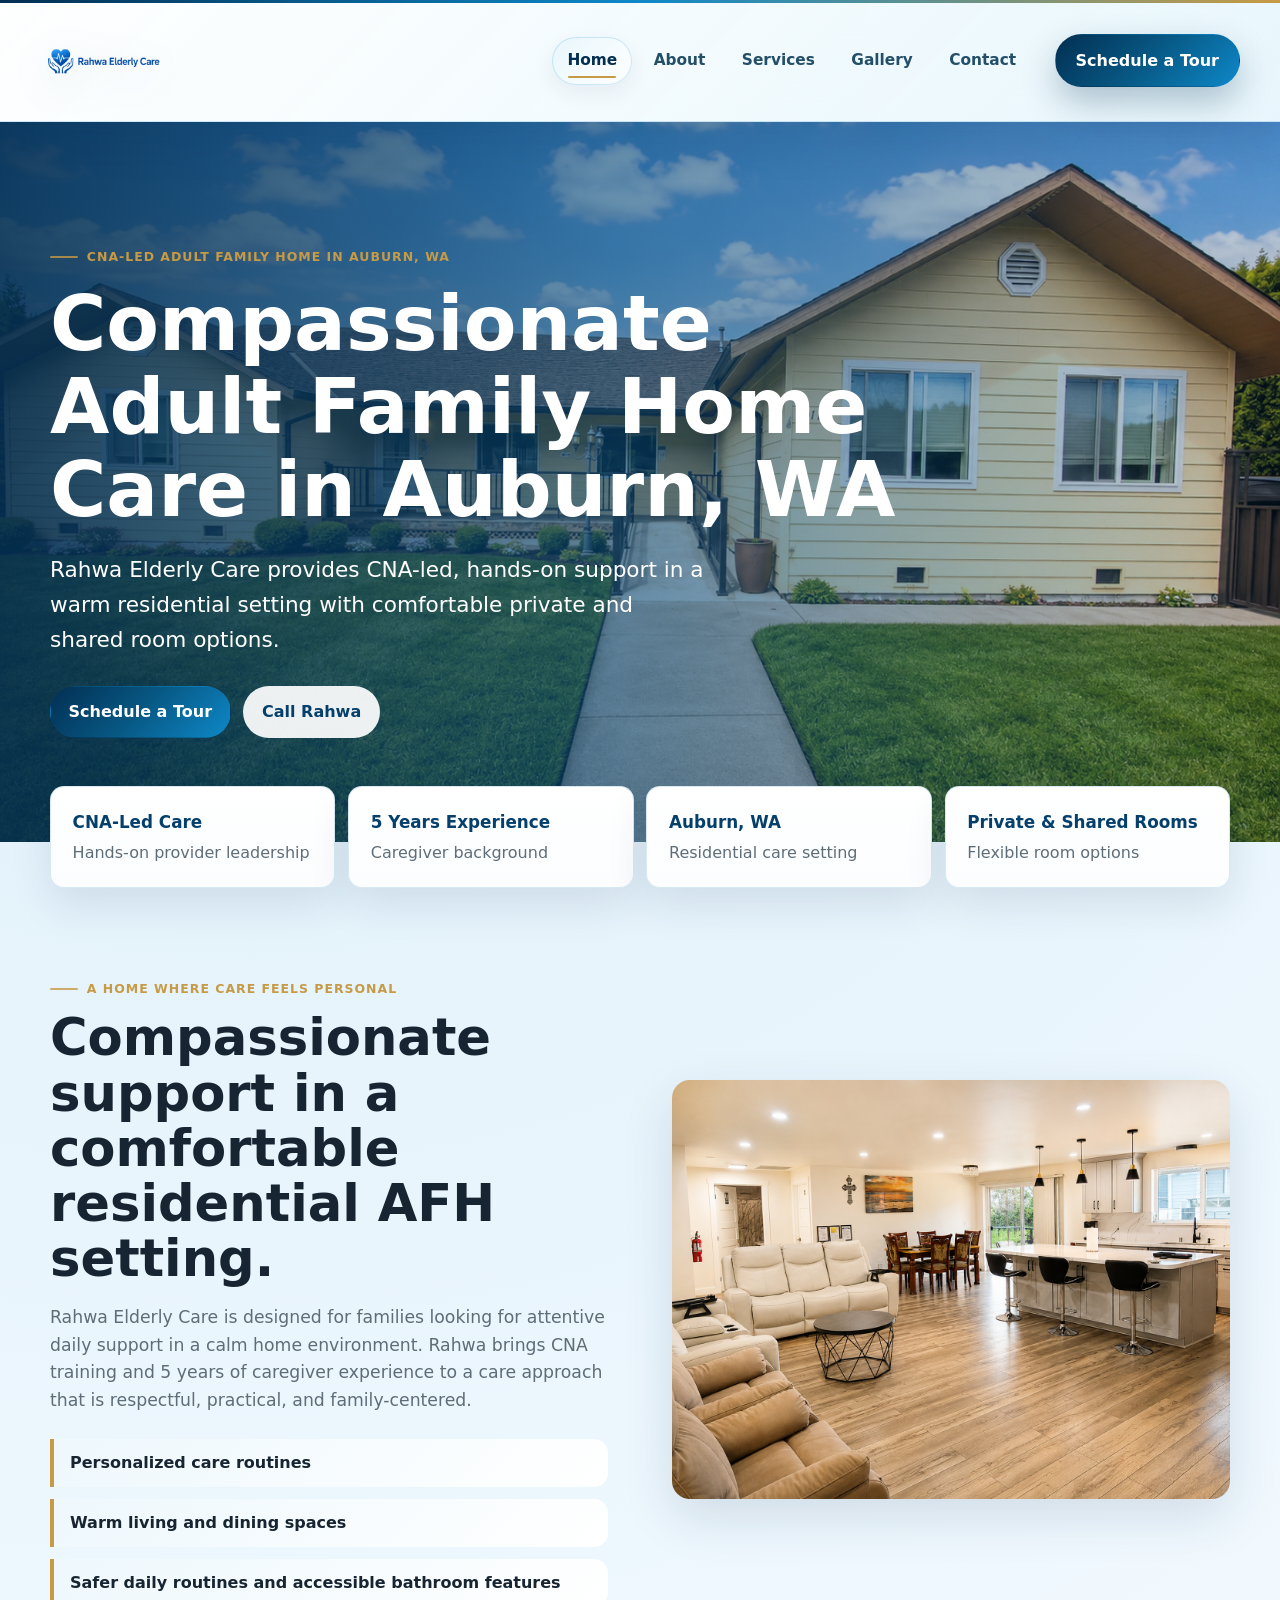
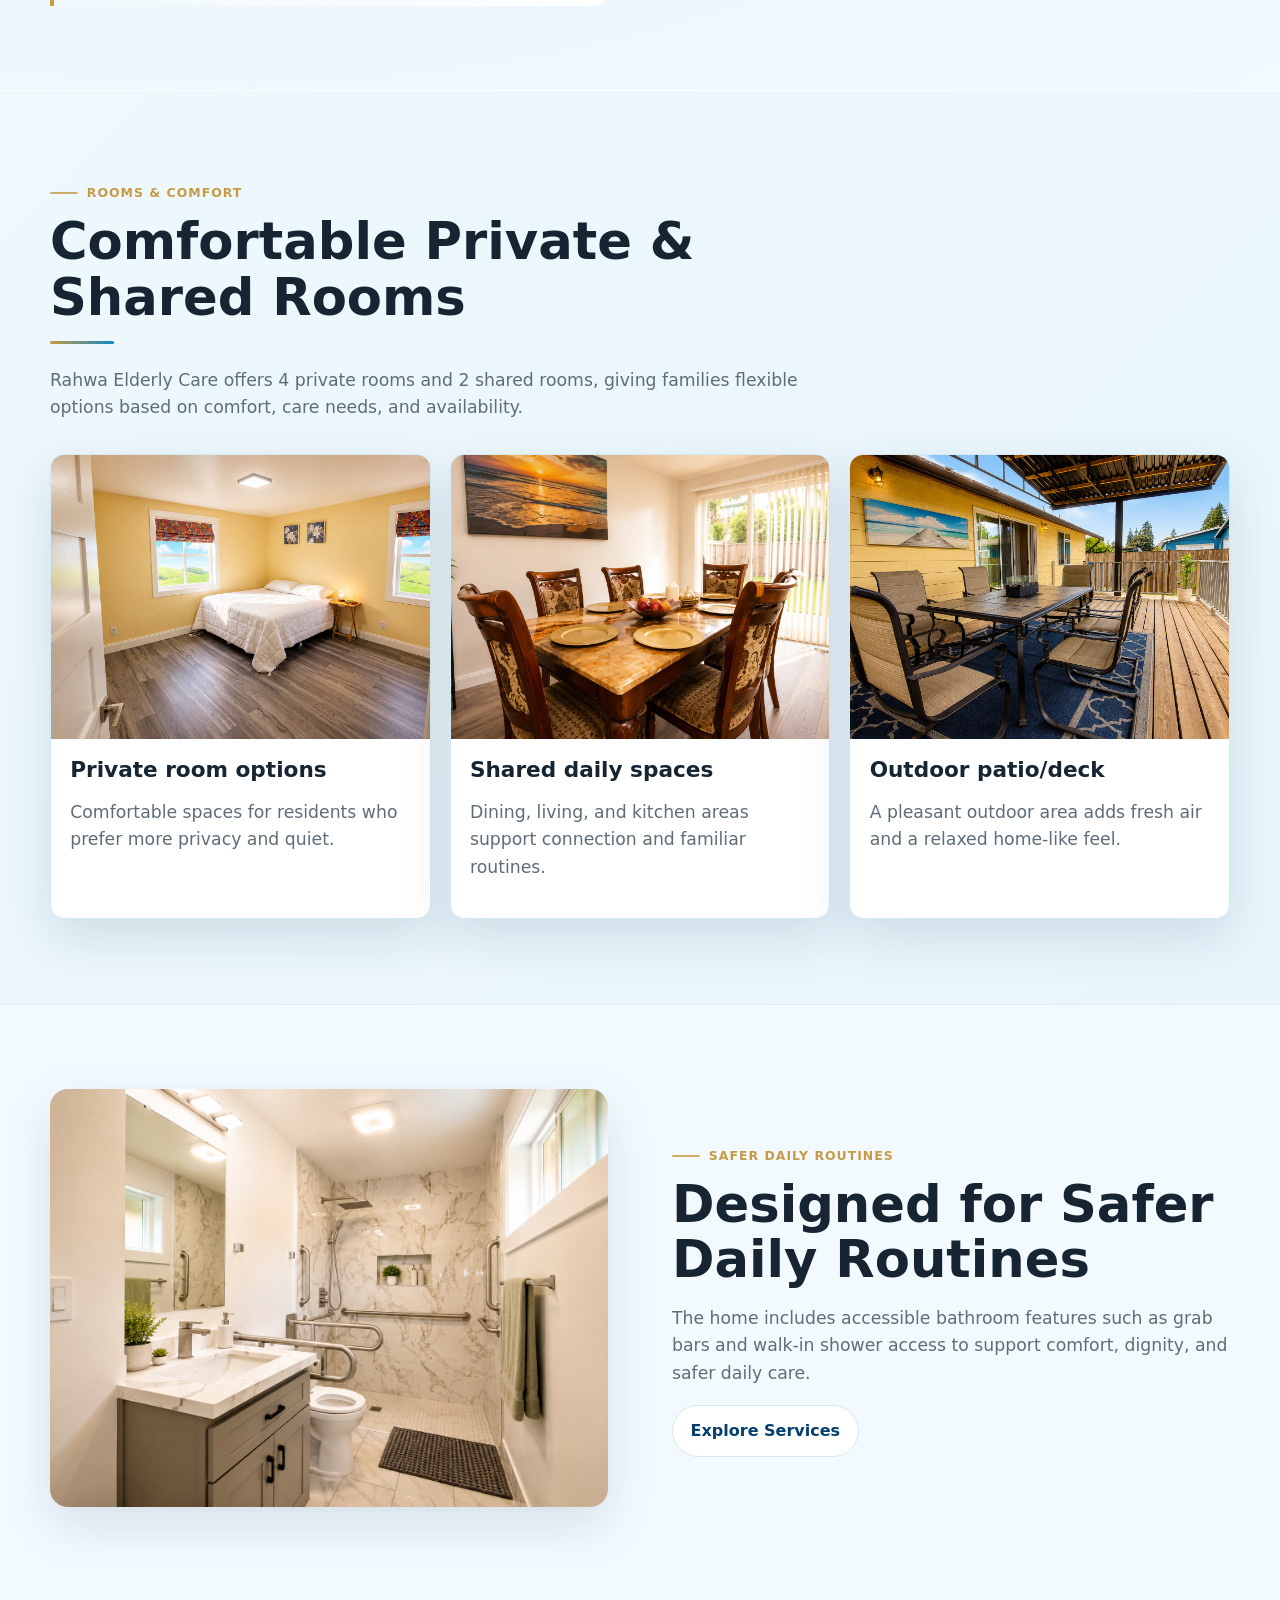
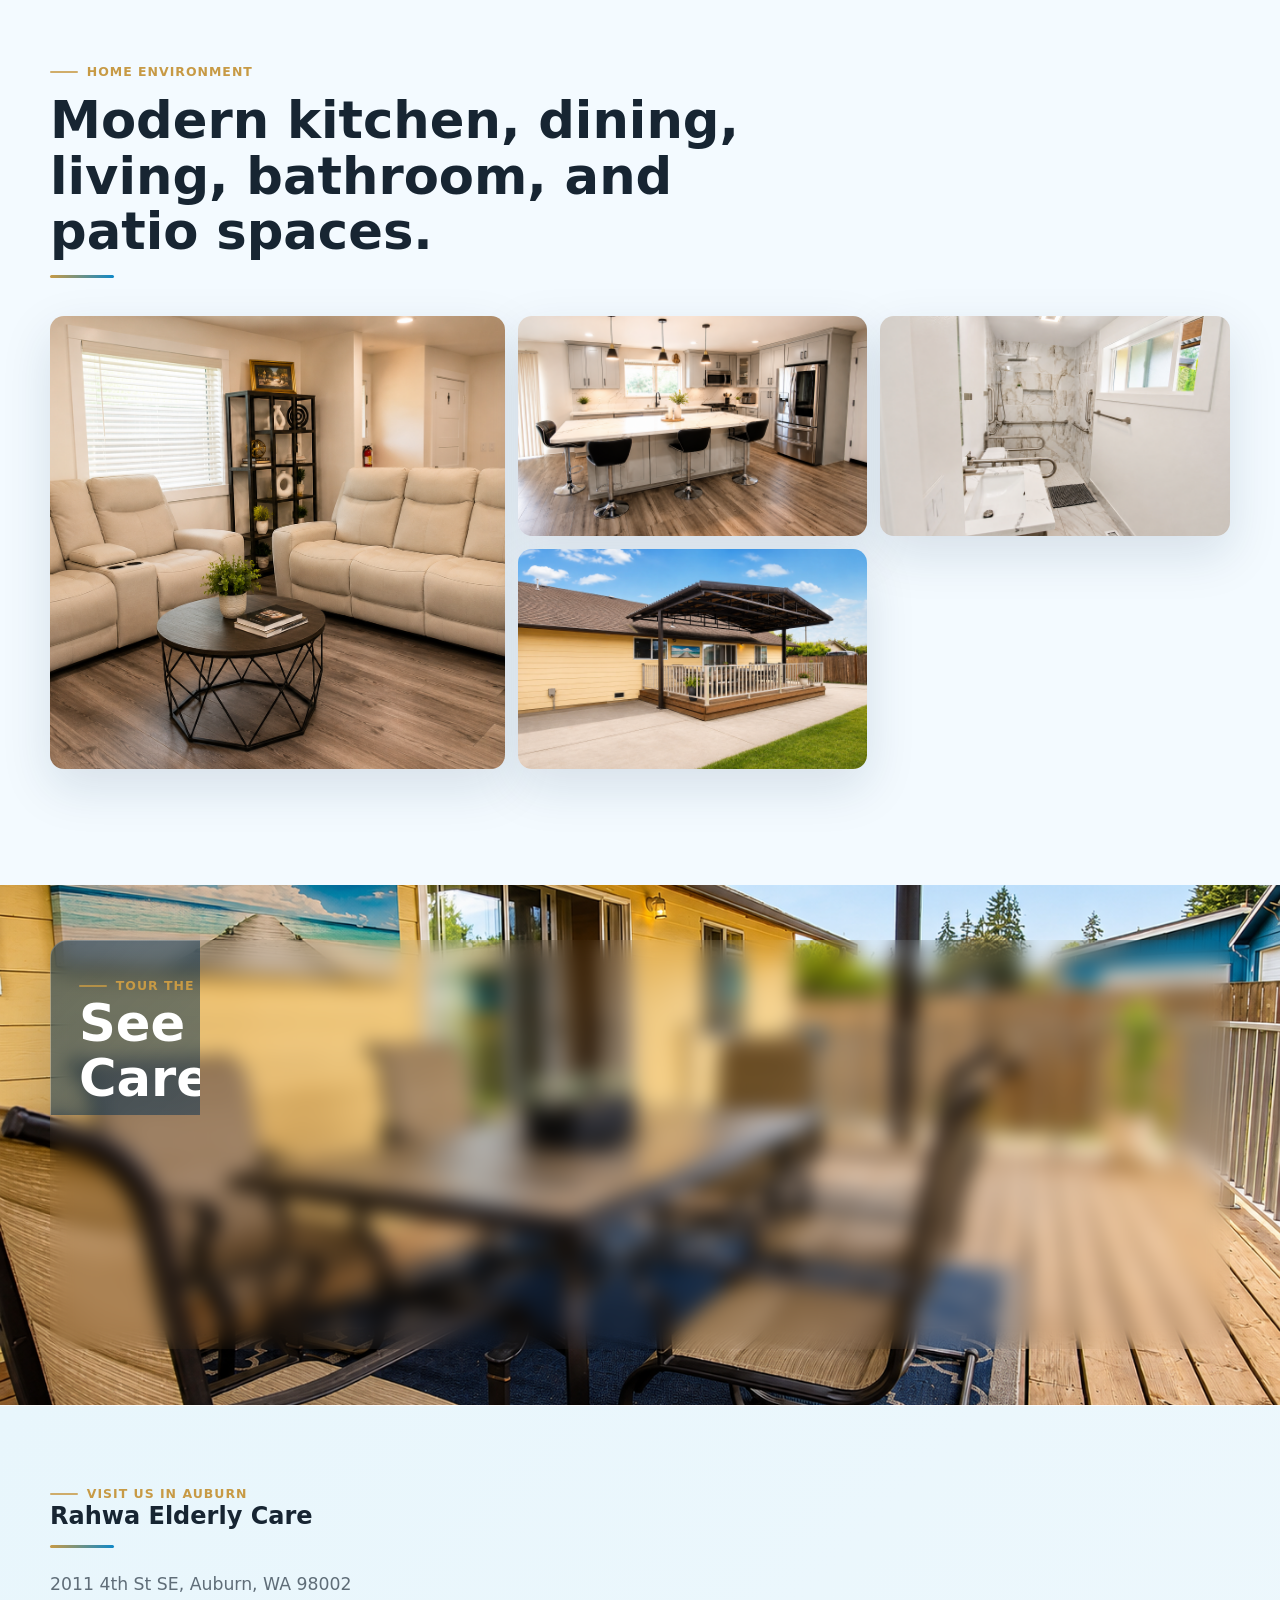
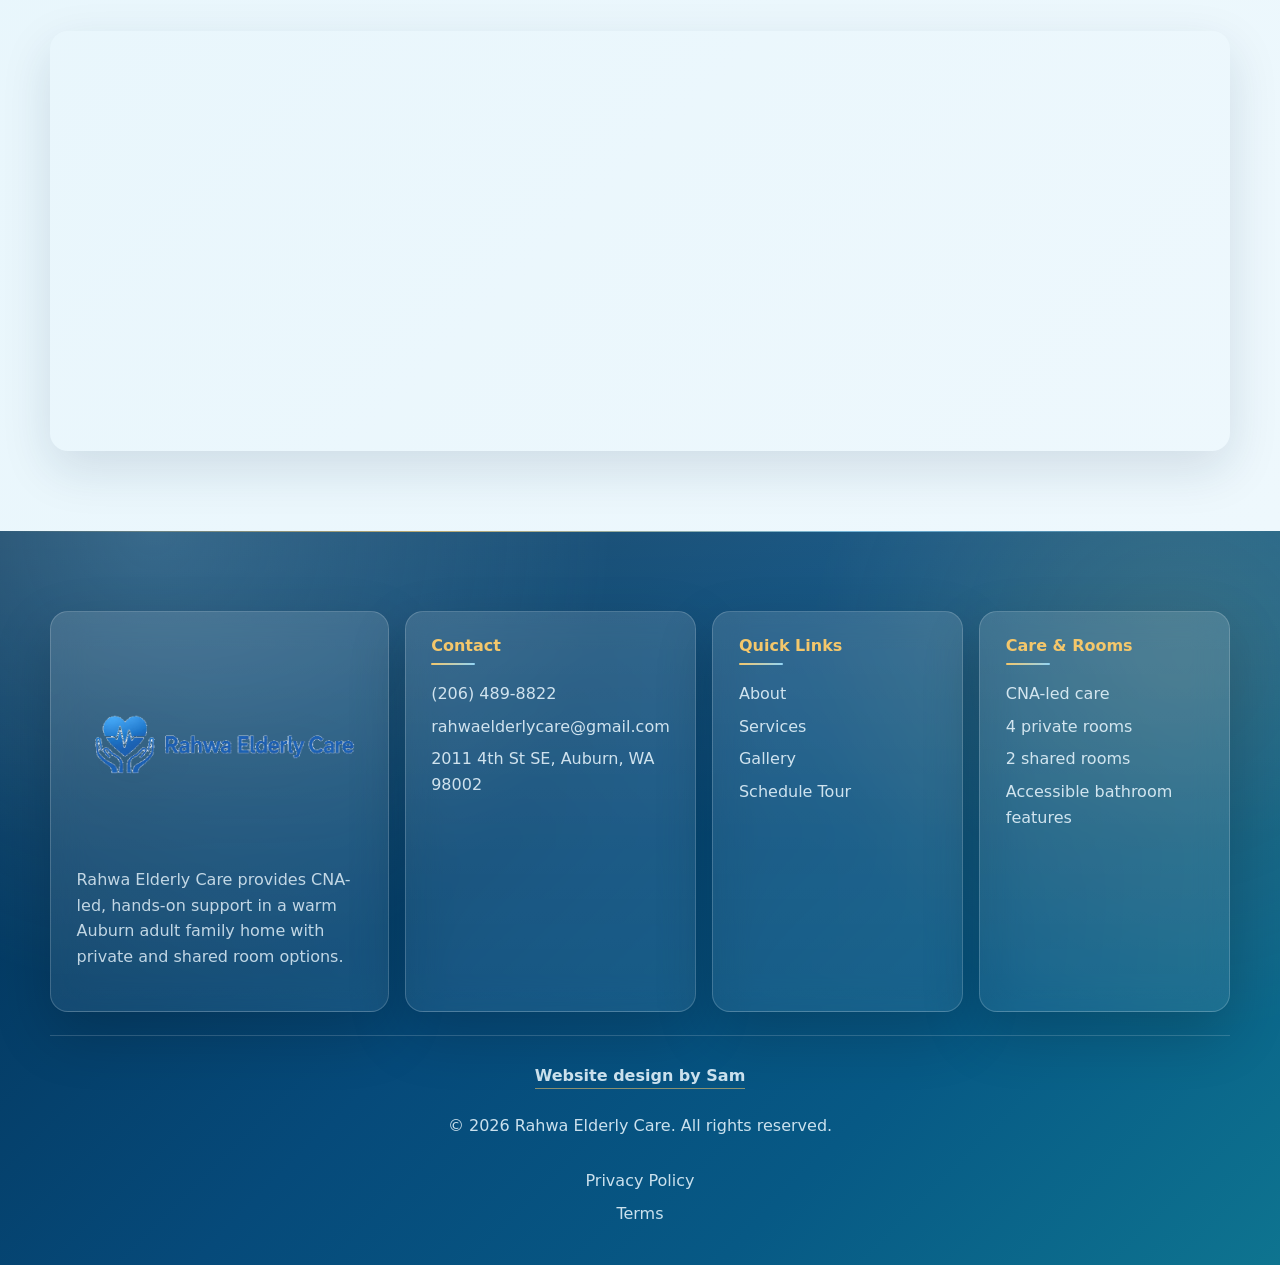
==== index.html @ 1b9bd381 "Final Rahwa premium UI polish" ====
<!doctype html>
<html lang="en">
<head>
  <meta charset="utf-8">
  <meta name="viewport" content="width=device-width, initial-scale=1">
  <title>Rahwa Elderly Care | Adult Family Home in Auburn, WA</title>
  <meta name="description" content="Rahwa Elderly Care is a CNA-led adult family home in Auburn, WA offering compassionate residential care, comfortable private and shared rooms, and a warm home-like setting.">
  <link rel="canonical" href="/">
  <meta property="og:title" content="Rahwa Elderly Care | Adult Family Home in Auburn, WA">
  <meta property="og:description" content="Rahwa Elderly Care is a CNA-led adult family home in Auburn, WA offering compassionate residential care, comfortable private and shared rooms, and a warm home-like setting.">
  <meta property="og:type" content="website">
  <meta property="og:image" content="/assets/images/rahwa-exterior-front-home.png">
  <meta name="twitter:card" content="summary_large_image">
  <link rel="icon" type="image/png" href="assets/logos/rahwa-logo-icon.png">
  <link rel="apple-touch-icon" href="assets/logos/rahwa-logo-icon.png">
  <link rel="manifest" href="manifest.webmanifest">
  <link rel="stylesheet" href="styles.css">
  <script type="application/ld+json">{"@context":"https://schema.org","@type":"NursingHome","name":"Rahwa Elderly Care","description":"CNA-led adult family home in Auburn, WA offering compassionate residential care in a warm home setting.","address":{"@type":"PostalAddress","streetAddress":"2011 4th St SE","addressLocality":"Auburn","addressRegion":"WA","postalCode":"98002","addressCountry":"US"},"telephone":"(206) 489-8822","email":"rahwaelderlycare@gmail.com","areaServed":"Auburn, WA","image":"/assets/images/rahwa-exterior-front-home.png"}</script>
</head>
<body>
  <a class="skip-link" href="#main">Skip to content</a>
  <header class="site-header" data-mobile-nav>
    <nav class="nav-shell" aria-label="Main navigation">
      <a class="brand" href="./" aria-label="Rahwa Elderly Care home">
        <img src="assets/logos/rahwa-logo-horizontal.png" alt="Rahwa Elderly Care logo">
      </a>
      <div class="desktop-nav" aria-label="Primary links">
        <a aria-current="page" class="nav-link is-active" href="./">Home</a>
        <a class="nav-link" href="about/">About</a>
        <a class="nav-link" href="services/">Services</a>
        <a class="nav-link" href="gallery/">Gallery</a>
        <a class="nav-link" href="contact/">Contact</a>
      </div>
      <a class="btn btn-primary header-cta" href="schedule-tour/">Schedule a Tour</a>
      <button class="mobile-menu-toggle" type="button" aria-label="Open navigation menu" aria-expanded="false" aria-controls="mobile-menu"><span></span><span></span><span></span></button>
    </nav>
    <div class="mobile-menu" id="mobile-menu" hidden>
      <a aria-current="page" class="mobile-menu-link is-active" href="./">Home</a>
      <a class="mobile-menu-link" href="about/">About</a>
      <a class="mobile-menu-link" href="services/">Services</a>
      <a class="mobile-menu-link" href="gallery/">Gallery</a>
      <a class="mobile-menu-link" href="schedule-tour/">Schedule Tour</a>
      <a class="mobile-menu-link" href="contact/">Contact</a>
      <a class="mobile-menu-link muted-link" href="privacy-policy/">Privacy Policy</a>
      <a class="mobile-menu-link muted-link" href="terms/">Terms</a>
    </div>
  </header>
  <main id="main">

    <section class="hero">
      <picture><img src="assets/images/rahwa-exterior-front-home.png" alt="Exterior view of Rahwa Elderly Care adult family home in Auburn, Washington"></picture>
      <div class="hero-overlay"></div>
      <div class="hero-content">
        <span class="eyebrow">CNA-led adult family home in Auburn, WA</span>
        <h1>Compassionate Adult Family Home Care in Auburn, WA</h1>
        <p>Rahwa Elderly Care provides CNA-led, hands-on support in a warm residential setting with comfortable private and shared room options.</p>
        <div class="button-row">
          <a class="btn btn-primary" href="schedule-tour/">Schedule a Tour</a>
          <a class="btn btn-light" href="tel:+12064898822">Call Rahwa</a>
        </div>
      </div>
    </section>
    <section class="trust-strip" aria-label="Care highlights">
      <div class="trust-card"><strong>CNA-Led Care</strong><span>Hands-on provider leadership</span></div>
      <div class="trust-card"><strong>5 Years Experience</strong><span>Caregiver background</span></div>
      <div class="trust-card"><strong>Auburn, WA</strong><span>Residential care setting</span></div>
      <div class="trust-card"><strong>Private & Shared Rooms</strong><span>Flexible room options</span></div>
    </section>
    <section class="section split">
      <div>
        <span class="eyebrow">A home where care feels personal</span>
        <h2>Compassionate support in a comfortable residential AFH setting.</h2>
        <p>Rahwa Elderly Care is designed for families looking for attentive daily support in a calm home environment. Rahwa brings CNA training and 5 years of caregiver experience to a care approach that is respectful, practical, and family-centered.</p>
        <div class="mini-list">
          <span>Personalized care routines</span>
          <span>Warm living and dining spaces</span>
          <span>Safer daily routines and accessible bathroom features</span>
        </div>
      </div>
      <picture class="image-card"><img src="assets/images/rahwa-living-room-comfortable-seating.png" alt="Comfortable living room seating at Rahwa Elderly Care"></picture>
    </section>
    <section class="section warm-band">
      <div class="section-heading">
        <span class="eyebrow">Rooms & comfort</span>
        <h2>Comfortable Private & Shared Rooms</h2>
        <p>Rahwa Elderly Care offers 4 private rooms and 2 shared rooms, giving families flexible options based on comfort, care needs, and availability.</p>
      </div>
      <div class="feature-grid">
        <article><img src="assets/images/rahwa-private-bedroom-bright-room.png" alt="Bright private bedroom at Rahwa Elderly Care"><h3>Private room options</h3><p>Comfortable spaces for residents who prefer more privacy and quiet.</p></article>
        <article><img src="assets/images/rahwa-dining-room.png" alt="Dining room at Rahwa Elderly Care"><h3>Shared daily spaces</h3><p>Dining, living, and kitchen areas support connection and familiar routines.</p></article>
        <article><img src="assets/images/rahwa-covered-patio.png" alt="Covered patio and deck area at Rahwa Elderly Care"><h3>Outdoor patio/deck</h3><p>A pleasant outdoor area adds fresh air and a relaxed home-like feel.</p></article>
      </div>
    </section>
    <section class="section split reverse">
      <picture class="image-card"><img src="assets/images/rahwa-accessible-bathroom-main.png" alt="Accessible bathroom features with grab bars at Rahwa Elderly Care"></picture>
      <div>
        <span class="eyebrow">Safer daily routines</span>
        <h2>Designed for Safer Daily Routines</h2>
        <p>The home includes accessible bathroom features such as grab bars and walk-in shower access to support comfort, dignity, and safer daily care.</p>
        <a class="btn btn-secondary" href="services/">Explore Services</a>
      </div>
    </section>
    <section class="section gallery-preview">
      <div class="section-heading">
        <span class="eyebrow">Home environment</span>
        <h2>Modern kitchen, dining, living, bathroom, and patio spaces.</h2>
      </div>
      <div class="photo-mosaic">
        <img src="assets/images/rahwa-open-living-kitchen.png" alt="Open living and kitchen area at Rahwa Elderly Care">
        <img src="assets/images/rahwa-modern-kitchen.png" alt="Modern kitchen at Rahwa Elderly Care">
        <img src="assets/images/rahwa-accessible-restroom-wide-view.png" alt="Wide view of accessible restroom at Rahwa Elderly Care">
        <img src="assets/images/rahwa-patio-seating.png" alt="Patio seating area at Rahwa Elderly Care">
      </div>
    </section>
    <section class="cta-photo">
      <img src="assets/images/rahwa-covered-patio.png" alt="Covered patio at Rahwa Elderly Care">
      <div>
        <span class="eyebrow">Tour the home</span>
        <h2>See if Rahwa Elderly Care feels right for your family.</h2>
        <p>Ask about current room options, care fit, and what daily life can look like in the home.</p>
        <div class="button-row"><a class="btn btn-primary" href="schedule-tour/">Schedule a Tour</a><a class="btn btn-light" href="contact/">Contact Us</a></div>
      </div>
    </section>
    <section class="map-section">
      <div class="section-heading">
        <span class="eyebrow">Visit us in Auburn</span>
        <h2>Rahwa Elderly Care</h2>
        <p>2011 4th St SE, Auburn, WA 98002</p>
      </div>
      <iframe title="Map to Rahwa Elderly Care in Auburn, Washington" loading="lazy" referrerpolicy="no-referrer-when-downgrade" src="https://www.google.com/maps?q=2011%204th%20St%20SE%2C%20Auburn%2C%20WA%2098002&output=embed"></iframe>
    </section>

  </main>
  <footer class="site-footer">
    <div class="footer-grid">
      <div class="footer-card footer-brand-card">
        <img class="footer-logo" src="assets/logos/rahwa-logo-horizontal.png" alt="Rahwa Elderly Care logo">
        <p>Rahwa Elderly Care provides CNA-led, hands-on support in a warm Auburn adult family home with private and shared room options.</p>
      </div>
      <div class="footer-card">
        <h2>Contact</h2>
        <a href="tel:+12064898822">(206) 489-8822</a>
        <a href="mailto:rahwaelderlycare@gmail.com">rahwaelderlycare@gmail.com</a>
        <a href="https://www.google.com/maps/search/?api=1&query=2011%204th%20St%20SE%2C%20Auburn%2C%20WA%2098002" target="_blank" rel="noopener">2011 4th St SE, Auburn, WA 98002</a>
      </div>
      <div class="footer-card">
        <h2>Quick Links</h2>
        <a href="about/">About</a>
        <a href="services/">Services</a>
        <a href="gallery/">Gallery</a>
        <a href="schedule-tour/">Schedule Tour</a>
      </div>
      <div class="footer-card">
        <h2>Care & Rooms</h2>
        <span>CNA-led care</span>
        <span>4 private rooms</span>
        <span>2 shared rooms</span>
        <span>Accessible bathroom features</span>
      </div>
    </div>
    <div class="footer-bottom">
      <a class="design-credit" href="https://webdesignsbysam.com" target="_blank" rel="noopener">Website design by Sam</a>
      <span>&copy; 2026 Rahwa Elderly Care. All rights reserved.</span>
      <span class="footer-legal-links"><a href="privacy-policy/">Privacy Policy</a><a href="terms/">Terms</a></span>
    </div>
  </footer>
  <script src="assets/js/site.js" defer></script>
</body>
</html>
---- styles.css ----
:root {
  --blue: #075985;
  --blue-dark: #053f6b;
  --blue-bright: #0e88c8;
  --blue-deep: #032f52;
  --sky: #e8f6fc;
  --page-bg: #f3faff;
  --section-soft: #eef8fd;
  --cream: #f8f3e7;
  --gold: #c79a45;
  --gold-light: #f4c76b;
  --ink: #172532;
  --muted: #5f6d78;
  --line: #d6e8f1;
  --white: #ffffff;
  --radius: 14px;
  --radius-lg: 18px;
  --shadow: 0 18px 50px rgba(18, 48, 74, .13);
  --shadow-strong: 0 22px 58px rgba(6, 74, 122, .2);
}
* { box-sizing: border-box; }
html { scroll-behavior: smooth; }
body { margin: 0; font-family: Inter, ui-sans-serif, system-ui, -apple-system, BlinkMacSystemFont, "Segoe UI", sans-serif; color: var(--ink); background: radial-gradient(circle at 18% 0%, rgba(14, 136, 200, .11), transparent 34%), var(--page-bg); line-height: 1.6; }
img { max-width: 100%; display: block; }
a { color: inherit; }
:focus-visible { outline: 3px solid var(--gold); outline-offset: 3px; }
.skip-link { position: absolute; left: 1rem; top: -4rem; z-index: 99; background: var(--blue-dark); color: white; padding: .75rem 1rem; border-radius: var(--radius); }
.skip-link:focus { top: 1rem; }
.site-header { position: sticky; top: 0; z-index: 20; background: linear-gradient(135deg, rgba(255,255,255,.97), rgba(232,246,252,.92)); backdrop-filter: blur(20px); border-bottom: 1px solid rgba(14, 136, 200, .18); box-shadow: 0 18px 44px rgba(3, 47, 82, .13); }
.site-header:before { content: ""; position: absolute; inset: 0 0 auto; height: 3px; background: linear-gradient(90deg, var(--blue-deep), var(--blue-bright), var(--gold)); }
.nav-shell { max-width: 1240px; margin: 0 auto; padding: .92rem 1.25rem; display: flex; align-items: center; gap: 1.45rem; }
.brand { display: inline-flex; align-items: center; flex: 0 0 auto; }
.brand img { width: min(410px, 49vw); height: 92px; object-fit: contain; object-position: left center; filter: drop-shadow(0 10px 20px rgba(3, 47, 82, .14)); mix-blend-mode: multiply; }
.desktop-nav { margin-left: auto; display: flex; align-items: center; gap: .38rem; }
.nav-link { position: relative; text-decoration: none; color: #244f68; font-weight: 850; padding: .74rem .95rem; border-radius: 999px; font-size: .96rem; transition: color .2s ease, background .2s ease, transform .2s ease; }
.nav-link:after { content: ""; position: absolute; left: 1rem; right: 1rem; bottom: .42rem; height: 2px; border-radius: 999px; background: var(--gold); opacity: 0; transform: scaleX(.3); transition: opacity .2s ease, transform .2s ease; }
.nav-link:hover { color: var(--blue-deep); background: rgba(14, 136, 200, .11); transform: translateY(-1px); }
.nav-link:hover:after, .nav-link.is-active:after { opacity: 1; transform: scaleX(1); }
.nav-link.is-active { color: var(--blue-deep); background: linear-gradient(135deg, rgba(232,246,252,.98), rgba(255,255,255,.9)); box-shadow: inset 0 0 0 1px rgba(14, 136, 200, .18), 0 8px 22px rgba(3, 47, 82, .07); }
.btn { display: inline-flex; align-items: center; justify-content: center; min-height: 46px; padding: .78rem 1.1rem; border-radius: 999px; font-weight: 800; text-decoration: none; border: 1px solid transparent; cursor: pointer; transition: transform .18s ease, box-shadow .18s ease, background .18s ease, border-color .18s ease; }
.btn:hover { transform: translateY(-2px); }
.btn-primary { background: linear-gradient(135deg, var(--blue-deep), var(--blue), var(--blue-bright)); color: white; box-shadow: 0 15px 34px rgba(3, 47, 82, .28); }
.btn-primary:hover { background: linear-gradient(135deg, #022944, #064f78, #0878b8); box-shadow: var(--shadow-strong); }
.btn-secondary { color: var(--blue-dark); border-color: var(--line); background: white; }
.btn-light { color: var(--blue-dark); background: rgba(255,255,255,.92); }
.btn-secondary:hover, .btn-light:hover { border-color: rgba(14, 136, 200, .22); box-shadow: 0 12px 28px rgba(6, 74, 122, .12); }
.header-cta { padding-inline: 1.25rem; white-space: nowrap; }
.mobile-menu-toggle { display: none; width: 48px; height: 48px; border-radius: 999px; border: 1px solid rgba(14, 136, 200, .22); background: white; box-shadow: 0 12px 26px rgba(6, 74, 122, .12); }
.mobile-menu-toggle span { display: block; width: 19px; height: 2px; background: var(--blue-dark); margin: 4px auto; }
.mobile-menu { display: none; border-top: 1px solid var(--line); padding: .75rem 1rem 1rem; background: rgba(255,255,255,.98); box-shadow: 0 20px 34px rgba(8, 58, 94, .12); }
.mobile-menu-link { display: block; padding: .85rem 1rem; text-decoration: none; border-radius: .75rem; font-weight: 800; }
.mobile-menu-link.is-active, .mobile-menu-link:hover { background: var(--sky); color: var(--blue-dark); }
.muted-link { color: var(--muted); font-weight: 700; }
.hero { min-height: 720px; position: relative; display: grid; align-items: end; overflow: hidden; }
.hero picture, .hero picture img { position: absolute; inset: 0; width: 100%; height: 100%; object-fit: cover; }
.hero-overlay { position: absolute; inset: 0; background: linear-gradient(90deg, rgba(3,47,82,.9), rgba(6,74,122,.62) 48%, rgba(3,47,82,.24)); }
.hero-content { position: relative; width: min(1180px, calc(100% - 2rem)); margin: 0 auto; padding: 0 0 6.5rem; color: white; }
.eyebrow { display: inline-flex; align-items: center; gap: .55rem; color: var(--gold); text-transform: uppercase; font-weight: 900; letter-spacing: .08em; font-size: .78rem; }
.eyebrow:before { content: ""; width: 28px; height: 2px; border-radius: 999px; background: currentColor; opacity: .8; }
h1, h2, h3 { line-height: 1.08; margin: 0; letter-spacing: 0; }
h1 { font-size: clamp(2.7rem, 6vw, 5.8rem); max-width: 850px; margin-top: 1rem; }
.hero p { max-width: 660px; font-size: clamp(1.05rem, 1.7vw, 1.35rem); }
.button-row { display: flex; gap: .8rem; flex-wrap: wrap; margin-top: 1.8rem; }
.trust-strip { width: min(1180px, calc(100% - 2rem)); margin: -3.5rem auto 0; position: relative; z-index: 3; display: grid; grid-template-columns: repeat(4, 1fr); gap: .8rem; }
.trust-card, .cards-three article, .service-grid article { background: linear-gradient(180deg, #ffffff, #fbfdff); border: 1px solid rgba(214, 232, 241, .92); border-radius: var(--radius); padding: 1.35rem; box-shadow: 0 16px 42px rgba(18, 48, 74, .11); }
.trust-card { transition: transform .2s ease, box-shadow .2s ease, border-color .2s ease; }
.trust-card:hover { transform: translateY(-3px); border-color: rgba(14, 136, 200, .22); box-shadow: 0 22px 55px rgba(6, 74, 122, .16); }
.trust-card strong, .trust-card span { display: block; }
.trust-card strong { color: var(--blue-dark); font-size: 1.05rem; }
.trust-card span { color: var(--muted); margin-top: .25rem; }
.section { width: min(1180px, calc(100% - 2rem)); margin: 0 auto; padding: 5.25rem 0; }
.split { display: grid; grid-template-columns: 1fr 1fr; gap: 4rem; align-items: center; }
.reverse picture { order: -1; }
.section h2 { font-size: clamp(2rem, 4vw, 3.6rem); margin-top: .7rem; }
.section p, .section-heading p { color: var(--muted); font-size: 1.08rem; }
.image-card { overflow: hidden; border-radius: var(--radius-lg); box-shadow: var(--shadow); background: var(--sky); }
.image-card img { aspect-ratio: 4 / 3; width: 100%; height: 100%; object-fit: cover; }
.mini-list { display: grid; gap: .75rem; margin-top: 1.5rem; }
.mini-list span { border-left: 4px solid var(--gold); padding: .7rem 1rem; background: linear-gradient(135deg, var(--section-soft), #ffffff); border-radius: 0 var(--radius) var(--radius) 0; font-weight: 800; }
.warm-band { width: 100%; max-width: none; background: linear-gradient(135deg, var(--section-soft), var(--sky)); padding: 5.35rem max(1rem, calc((100vw - 1180px) / 2)); box-shadow: inset 0 1px 0 rgba(255,255,255,.8), inset 0 -1px 0 rgba(214,232,241,.7); }
.section-heading { max-width: 760px; margin-bottom: 2rem; }
.section-heading h2 { position: relative; padding-bottom: .35rem; }
.section-heading h2:after { content: ""; display: block; width: 64px; height: 3px; border-radius: 999px; margin-top: 1rem; background: linear-gradient(90deg, var(--gold), var(--blue-bright)); }
.feature-grid, .cards-three, .service-grid { display: grid; grid-template-columns: repeat(3, 1fr); gap: 1.2rem; }
.feature-grid article { background: white; border: 1px solid var(--line); border-radius: var(--radius); overflow: hidden; box-shadow: var(--shadow); transition: transform .2s ease, box-shadow .2s ease, border-color .2s ease; }
.feature-grid article:hover { transform: translateY(-3px); border-color: rgba(14,136,200,.25); box-shadow: 0 24px 58px rgba(6,74,122,.16); }
.feature-grid img { aspect-ratio: 4 / 3; width: 100%; object-fit: cover; }
.feature-grid h3, .feature-grid p { padding-left: 1.2rem; padding-right: 1.2rem; }
.feature-grid h3 { margin-top: 1.2rem; font-size: 1.35rem; }
.feature-grid p { padding-bottom: 1.2rem; color: var(--muted); }
.gallery-preview { padding-top: 4rem; }
.photo-mosaic { display: grid; grid-template-columns: 1.3fr 1fr 1fr; grid-template-rows: repeat(2, 220px); gap: .8rem; }
.photo-mosaic img { width: 100%; height: 100%; object-fit: cover; border-radius: var(--radius); box-shadow: var(--shadow); }
.photo-mosaic img:first-child { grid-row: span 2; }
.cta-photo { position: relative; min-height: 520px; display: grid; align-items: center; color: white; overflow: hidden; margin-top: 2rem; }
.cta-photo > img { position: absolute; inset: 0; width: 100%; height: 100%; object-fit: cover; }
.cta-photo:before { content: ""; position: absolute; inset: 0; background: linear-gradient(90deg, rgba(3,47,82,.9), rgba(6,74,122,.66) 52%, rgba(3,47,82,.34)); }
.cta-photo > div { position: relative; width: min(1180px, calc(100% - 2rem)); margin: 0 auto; padding: 1.75rem; border: 1px solid rgba(255,255,255,.18); border-radius: var(--radius-lg); background: linear-gradient(135deg, rgba(3,47,82,.56), rgba(3,47,82,.24)); box-shadow: 0 26px 70px rgba(0,0,0,.24); backdrop-filter: blur(10px); }
.cta-photo h2 { font-size: clamp(2rem, 4vw, 3.8rem); max-width: 690px; }
.cta-photo p { max-width: 620px; font-size: 1.15rem; }
.map-section { padding: 4.5rem max(1rem, calc((100vw - 1180px) / 2)); background: linear-gradient(135deg, var(--sky), var(--section-soft)); box-shadow: inset 0 1px 0 rgba(255,255,255,.8); }
.map-section iframe { width: 100%; height: 420px; border: 0; border-radius: var(--radius-lg); box-shadow: var(--shadow); }
.page-hero { position: relative; min-height: 500px; display: grid; align-items: end; overflow: hidden; color: white; }
.page-hero img { position: absolute; inset: 0; width: 100%; height: 100%; object-fit: cover; }
.page-hero:before { content: ""; position: absolute; inset: 0; background: linear-gradient(90deg, rgba(3,31,54,.94), rgba(6,74,122,.72) 48%, rgba(3,47,82,.34)); }
.page-hero div { position: relative; width: min(1180px, calc(100% - 2rem)); margin: 0 auto; padding-bottom: 4.5rem; max-width: 1180px; }
.page-hero h1 { font-size: clamp(2.45rem, 5.2vw, 5rem); max-width: 820px; }
.page-hero p { max-width: 720px; font-size: clamp(1.02rem, 1.7vw, 1.22rem); text-shadow: 0 2px 18px rgba(0,0,0,.3); }
.hero-actions { margin-top: 1.5rem; }
.service-grid { grid-template-columns: repeat(4, 1fr); }
.service-grid h3, .cards-three h3 { color: var(--blue-dark); font-size: 1.35rem; }
.compact-section { padding-top: 3.2rem; padding-bottom: 3.2rem; }
.premium-intro { padding-bottom: 3.25rem; }
.premium-stat-grid { display: grid; grid-template-columns: repeat(4, 1fr); gap: 1rem; }
.premium-stat-grid article, .gallery-intro-card, .contact-shortcuts a, .trust-note { border: 1px solid rgba(214,232,241,.92); border-radius: var(--radius); background: linear-gradient(180deg, #ffffff, #fbfdff); box-shadow: 0 16px 42px rgba(18, 48, 74, .11); }
.premium-stat-grid article { padding: 1.2rem; transition: transform .2s ease, box-shadow .2s ease, border-color .2s ease; }
.premium-stat-grid article:hover { transform: translateY(-3px); border-color: rgba(14,136,200,.25); box-shadow: 0 22px 55px rgba(6,74,122,.16); }
.premium-stat-grid span, .card-icon { display: inline-flex; align-items: center; justify-content: center; width: 42px; height: 42px; border-radius: 999px; background: linear-gradient(135deg, var(--blue-deep), var(--blue-bright)); color: white; font-weight: 900; box-shadow: 0 12px 25px rgba(3,47,82,.18); }
.premium-stat-grid h3 { margin-top: .95rem; color: var(--blue-dark); font-size: 1.2rem; }
.premium-stat-grid p { margin-bottom: 0; font-size: .98rem; }
.text-card-grid article { padding: 1.35rem; }
.text-card-grid article img { display: none; }
.cards-three article, .service-grid article { transition: transform .2s ease, box-shadow .2s ease, border-color .2s ease; }
.cards-three article:hover, .service-grid article:hover { transform: translateY(-3px); border-color: rgba(14,136,200,.25); box-shadow: 0 22px 55px rgba(6,74,122,.16); }
.service-grid-premium { grid-template-columns: repeat(3, 1fr); }
.service-grid-premium article { min-height: 100%; }
.service-grid-premium small { display: block; margin-top: 1rem; color: var(--gold); text-transform: uppercase; font-weight: 900; letter-spacing: .07em; font-size: .73rem; }
.service-grid-premium h3 { margin-top: .45rem; }
.gallery-grid { display: grid; grid-template-columns: repeat(3, 1fr); gap: 1rem; }
.gallery-intro-card { position: relative; padding: 2rem; overflow: hidden; }
.gallery-intro-card:after { content: ""; position: absolute; right: -70px; top: -80px; width: 220px; height: 220px; border-radius: 999px; background: radial-gradient(circle, rgba(14,136,200,.14), transparent 68%); pointer-events: none; }
.gallery-intro-card h2 { margin-top: .75rem; font-size: clamp(2rem, 4vw, 3.35rem); }
.filter-chips { display: flex; flex-wrap: wrap; gap: .65rem; margin-top: 1.35rem; position: relative; z-index: 1; }
.filter-chips span { display: inline-flex; align-items: center; min-height: 40px; padding: .52rem .95rem; border-radius: 999px; background: linear-gradient(135deg, #ffffff, var(--sky)); color: var(--blue-dark); font-weight: 850; border: 1px solid rgba(14,136,200,.18); box-shadow: 0 10px 24px rgba(6,74,122,.08); transition: transform .18s ease, border-color .18s ease, box-shadow .18s ease; }
.filter-chips span:first-child { background: linear-gradient(135deg, var(--blue-deep), var(--blue-bright)); color: white; border-color: rgba(255,255,255,.4); }
.filter-chips span:hover { transform: translateY(-2px); border-color: rgba(14,136,200,.3); box-shadow: 0 14px 30px rgba(6,74,122,.13); }
.gallery-grid-premium { align-items: stretch; }
.gallery-item { border: 1px solid rgba(214,232,241,.95); padding: .45rem; background: linear-gradient(180deg, #ffffff, #fbfdff); border-radius: var(--radius-lg); overflow: hidden; cursor: zoom-in; box-shadow: 0 16px 42px rgba(18,48,74,.11); text-align: left; transition: transform .2s ease, box-shadow .2s ease, border-color .2s ease; }
.gallery-item:hover { transform: translateY(-4px); border-color: rgba(14,136,200,.3); box-shadow: 0 26px 62px rgba(6,74,122,.18); }
.gallery-item img { width: 100%; aspect-ratio: 4 / 3; object-fit: cover; transition: transform .22s ease; border-radius: calc(var(--radius-lg) - 5px); }
.gallery-item:hover img { transform: scale(1.035); }
.gallery-item > span { display: grid; gap: .3rem; padding: 1rem .8rem .75rem; color: var(--blue-dark); font-weight: 900; line-height: 1.25; }
.gallery-item small { color: var(--gold); text-transform: uppercase; letter-spacing: .07em; font-size: .72rem; }
.form-layout { display: grid; grid-template-columns: .9fr 1.1fr; gap: 3rem; align-items: start; }
.premium-form-layout { align-items: stretch; }
.contact-panel { display: grid; gap: .7rem; margin-top: 1.5rem; padding: 1.25rem; border: 1px solid var(--line); border-radius: 8px; background: linear-gradient(135deg, var(--sky), #ffffff); font-weight: 800; }
.contact-shortcuts { display: grid; gap: .85rem; margin-top: 1.5rem; }
.contact-shortcuts a { display: grid; gap: .28rem; padding: 1.1rem 1.2rem; text-decoration: none; transition: transform .2s ease, box-shadow .2s ease, border-color .2s ease; }
.contact-shortcuts a:hover { transform: translateY(-2px); border-color: rgba(14,136,200,.25); box-shadow: 0 20px 48px rgba(6,74,122,.15); }
.contact-shortcuts span { color: var(--gold); text-transform: uppercase; letter-spacing: .07em; font-size: .72rem; font-weight: 900; }
.contact-shortcuts strong { color: var(--blue-dark); line-height: 1.25; word-break: break-word; }
.trust-note { margin-top: 1rem; padding: 1.1rem 1.2rem; font-weight: 800; color: var(--blue-dark); border-left: 4px solid var(--gold); }
.lead-form { display: grid; grid-template-columns: 1fr 1fr; gap: 1.15rem; padding: 1.8rem; border: 1px solid rgba(14,136,200,.18); border-radius: var(--radius-lg); box-shadow: 0 28px 70px rgba(6,74,122,.17); background: linear-gradient(180deg, #ffffff, #fbfdff); }
.lead-form label { display: grid; gap: .45rem; font-weight: 850; color: var(--blue-dark); }
.lead-form .full, .lead-form .form-status, .lead-form button { grid-column: 1 / -1; }
input, select, textarea { width: 100%; border: 1px solid #c8d8e1; border-radius: var(--radius); padding: .92rem 1rem; font: inherit; color: var(--ink); background: white; transition: border-color .18s ease, box-shadow .18s ease, background .18s ease; }
input:hover, select:hover, textarea:hover { border-color: rgba(14,136,200,.32); background: #fbfdff; }
input:focus, select:focus, textarea:focus { border-color: var(--blue-bright); box-shadow: 0 0 0 4px rgba(14,136,200,.11); outline: 0; }
textarea { resize: vertical; }
.form-status { margin: 0; min-height: 1.5rem; font-weight: 800; color: var(--blue-dark); }
.form-status.error { color: #9f2f2f; }
.legal-section { background: linear-gradient(135deg, var(--section-soft), var(--sky)); padding: 5rem 1rem; }
.legal-card { width: min(860px, 100%); margin: 0 auto; background: white; border: 1px solid var(--line); border-radius: var(--radius-lg); padding: 2rem; box-shadow: var(--shadow); }
.legal-card h1 { color: var(--blue-dark); font-size: clamp(2.2rem, 5vw, 4rem); }
.legal-card h2 { margin-top: 2rem; font-size: 1.35rem; color: var(--blue-dark); }
.site-footer { position: relative; overflow: hidden; background: linear-gradient(135deg, #032f52, #064a7a 46%, #075985 72%, #0e7490); color: white; padding: 5rem max(1rem, calc((100vw - 1180px) / 2)) 1.5rem; }
.site-footer:before { content: ""; position: absolute; inset: 0; background: radial-gradient(circle at 12% 0%, rgba(147, 213, 246, .25), transparent 34%), radial-gradient(circle at 92% 18%, rgba(244,199,107,.15), transparent 28%), linear-gradient(180deg, rgba(255,255,255,.09), transparent 42%); pointer-events: none; }
.site-footer:after { content: ""; position: absolute; left: 0; right: 0; top: 0; height: 1px; background: linear-gradient(90deg, transparent, rgba(244,199,107,.72), rgba(147,213,246,.72), transparent); }
.footer-grid, .footer-bottom { position: relative; }
.footer-grid { display: grid; grid-template-columns: 1.35fr 1fr 1fr 1fr; gap: 1rem; }
.footer-card { min-height: 100%; padding: 1.6rem; border: 1px solid rgba(255,255,255,.18); border-radius: var(--radius-lg); background: linear-gradient(180deg, rgba(255,255,255,.13), rgba(255,255,255,.065)); box-shadow: 0 22px 58px rgba(0,0,0,.19); backdrop-filter: blur(16px); transition: transform .2s ease, border-color .2s ease, background .2s ease, box-shadow .2s ease; }
.footer-card:hover { transform: translateY(-5px); border-color: rgba(244,199,107,.5); background: linear-gradient(180deg, rgba(255,255,255,.16), rgba(255,255,255,.085)); box-shadow: 0 30px 70px rgba(0,0,0,.26); }
.footer-logo { width: min(320px, 100%); max-width: 100%; border-radius: var(--radius); filter: drop-shadow(0 18px 38px rgba(0,0,0,.18)); mix-blend-mode: screen; }
.site-footer h2 { position: relative; font-size: 1rem; color: #f4c76b; margin: 0 0 1rem; padding-bottom: .65rem; }
.site-footer h2:after { content: ""; position: absolute; left: 0; bottom: 0; width: 44px; height: 2px; border-radius: 999px; background: linear-gradient(90deg, #f4c76b, #93d5f6); }
.site-footer a, .site-footer span { display: block; color: rgba(235,248,255,.86); text-decoration: none; margin: .45rem 0; transition: color .18s ease, transform .18s ease; }
.site-footer a:hover { color: #ffffff; transform: translateX(3px); }
.site-footer p { color: rgba(235,248,255,.8); }
.design-credit { color: #f4c76b; font-weight: 900; display: inline-block; border-bottom: 1px solid rgba(244,199,107,.55); text-decoration: none; }
.design-credit:hover { color: #ffffff; border-bottom-color: #ffffff; transform: translateY(-1px); }
.footer-bottom { border-top: 1px solid rgba(255,255,255,.16); margin: 1.4rem auto 0; padding-top: 1.25rem; display: grid; justify-items: center; gap: .55rem; color: rgba(235,248,255,.82); text-align: center; }
.footer-legal-links { display: flex; gap: 1rem; justify-content: center; flex-wrap: wrap; }
.compact-cta { min-height: 440px; margin-top: 0; }
.lightbox { position: fixed; inset: 0; z-index: 50; display: grid; place-items: center; background: rgba(8, 28, 42, .84); padding: 1rem; }
.lightbox[hidden] { display: none; }
.lightbox img { max-height: 88vh; max-width: 94vw; object-fit: contain; border-radius: 8px; box-shadow: 0 28px 80px rgba(0,0,0,.35); }
.lightbox-close { position: fixed; top: 1rem; right: 1rem; width: 48px; height: 48px; border-radius: 999px; border: 0; font-size: 2rem; background: white; color: var(--blue-dark); cursor: pointer; }
@media (max-width: 980px) {
  .desktop-nav, .header-cta { display: none; }
  .mobile-menu-toggle { display: block; margin-left: auto; }
  .mobile-menu.is-open { display: block; }
  .nav-shell { max-width: 100%; }
  .brand img { width: min(330px, 62vw); height: 74px; }
  .hero { min-height: 650px; }
  .trust-strip, .feature-grid, .cards-three, .service-grid, .gallery-grid, .footer-grid { grid-template-columns: repeat(2, 1fr); }
  .premium-stat-grid, .service-grid-premium { grid-template-columns: repeat(2, 1fr); }
  .split, .form-layout { grid-template-columns: 1fr; gap: 2rem; }
  .photo-mosaic { grid-template-columns: 1fr 1fr; grid-template-rows: auto; }
  .photo-mosaic img, .photo-mosaic img:first-child { grid-row: auto; aspect-ratio: 4 / 3; }
}
@media (max-width: 640px) {
  .nav-shell { padding: .65rem 1rem; }
  .brand img { width: min(270px, 68vw); height: 60px; }
  .hero { min-height: 610px; }
  .hero-content { padding-bottom: 4.5rem; }
  h1 { font-size: 2.55rem; }
  .page-hero { min-height: 430px; }
  .page-hero div { padding-bottom: 3.2rem; }
  .page-hero h1 { font-size: clamp(2.1rem, 10vw, 3rem); }
  .trust-strip, .feature-grid, .cards-three, .service-grid, .gallery-grid, .lead-form, .footer-grid { grid-template-columns: 1fr; }
  .premium-stat-grid, .service-grid-premium { grid-template-columns: 1fr; }
  .button-row .btn { width: 100%; }
  .gallery-intro-card, .lead-form { padding: 1.25rem; }
  .filter-chips { gap: .5rem; }
  .filter-chips span { min-height: 38px; padding: .48rem .78rem; }
  .section, .warm-band { padding-top: 3.75rem; padding-bottom: 3.75rem; }
  .photo-mosaic { grid-template-columns: 1fr; }
  .lead-form .full, .lead-form .form-status, .lead-form button { grid-column: auto; }
  .compact-cta { min-height: 420px; }
}
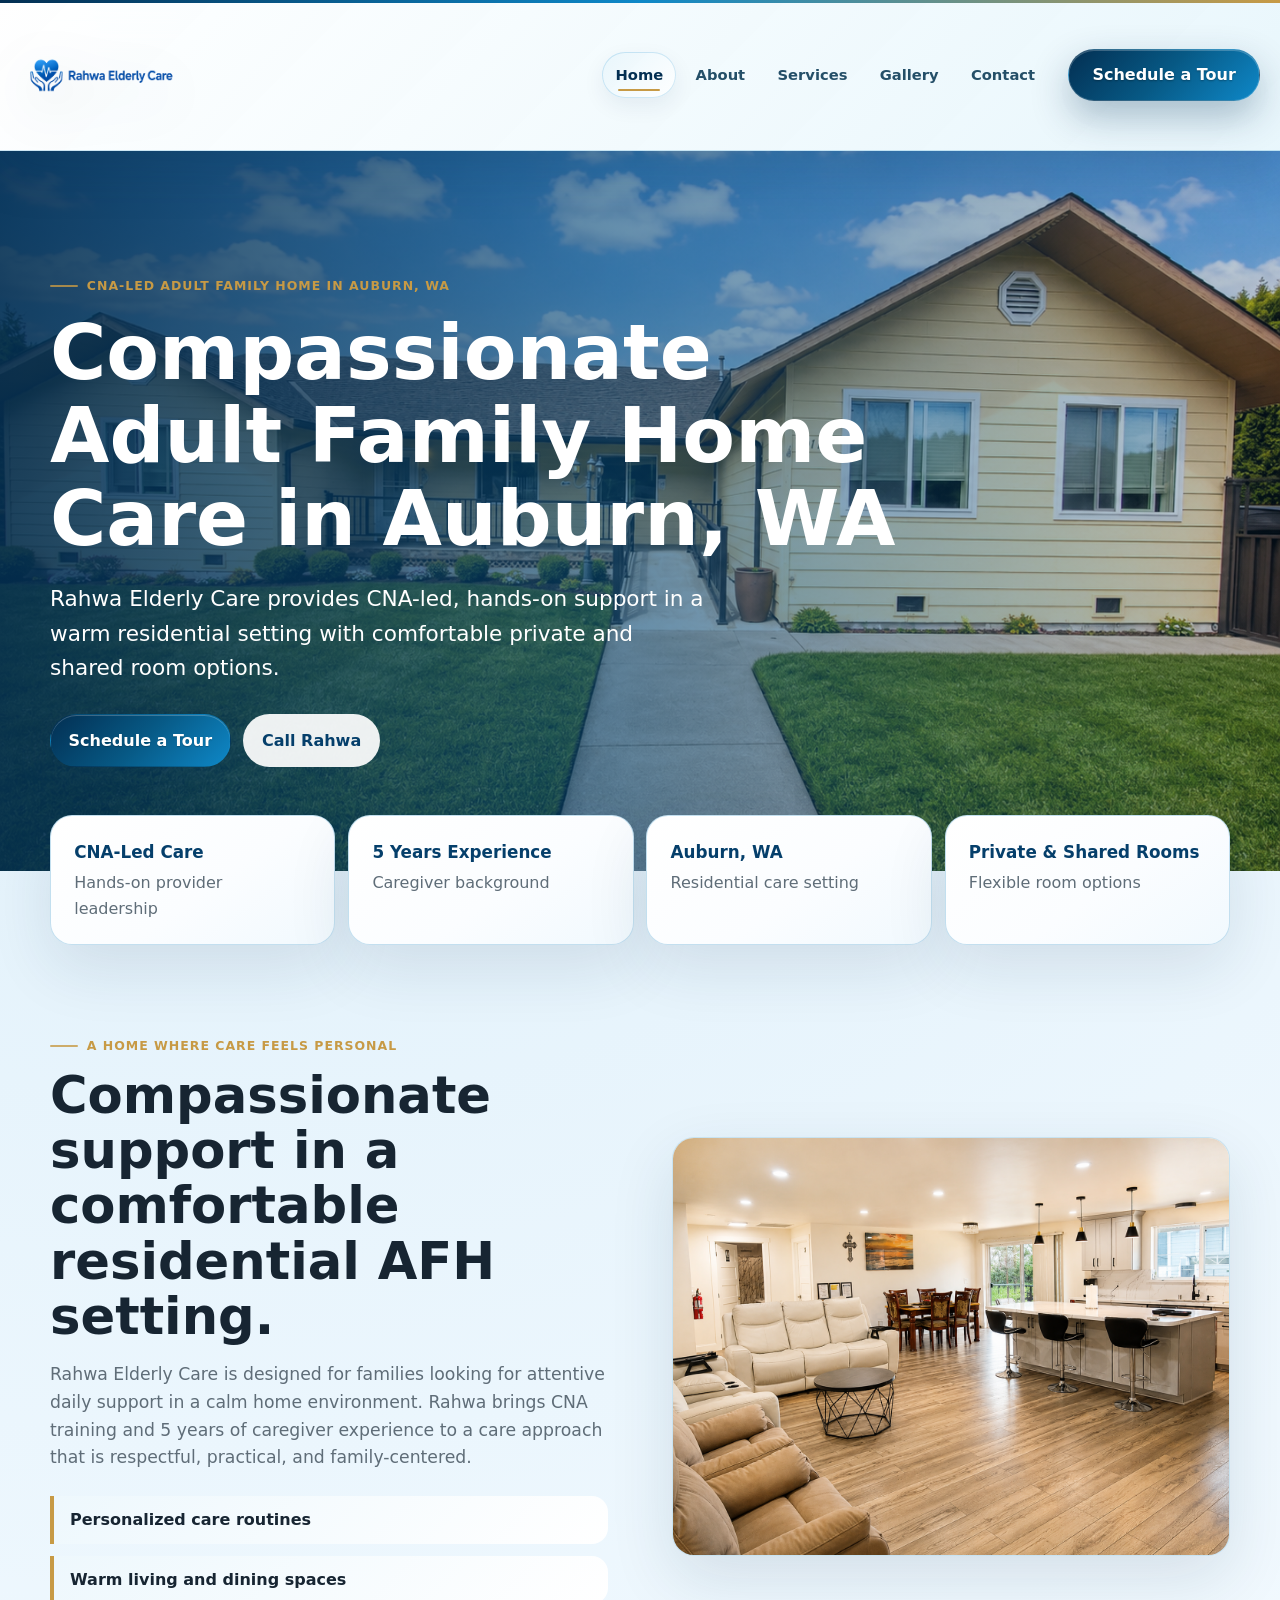
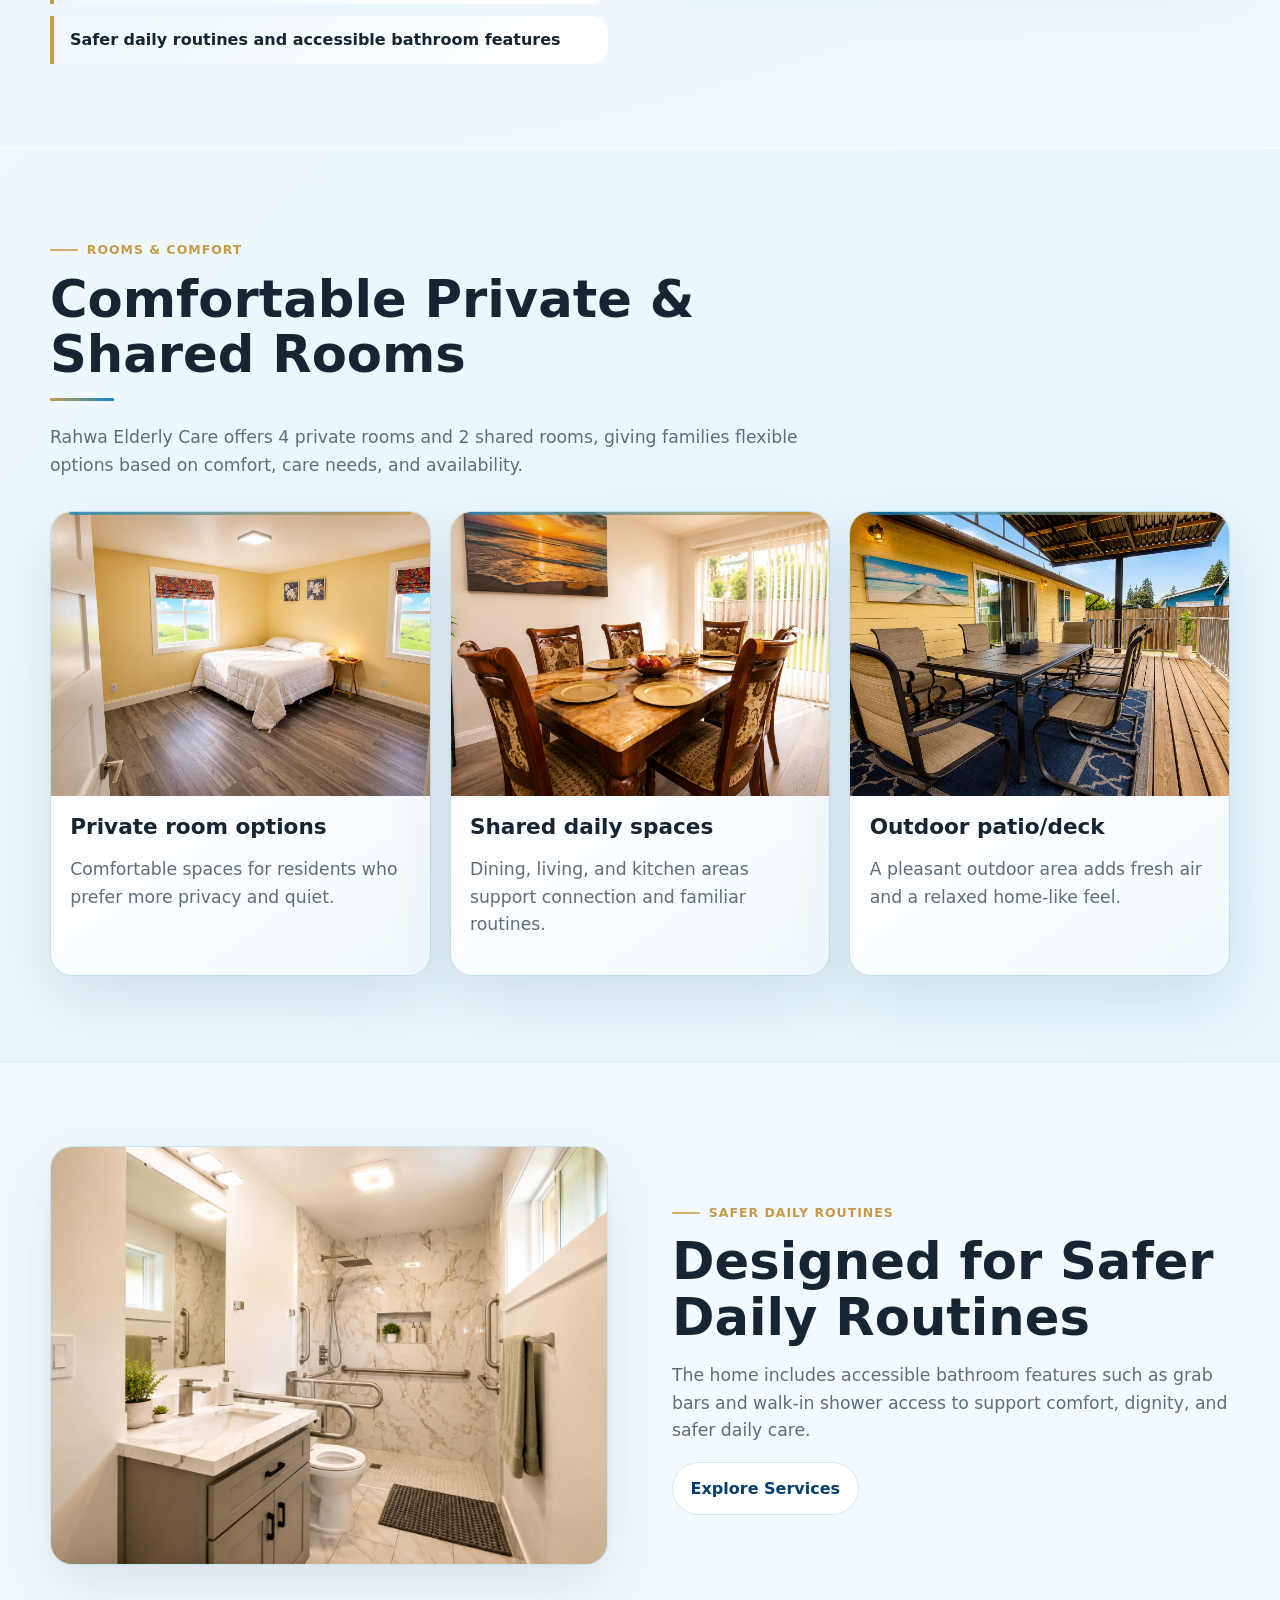
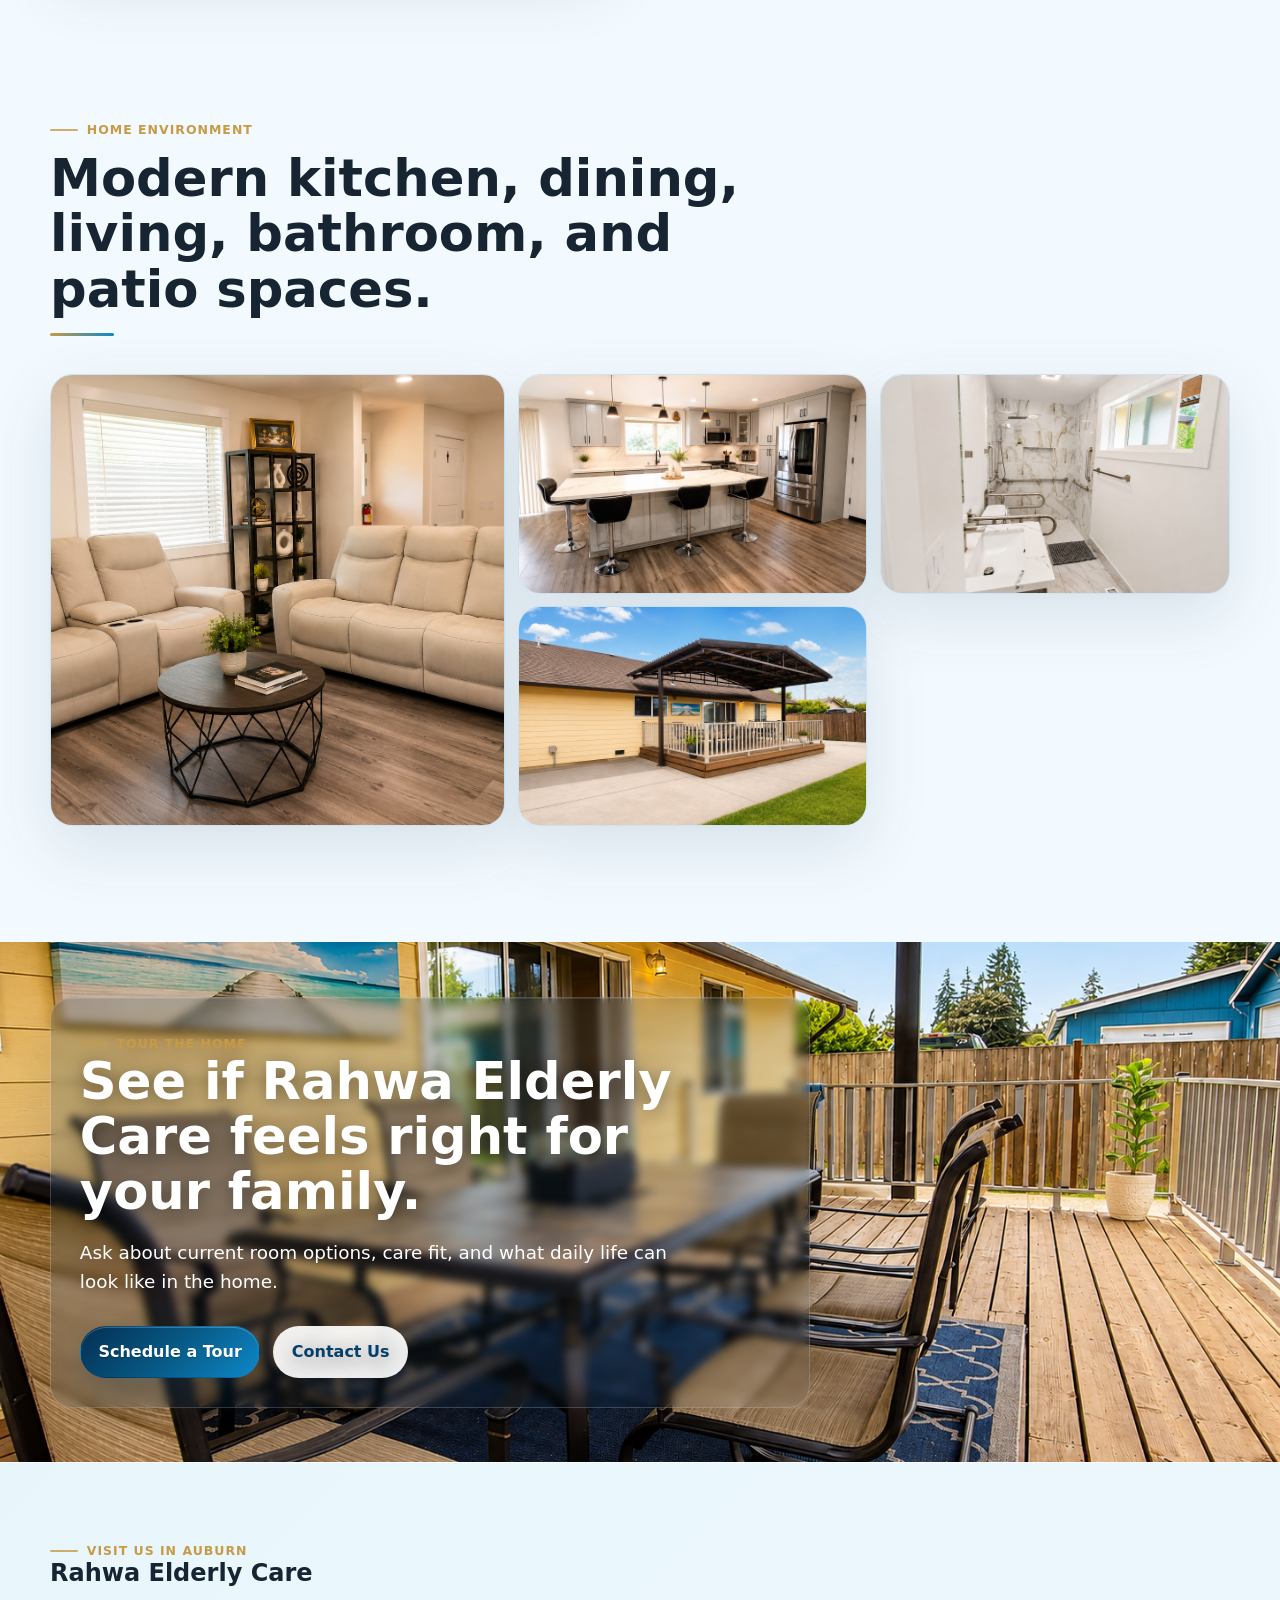
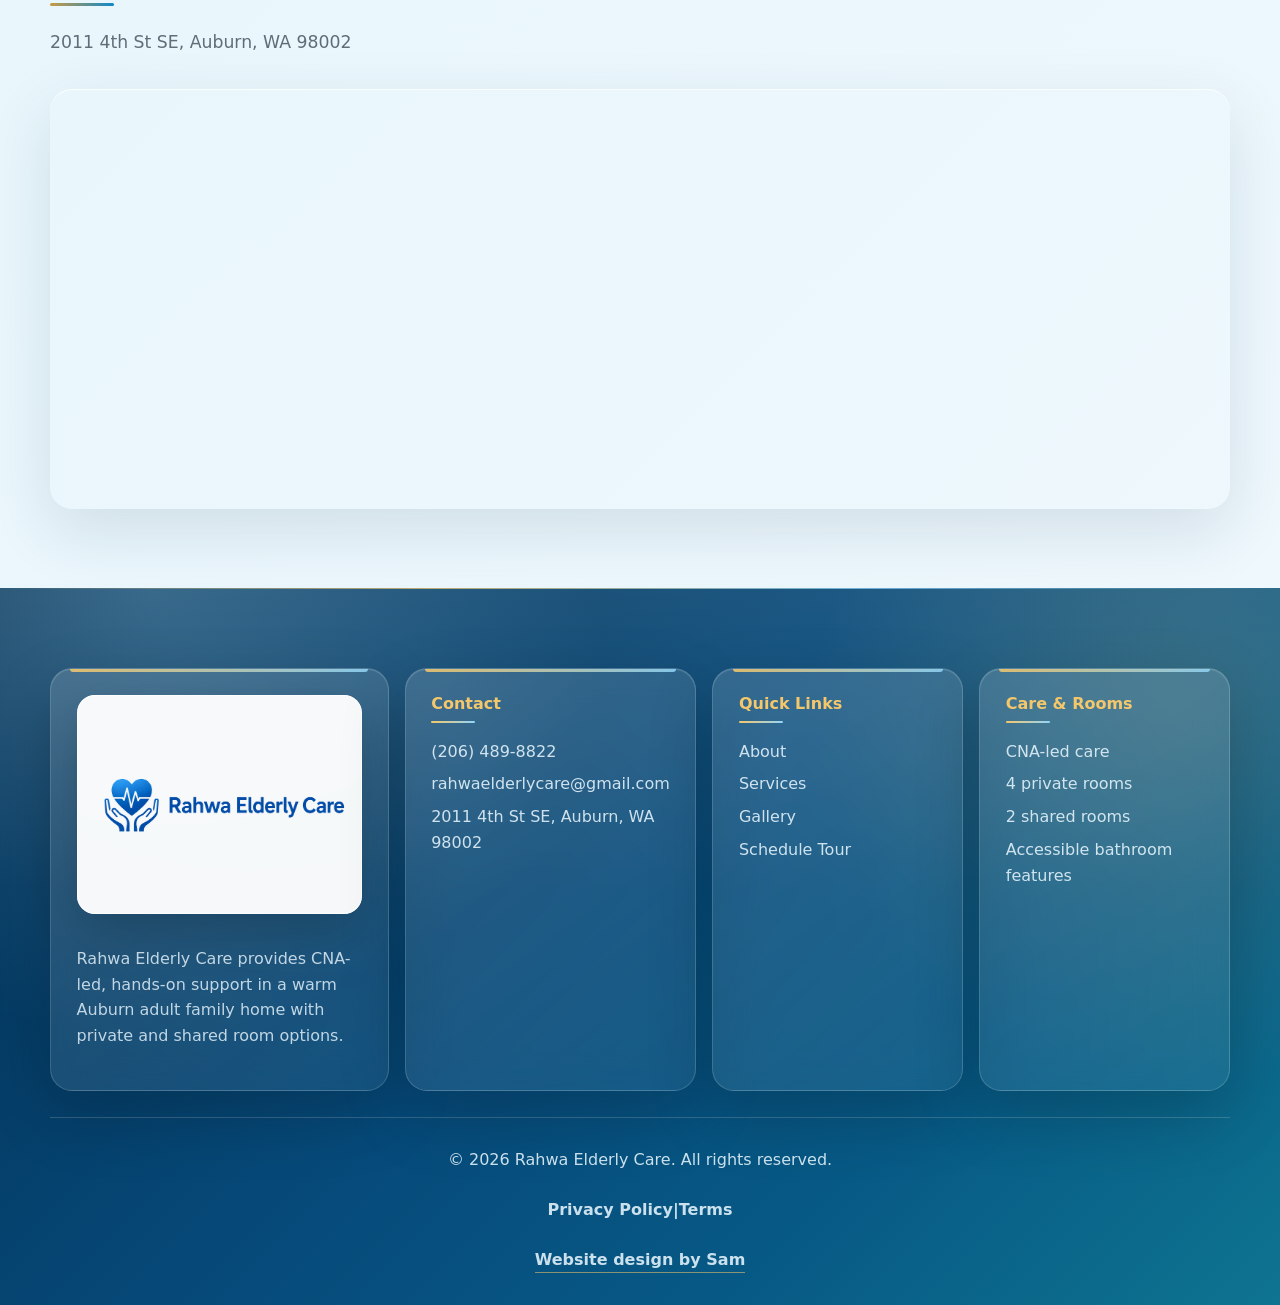
==== commit 858f2947: "Align inner page hero and footer polish" ====
--- a/index.html
+++ b/index.html
@@ -159,11 +159,11 @@
       </div>
     </div>
     <div class="footer-bottom">
+      <span>&copy; 2026 Rahwa Elderly Care. All rights reserved.</span>
+      <span class="footer-legal-links"><a href="privacy-policy/">Privacy Policy</a><span class="footer-divider" aria-hidden="true"> | </span><a href="terms/">Terms</a></span>
       <a class="design-credit" href="https://webdesignsbysam.com" target="_blank" rel="noopener">Website design by Sam</a>
-      <span>&copy; 2026 Rahwa Elderly Care. All rights reserved.</span>
-      <span class="footer-legal-links"><a href="privacy-policy/">Privacy Policy</a><a href="terms/">Terms</a></span>
     </div>
   </footer>
   <script src="assets/js/site.js" defer></script>
 </body>
-</html>+</html>
--- a/styles.css
+++ b/styles.css
@@ -13,10 +13,10 @@
   --muted: #5f6d78;
   --line: #d6e8f1;
   --white: #ffffff;
-  --radius: 14px;
-  --radius-lg: 18px;
-  --shadow: 0 18px 50px rgba(18, 48, 74, .13);
-  --shadow-strong: 0 22px 58px rgba(6, 74, 122, .2);
+  --radius: 16px;
+  --radius-lg: 22px;
+  --shadow: 0 22px 64px rgba(18, 48, 74, .12), inset 0 1px 0 rgba(255,255,255,.76);
+  --shadow-strong: 0 30px 86px rgba(6, 74, 122, .24);
 }
 * { box-sizing: border-box; }
 html { scroll-behavior: smooth; }
@@ -26,26 +26,26 @@
 :focus-visible { outline: 3px solid var(--gold); outline-offset: 3px; }
 .skip-link { position: absolute; left: 1rem; top: -4rem; z-index: 99; background: var(--blue-dark); color: white; padding: .75rem 1rem; border-radius: var(--radius); }
 .skip-link:focus { top: 1rem; }
-.site-header { position: sticky; top: 0; z-index: 20; background: linear-gradient(135deg, rgba(255,255,255,.97), rgba(232,246,252,.92)); backdrop-filter: blur(20px); border-bottom: 1px solid rgba(14, 136, 200, .18); box-shadow: 0 18px 44px rgba(3, 47, 82, .13); }
+.site-header { position: sticky; top: 0; z-index: 20; background: linear-gradient(135deg, rgba(255,255,255,.98), rgba(232,246,252,.94)); backdrop-filter: blur(22px); border-bottom: 1px solid rgba(14, 136, 200, .2); box-shadow: 0 20px 48px rgba(3, 47, 82, .15); }
 .site-header:before { content: ""; position: absolute; inset: 0 0 auto; height: 3px; background: linear-gradient(90deg, var(--blue-deep), var(--blue-bright), var(--gold)); }
-.nav-shell { max-width: 1240px; margin: 0 auto; padding: .92rem 1.25rem; display: flex; align-items: center; gap: 1.45rem; }
+.nav-shell { max-width: 1320px; margin: 0 auto; padding: 1rem 1.25rem; display: flex; align-items: center; gap: 1.25rem; }
 .brand { display: inline-flex; align-items: center; flex: 0 0 auto; }
-.brand img { width: min(410px, 49vw); height: 92px; object-fit: contain; object-position: left center; filter: drop-shadow(0 10px 20px rgba(3, 47, 82, .14)); mix-blend-mode: multiply; }
+.brand img { width: min(520px, 54vw); height: 118px; object-fit: contain; object-position: left center; filter: drop-shadow(0 16px 28px rgba(3, 47, 82, .16)); mix-blend-mode: multiply; }
 .desktop-nav { margin-left: auto; display: flex; align-items: center; gap: .38rem; }
-.nav-link { position: relative; text-decoration: none; color: #244f68; font-weight: 850; padding: .74rem .95rem; border-radius: 999px; font-size: .96rem; transition: color .2s ease, background .2s ease, transform .2s ease; }
+.nav-link { position: relative; text-decoration: none; color: #244f68; font-weight: 850; padding: .7rem .82rem; border-radius: 999px; font-size: .92rem; transition: color .2s ease, background .2s ease, transform .2s ease, box-shadow .2s ease; }
 .nav-link:after { content: ""; position: absolute; left: 1rem; right: 1rem; bottom: .42rem; height: 2px; border-radius: 999px; background: var(--gold); opacity: 0; transform: scaleX(.3); transition: opacity .2s ease, transform .2s ease; }
 .nav-link:hover { color: var(--blue-deep); background: rgba(14, 136, 200, .11); transform: translateY(-1px); }
 .nav-link:hover:after, .nav-link.is-active:after { opacity: 1; transform: scaleX(1); }
 .nav-link.is-active { color: var(--blue-deep); background: linear-gradient(135deg, rgba(232,246,252,.98), rgba(255,255,255,.9)); box-shadow: inset 0 0 0 1px rgba(14, 136, 200, .18), 0 8px 22px rgba(3, 47, 82, .07); }
-.btn { display: inline-flex; align-items: center; justify-content: center; min-height: 46px; padding: .78rem 1.1rem; border-radius: 999px; font-weight: 800; text-decoration: none; border: 1px solid transparent; cursor: pointer; transition: transform .18s ease, box-shadow .18s ease, background .18s ease, border-color .18s ease; }
+.btn { display: inline-flex; align-items: center; justify-content: center; min-height: 46px; padding: .78rem 1.1rem; border-radius: 999px; font-weight: 900; text-decoration: none; border: 1px solid transparent; cursor: pointer; letter-spacing: 0; transition: transform .18s ease, box-shadow .18s ease, background .18s ease, border-color .18s ease; }
 .btn:hover { transform: translateY(-2px); }
-.btn-primary { background: linear-gradient(135deg, var(--blue-deep), var(--blue), var(--blue-bright)); color: white; box-shadow: 0 15px 34px rgba(3, 47, 82, .28); }
+.btn-primary { background: linear-gradient(135deg, var(--blue-deep), var(--blue), var(--blue-bright)); color: #ffffff; text-shadow: 0 1px 1px rgba(0,0,0,.22); box-shadow: 0 16px 38px rgba(3, 47, 82, .3), inset 0 1px 0 rgba(255,255,255,.22); }
 .btn-primary:hover { background: linear-gradient(135deg, #022944, #064f78, #0878b8); box-shadow: var(--shadow-strong); }
 .btn-secondary { color: var(--blue-dark); border-color: var(--line); background: white; }
 .btn-light { color: var(--blue-dark); background: rgba(255,255,255,.92); }
 .btn-secondary:hover, .btn-light:hover { border-color: rgba(14, 136, 200, .22); box-shadow: 0 12px 28px rgba(6, 74, 122, .12); }
-.header-cta { padding-inline: 1.25rem; white-space: nowrap; }
-.mobile-menu-toggle { display: none; width: 48px; height: 48px; border-radius: 999px; border: 1px solid rgba(14, 136, 200, .22); background: white; box-shadow: 0 12px 26px rgba(6, 74, 122, .12); }
+.header-cta { padding-inline: 1.45rem; min-height: 50px; white-space: nowrap; color: #ffffff; text-shadow: 0 1px 2px rgba(0,0,0,.3); border-color: rgba(255,255,255,.18); }
+.mobile-menu-toggle { display: none; flex: 0 0 48px; width: 48px; height: 48px; border-radius: 999px; border: 1px solid rgba(14, 136, 200, .22); background: white; box-shadow: 0 12px 26px rgba(6, 74, 122, .12); }
 .mobile-menu-toggle span { display: block; width: 19px; height: 2px; background: var(--blue-dark); margin: 4px auto; }
 .mobile-menu { display: none; border-top: 1px solid var(--line); padding: .75rem 1rem 1rem; background: rgba(255,255,255,.98); box-shadow: 0 20px 34px rgba(8, 58, 94, .12); }
 .mobile-menu-link { display: block; padding: .85rem 1rem; text-decoration: none; border-radius: .75rem; font-weight: 800; }
@@ -62,9 +62,9 @@
 .hero p { max-width: 660px; font-size: clamp(1.05rem, 1.7vw, 1.35rem); }
 .button-row { display: flex; gap: .8rem; flex-wrap: wrap; margin-top: 1.8rem; }
 .trust-strip { width: min(1180px, calc(100% - 2rem)); margin: -3.5rem auto 0; position: relative; z-index: 3; display: grid; grid-template-columns: repeat(4, 1fr); gap: .8rem; }
-.trust-card, .cards-three article, .service-grid article { background: linear-gradient(180deg, #ffffff, #fbfdff); border: 1px solid rgba(214, 232, 241, .92); border-radius: var(--radius); padding: 1.35rem; box-shadow: 0 16px 42px rgba(18, 48, 74, .11); }
+.trust-card, .cards-three article, .service-grid article { position: relative; overflow: hidden; background: linear-gradient(145deg, #ffffff, #fbfdff 56%, #f1f9fe); border: 1px solid rgba(190, 221, 238, .92); border-radius: var(--radius-lg); padding: 1.45rem; box-shadow: 0 22px 64px rgba(18, 48, 74, .11), inset 0 1px 0 rgba(255,255,255,.86); }
 .trust-card { transition: transform .2s ease, box-shadow .2s ease, border-color .2s ease; }
-.trust-card:hover { transform: translateY(-3px); border-color: rgba(14, 136, 200, .22); box-shadow: 0 22px 55px rgba(6, 74, 122, .16); }
+.trust-card:hover { transform: translateY(-4px); border-color: rgba(14, 136, 200, .3); box-shadow: 0 30px 78px rgba(6, 74, 122, .17); }
 .trust-card strong, .trust-card span { display: block; }
 .trust-card strong { color: var(--blue-dark); font-size: 1.05rem; }
 .trust-card span { color: var(--muted); margin-top: .25rem; }
@@ -73,7 +73,7 @@
 .reverse picture { order: -1; }
 .section h2 { font-size: clamp(2rem, 4vw, 3.6rem); margin-top: .7rem; }
 .section p, .section-heading p { color: var(--muted); font-size: 1.08rem; }
-.image-card { overflow: hidden; border-radius: var(--radius-lg); box-shadow: var(--shadow); background: var(--sky); }
+.image-card { overflow: hidden; border-radius: var(--radius-lg); box-shadow: var(--shadow); background: var(--sky); border: 1px solid rgba(190,221,238,.75); }
 .image-card img { aspect-ratio: 4 / 3; width: 100%; height: 100%; object-fit: cover; }
 .mini-list { display: grid; gap: .75rem; margin-top: 1.5rem; }
 .mini-list span { border-left: 4px solid var(--gold); padding: .7rem 1rem; background: linear-gradient(135deg, var(--section-soft), #ffffff); border-radius: 0 var(--radius) var(--radius) 0; font-weight: 800; }
@@ -82,39 +82,40 @@
 .section-heading h2 { position: relative; padding-bottom: .35rem; }
 .section-heading h2:after { content: ""; display: block; width: 64px; height: 3px; border-radius: 999px; margin-top: 1rem; background: linear-gradient(90deg, var(--gold), var(--blue-bright)); }
 .feature-grid, .cards-three, .service-grid { display: grid; grid-template-columns: repeat(3, 1fr); gap: 1.2rem; }
-.feature-grid article { background: white; border: 1px solid var(--line); border-radius: var(--radius); overflow: hidden; box-shadow: var(--shadow); transition: transform .2s ease, box-shadow .2s ease, border-color .2s ease; }
-.feature-grid article:hover { transform: translateY(-3px); border-color: rgba(14,136,200,.25); box-shadow: 0 24px 58px rgba(6,74,122,.16); }
+.feature-grid article { position: relative; background: linear-gradient(145deg, #ffffff, #fbfdff 58%, #f1f9fe); border: 1px solid rgba(190,221,238,.9); border-radius: var(--radius-lg); overflow: hidden; box-shadow: var(--shadow); transition: transform .2s ease, box-shadow .2s ease, border-color .2s ease; }
+.feature-grid article:hover { transform: translateY(-4px); border-color: rgba(14,136,200,.32); box-shadow: 0 30px 78px rgba(6,74,122,.17); }
 .feature-grid img { aspect-ratio: 4 / 3; width: 100%; object-fit: cover; }
 .feature-grid h3, .feature-grid p { padding-left: 1.2rem; padding-right: 1.2rem; }
 .feature-grid h3 { margin-top: 1.2rem; font-size: 1.35rem; }
 .feature-grid p { padding-bottom: 1.2rem; color: var(--muted); }
 .gallery-preview { padding-top: 4rem; }
 .photo-mosaic { display: grid; grid-template-columns: 1.3fr 1fr 1fr; grid-template-rows: repeat(2, 220px); gap: .8rem; }
-.photo-mosaic img { width: 100%; height: 100%; object-fit: cover; border-radius: var(--radius); box-shadow: var(--shadow); }
+.photo-mosaic img { width: 100%; height: 100%; object-fit: cover; border-radius: var(--radius-lg); box-shadow: var(--shadow); border: 1px solid rgba(190,221,238,.72); }
 .photo-mosaic img:first-child { grid-row: span 2; }
 .cta-photo { position: relative; min-height: 520px; display: grid; align-items: center; color: white; overflow: hidden; margin-top: 2rem; }
 .cta-photo > img { position: absolute; inset: 0; width: 100%; height: 100%; object-fit: cover; }
-.cta-photo:before { content: ""; position: absolute; inset: 0; background: linear-gradient(90deg, rgba(3,47,82,.9), rgba(6,74,122,.66) 52%, rgba(3,47,82,.34)); }
-.cta-photo > div { position: relative; width: min(1180px, calc(100% - 2rem)); margin: 0 auto; padding: 1.75rem; border: 1px solid rgba(255,255,255,.18); border-radius: var(--radius-lg); background: linear-gradient(135deg, rgba(3,47,82,.56), rgba(3,47,82,.24)); box-shadow: 0 26px 70px rgba(0,0,0,.24); backdrop-filter: blur(10px); }
+.cta-photo:before { content: ""; position: absolute; inset: 0; background: linear-gradient(90deg, rgba(3,47,82,.58), rgba(6,74,122,.28) 46%, rgba(3,47,82,.08)); }
+.cta-photo > div { position: relative; width: min(760px, calc(100% - 2rem)); margin-left: max(1rem, calc((100vw - 1180px) / 2)); margin-right: auto; padding: clamp(1.15rem, 2.6vw, 1.8rem); border: 1px solid rgba(255,255,255,.18); border-radius: var(--radius-lg); background: linear-gradient(135deg, rgba(3,47,82,.22), rgba(3,47,82,.08)); box-shadow: 0 24px 68px rgba(0,0,0,.16), inset 0 1px 0 rgba(255,255,255,.1); backdrop-filter: blur(4px); text-shadow: 0 3px 20px rgba(0,0,0,.48); }
 .cta-photo h2 { font-size: clamp(2rem, 4vw, 3.8rem); max-width: 690px; }
 .cta-photo p { max-width: 620px; font-size: 1.15rem; }
 .map-section { padding: 4.5rem max(1rem, calc((100vw - 1180px) / 2)); background: linear-gradient(135deg, var(--sky), var(--section-soft)); box-shadow: inset 0 1px 0 rgba(255,255,255,.8); }
 .map-section iframe { width: 100%; height: 420px; border: 0; border-radius: var(--radius-lg); box-shadow: var(--shadow); }
-.page-hero { position: relative; min-height: 500px; display: grid; align-items: end; overflow: hidden; color: white; }
+.page-hero { position: relative; min-height: 680px; display: grid; align-items: end; overflow: hidden; color: white; }
 .page-hero img { position: absolute; inset: 0; width: 100%; height: 100%; object-fit: cover; }
-.page-hero:before { content: ""; position: absolute; inset: 0; background: linear-gradient(90deg, rgba(3,31,54,.94), rgba(6,74,122,.72) 48%, rgba(3,47,82,.34)); }
-.page-hero div { position: relative; width: min(1180px, calc(100% - 2rem)); margin: 0 auto; padding-bottom: 4.5rem; max-width: 1180px; }
-.page-hero h1 { font-size: clamp(2.45rem, 5.2vw, 5rem); max-width: 820px; }
-.page-hero p { max-width: 720px; font-size: clamp(1.02rem, 1.7vw, 1.22rem); text-shadow: 0 2px 18px rgba(0,0,0,.3); }
-.hero-actions { margin-top: 1.5rem; }
+.page-hero:before { content: ""; position: absolute; inset: 0; background: linear-gradient(90deg, rgba(3,47,82,.9), rgba(6,74,122,.62) 48%, rgba(3,47,82,.24)); }
+.page-hero div { position: relative; width: min(1180px, calc(100% - 2rem)); margin: 0 auto; padding: 0 0 6.3rem; max-width: 1180px; text-shadow: 0 3px 24px rgba(0,0,0,.5); }
+.page-hero h1 { font-size: clamp(2.7rem, 5.7vw, 5.35rem); max-width: 850px; margin-top: 1rem; }
+.page-hero p { max-width: 680px; font-size: clamp(1.05rem, 1.7vw, 1.32rem); text-shadow: 0 2px 20px rgba(0,0,0,.38); }
+.hero-actions { margin-top: 1.8rem; }
 .service-grid { grid-template-columns: repeat(4, 1fr); }
 .service-grid h3, .cards-three h3 { color: var(--blue-dark); font-size: 1.35rem; }
 .compact-section { padding-top: 3.2rem; padding-bottom: 3.2rem; }
 .premium-intro { padding-bottom: 3.25rem; }
 .premium-stat-grid { display: grid; grid-template-columns: repeat(4, 1fr); gap: 1rem; }
-.premium-stat-grid article, .gallery-intro-card, .contact-shortcuts a, .trust-note { border: 1px solid rgba(214,232,241,.92); border-radius: var(--radius); background: linear-gradient(180deg, #ffffff, #fbfdff); box-shadow: 0 16px 42px rgba(18, 48, 74, .11); }
+.premium-stat-grid article, .gallery-intro-card, .contact-shortcuts a, .trust-note { position: relative; overflow: hidden; border: 1px solid rgba(190,221,238,.94); border-radius: var(--radius-lg); background: linear-gradient(145deg, #ffffff, #fbfdff 56%, #f1f9fe); box-shadow: 0 22px 64px rgba(18, 48, 74, .11), inset 0 1px 0 rgba(255,255,255,.86); }
+.premium-stat-grid article:before, .gallery-intro-card:before, .contact-shortcuts a:before, .trust-note:before, .cards-three article:before, .service-grid article:before, .feature-grid article:before, .gallery-item:before, .lead-form:before { content: ""; position: absolute; left: 1.1rem; right: 1.1rem; top: 0; height: 3px; border-radius: 0 0 999px 999px; background: linear-gradient(90deg, var(--blue-bright), var(--gold)); opacity: .74; }
 .premium-stat-grid article { padding: 1.2rem; transition: transform .2s ease, box-shadow .2s ease, border-color .2s ease; }
-.premium-stat-grid article:hover { transform: translateY(-3px); border-color: rgba(14,136,200,.25); box-shadow: 0 22px 55px rgba(6,74,122,.16); }
+.premium-stat-grid article:hover { transform: translateY(-4px); border-color: rgba(14,136,200,.32); box-shadow: 0 30px 78px rgba(6,74,122,.17); }
 .premium-stat-grid span, .card-icon { display: inline-flex; align-items: center; justify-content: center; width: 42px; height: 42px; border-radius: 999px; background: linear-gradient(135deg, var(--blue-deep), var(--blue-bright)); color: white; font-weight: 900; box-shadow: 0 12px 25px rgba(3,47,82,.18); }
 .premium-stat-grid h3 { margin-top: .95rem; color: var(--blue-dark); font-size: 1.2rem; }
 .premium-stat-grid p { margin-bottom: 0; font-size: .98rem; }
@@ -128,15 +129,15 @@
 .service-grid-premium h3 { margin-top: .45rem; }
 .gallery-grid { display: grid; grid-template-columns: repeat(3, 1fr); gap: 1rem; }
 .gallery-intro-card { position: relative; padding: 2rem; overflow: hidden; }
-.gallery-intro-card:after { content: ""; position: absolute; right: -70px; top: -80px; width: 220px; height: 220px; border-radius: 999px; background: radial-gradient(circle, rgba(14,136,200,.14), transparent 68%); pointer-events: none; }
+.gallery-intro-card:after { display: none; }
 .gallery-intro-card h2 { margin-top: .75rem; font-size: clamp(2rem, 4vw, 3.35rem); }
 .filter-chips { display: flex; flex-wrap: wrap; gap: .65rem; margin-top: 1.35rem; position: relative; z-index: 1; }
 .filter-chips span { display: inline-flex; align-items: center; min-height: 40px; padding: .52rem .95rem; border-radius: 999px; background: linear-gradient(135deg, #ffffff, var(--sky)); color: var(--blue-dark); font-weight: 850; border: 1px solid rgba(14,136,200,.18); box-shadow: 0 10px 24px rgba(6,74,122,.08); transition: transform .18s ease, border-color .18s ease, box-shadow .18s ease; }
 .filter-chips span:first-child { background: linear-gradient(135deg, var(--blue-deep), var(--blue-bright)); color: white; border-color: rgba(255,255,255,.4); }
 .filter-chips span:hover { transform: translateY(-2px); border-color: rgba(14,136,200,.3); box-shadow: 0 14px 30px rgba(6,74,122,.13); }
 .gallery-grid-premium { align-items: stretch; }
-.gallery-item { border: 1px solid rgba(214,232,241,.95); padding: .45rem; background: linear-gradient(180deg, #ffffff, #fbfdff); border-radius: var(--radius-lg); overflow: hidden; cursor: zoom-in; box-shadow: 0 16px 42px rgba(18,48,74,.11); text-align: left; transition: transform .2s ease, box-shadow .2s ease, border-color .2s ease; }
-.gallery-item:hover { transform: translateY(-4px); border-color: rgba(14,136,200,.3); box-shadow: 0 26px 62px rgba(6,74,122,.18); }
+.gallery-item { position: relative; border: 1px solid rgba(190,221,238,.95); padding: .6rem; background: linear-gradient(145deg, #ffffff, #fbfdff 62%, #f1f9fe); border-radius: var(--radius-lg); overflow: hidden; cursor: zoom-in; box-shadow: 0 22px 64px rgba(18,48,74,.11), inset 0 1px 0 rgba(255,255,255,.86); text-align: left; transition: transform .22s ease, box-shadow .22s ease, border-color .22s ease; }
+.gallery-item:hover { transform: translateY(-5px); border-color: rgba(14,136,200,.34); box-shadow: 0 32px 82px rgba(6,74,122,.18); }
 .gallery-item img { width: 100%; aspect-ratio: 4 / 3; object-fit: cover; transition: transform .22s ease; border-radius: calc(var(--radius-lg) - 5px); }
 .gallery-item:hover img { transform: scale(1.035); }
 .gallery-item > span { display: grid; gap: .3rem; padding: 1rem .8rem .75rem; color: var(--blue-dark); font-weight: 900; line-height: 1.25; }
@@ -150,10 +151,10 @@
 .contact-shortcuts span { color: var(--gold); text-transform: uppercase; letter-spacing: .07em; font-size: .72rem; font-weight: 900; }
 .contact-shortcuts strong { color: var(--blue-dark); line-height: 1.25; word-break: break-word; }
 .trust-note { margin-top: 1rem; padding: 1.1rem 1.2rem; font-weight: 800; color: var(--blue-dark); border-left: 4px solid var(--gold); }
-.lead-form { display: grid; grid-template-columns: 1fr 1fr; gap: 1.15rem; padding: 1.8rem; border: 1px solid rgba(14,136,200,.18); border-radius: var(--radius-lg); box-shadow: 0 28px 70px rgba(6,74,122,.17); background: linear-gradient(180deg, #ffffff, #fbfdff); }
+.lead-form { position: relative; display: grid; grid-template-columns: 1fr 1fr; gap: 1.15rem; padding: clamp(1.35rem, 3vw, 2rem); border: 1px solid rgba(14,136,200,.24); border-radius: var(--radius-lg); box-shadow: 0 32px 86px rgba(6,74,122,.16), inset 0 1px 0 rgba(255,255,255,.88); background: linear-gradient(145deg, #ffffff, #fbfdff 58%, #f1f9fe); overflow: hidden; }
 .lead-form label { display: grid; gap: .45rem; font-weight: 850; color: var(--blue-dark); }
 .lead-form .full, .lead-form .form-status, .lead-form button { grid-column: 1 / -1; }
-input, select, textarea { width: 100%; border: 1px solid #c8d8e1; border-radius: var(--radius); padding: .92rem 1rem; font: inherit; color: var(--ink); background: white; transition: border-color .18s ease, box-shadow .18s ease, background .18s ease; }
+input, select, textarea { width: 100%; min-height: 52px; border: 1px solid #c8d8e1; border-radius: var(--radius); padding: .92rem 1rem; font: inherit; color: var(--ink); background: white; box-shadow: 0 8px 22px rgba(18,48,74,.04); transition: border-color .18s ease, box-shadow .18s ease, background .18s ease; }
 input:hover, select:hover, textarea:hover { border-color: rgba(14,136,200,.32); background: #fbfdff; }
 input:focus, select:focus, textarea:focus { border-color: var(--blue-bright); box-shadow: 0 0 0 4px rgba(14,136,200,.11); outline: 0; }
 textarea { resize: vertical; }
@@ -168,9 +169,11 @@
 .site-footer:after { content: ""; position: absolute; left: 0; right: 0; top: 0; height: 1px; background: linear-gradient(90deg, transparent, rgba(244,199,107,.72), rgba(147,213,246,.72), transparent); }
 .footer-grid, .footer-bottom { position: relative; }
 .footer-grid { display: grid; grid-template-columns: 1.35fr 1fr 1fr 1fr; gap: 1rem; }
-.footer-card { min-height: 100%; padding: 1.6rem; border: 1px solid rgba(255,255,255,.18); border-radius: var(--radius-lg); background: linear-gradient(180deg, rgba(255,255,255,.13), rgba(255,255,255,.065)); box-shadow: 0 22px 58px rgba(0,0,0,.19); backdrop-filter: blur(16px); transition: transform .2s ease, border-color .2s ease, background .2s ease, box-shadow .2s ease; }
-.footer-card:hover { transform: translateY(-5px); border-color: rgba(244,199,107,.5); background: linear-gradient(180deg, rgba(255,255,255,.16), rgba(255,255,255,.085)); box-shadow: 0 30px 70px rgba(0,0,0,.26); }
-.footer-logo { width: min(320px, 100%); max-width: 100%; border-radius: var(--radius); filter: drop-shadow(0 18px 38px rgba(0,0,0,.18)); mix-blend-mode: screen; }
+.footer-card { position: relative; min-height: 100%; padding: clamp(1.25rem, 2vw, 1.6rem); border: 1px solid rgba(255,255,255,.17); border-radius: var(--radius-lg); background: linear-gradient(145deg, rgba(255,255,255,.14), rgba(255,255,255,.06)); box-shadow: 0 24px 66px rgba(0,0,0,.2), inset 0 1px 0 rgba(255,255,255,.13); backdrop-filter: blur(16px); transition: transform .2s ease, border-color .2s ease, background .2s ease, box-shadow .2s ease; }
+.footer-card:before { content: ""; position: absolute; left: 1.2rem; right: 1.2rem; top: 0; height: 3px; border-radius: 0 0 999px 999px; background: linear-gradient(90deg, #f4c76b, #93d5f6); opacity: .86; }
+.footer-card:hover { transform: translateY(-4px); border-color: rgba(244,199,107,.5); background: linear-gradient(180deg, rgba(255,255,255,.17), rgba(255,255,255,.085)); box-shadow: 0 32px 78px rgba(0,0,0,.27), 0 0 36px rgba(147,213,246,.08); }
+.footer-brand-card { display: flex; flex-direction: column; gap: 1rem; }
+.footer-logo { width: min(350px, 100%); max-width: 100%; border-radius: calc(var(--radius-lg) - 4px); padding: .62rem; background: rgba(255,255,255,.96); box-shadow: 0 20px 58px rgba(0,0,0,.22), inset 0 0 0 1px rgba(255,255,255,.9); filter: none; mix-blend-mode: normal; }
 .site-footer h2 { position: relative; font-size: 1rem; color: #f4c76b; margin: 0 0 1rem; padding-bottom: .65rem; }
 .site-footer h2:after { content: ""; position: absolute; left: 0; bottom: 0; width: 44px; height: 2px; border-radius: 999px; background: linear-gradient(90deg, #f4c76b, #93d5f6); }
 .site-footer a, .site-footer span { display: block; color: rgba(235,248,255,.86); text-decoration: none; margin: .45rem 0; transition: color .18s ease, transform .18s ease; }
@@ -178,8 +181,10 @@
 .site-footer p { color: rgba(235,248,255,.8); }
 .design-credit { color: #f4c76b; font-weight: 900; display: inline-block; border-bottom: 1px solid rgba(244,199,107,.55); text-decoration: none; }
 .design-credit:hover { color: #ffffff; border-bottom-color: #ffffff; transform: translateY(-1px); }
-.footer-bottom { border-top: 1px solid rgba(255,255,255,.16); margin: 1.4rem auto 0; padding-top: 1.25rem; display: grid; justify-items: center; gap: .55rem; color: rgba(235,248,255,.82); text-align: center; }
-.footer-legal-links { display: flex; gap: 1rem; justify-content: center; flex-wrap: wrap; }
+.footer-bottom { border-top: 1px solid rgba(255,255,255,.16); margin: 1.65rem auto 0; padding-top: 1.35rem; display: grid; justify-items: center; gap: .62rem; color: rgba(235,248,255,.84); text-align: center; }
+.footer-legal-links { display: flex; gap: .65rem; align-items: center; justify-content: center; flex-wrap: wrap; font-weight: 850; }
+.footer-legal-links a, .footer-legal-links span { display: inline-flex; margin: 0; }
+.footer-divider { color: rgba(235,248,255,.55); }
 .compact-cta { min-height: 440px; margin-top: 0; }
 .lightbox { position: fixed; inset: 0; z-index: 50; display: grid; place-items: center; background: rgba(8, 28, 42, .84); padding: 1rem; }
 .lightbox[hidden] { display: none; }
@@ -190,7 +195,7 @@
   .mobile-menu-toggle { display: block; margin-left: auto; }
   .mobile-menu.is-open { display: block; }
   .nav-shell { max-width: 100%; }
-  .brand img { width: min(330px, 62vw); height: 74px; }
+  .brand img { width: min(380px, 66vw); height: 88px; }
   .hero { min-height: 650px; }
   .trust-strip, .feature-grid, .cards-three, .service-grid, .gallery-grid, .footer-grid { grid-template-columns: repeat(2, 1fr); }
   .premium-stat-grid, .service-grid-premium { grid-template-columns: repeat(2, 1fr); }
@@ -200,12 +205,12 @@
 }
 @media (max-width: 640px) {
   .nav-shell { padding: .65rem 1rem; }
-  .brand img { width: min(270px, 68vw); height: 60px; }
+  .brand img { width: min(310px, 72vw); height: 70px; }
   .hero { min-height: 610px; }
   .hero-content { padding-bottom: 4.5rem; }
   h1 { font-size: 2.55rem; }
-  .page-hero { min-height: 430px; }
-  .page-hero div { padding-bottom: 3.2rem; }
+  .page-hero { min-height: 560px; }
+  .page-hero div { padding: 0 0 4rem; }
   .page-hero h1 { font-size: clamp(2.1rem, 10vw, 3rem); }
   .trust-strip, .feature-grid, .cards-three, .service-grid, .gallery-grid, .lead-form, .footer-grid { grid-template-columns: 1fr; }
   .premium-stat-grid, .service-grid-premium { grid-template-columns: 1fr; }
@@ -217,4 +222,5 @@
   .photo-mosaic { grid-template-columns: 1fr; }
   .lead-form .full, .lead-form .form-status, .lead-form button { grid-column: auto; }
   .compact-cta { min-height: 420px; }
+  .footer-card:hover, .gallery-item:hover, .contact-shortcuts a:hover, .trust-card:hover, .feature-grid article:hover, .cards-three article:hover, .service-grid article:hover { transform: none; }
 }
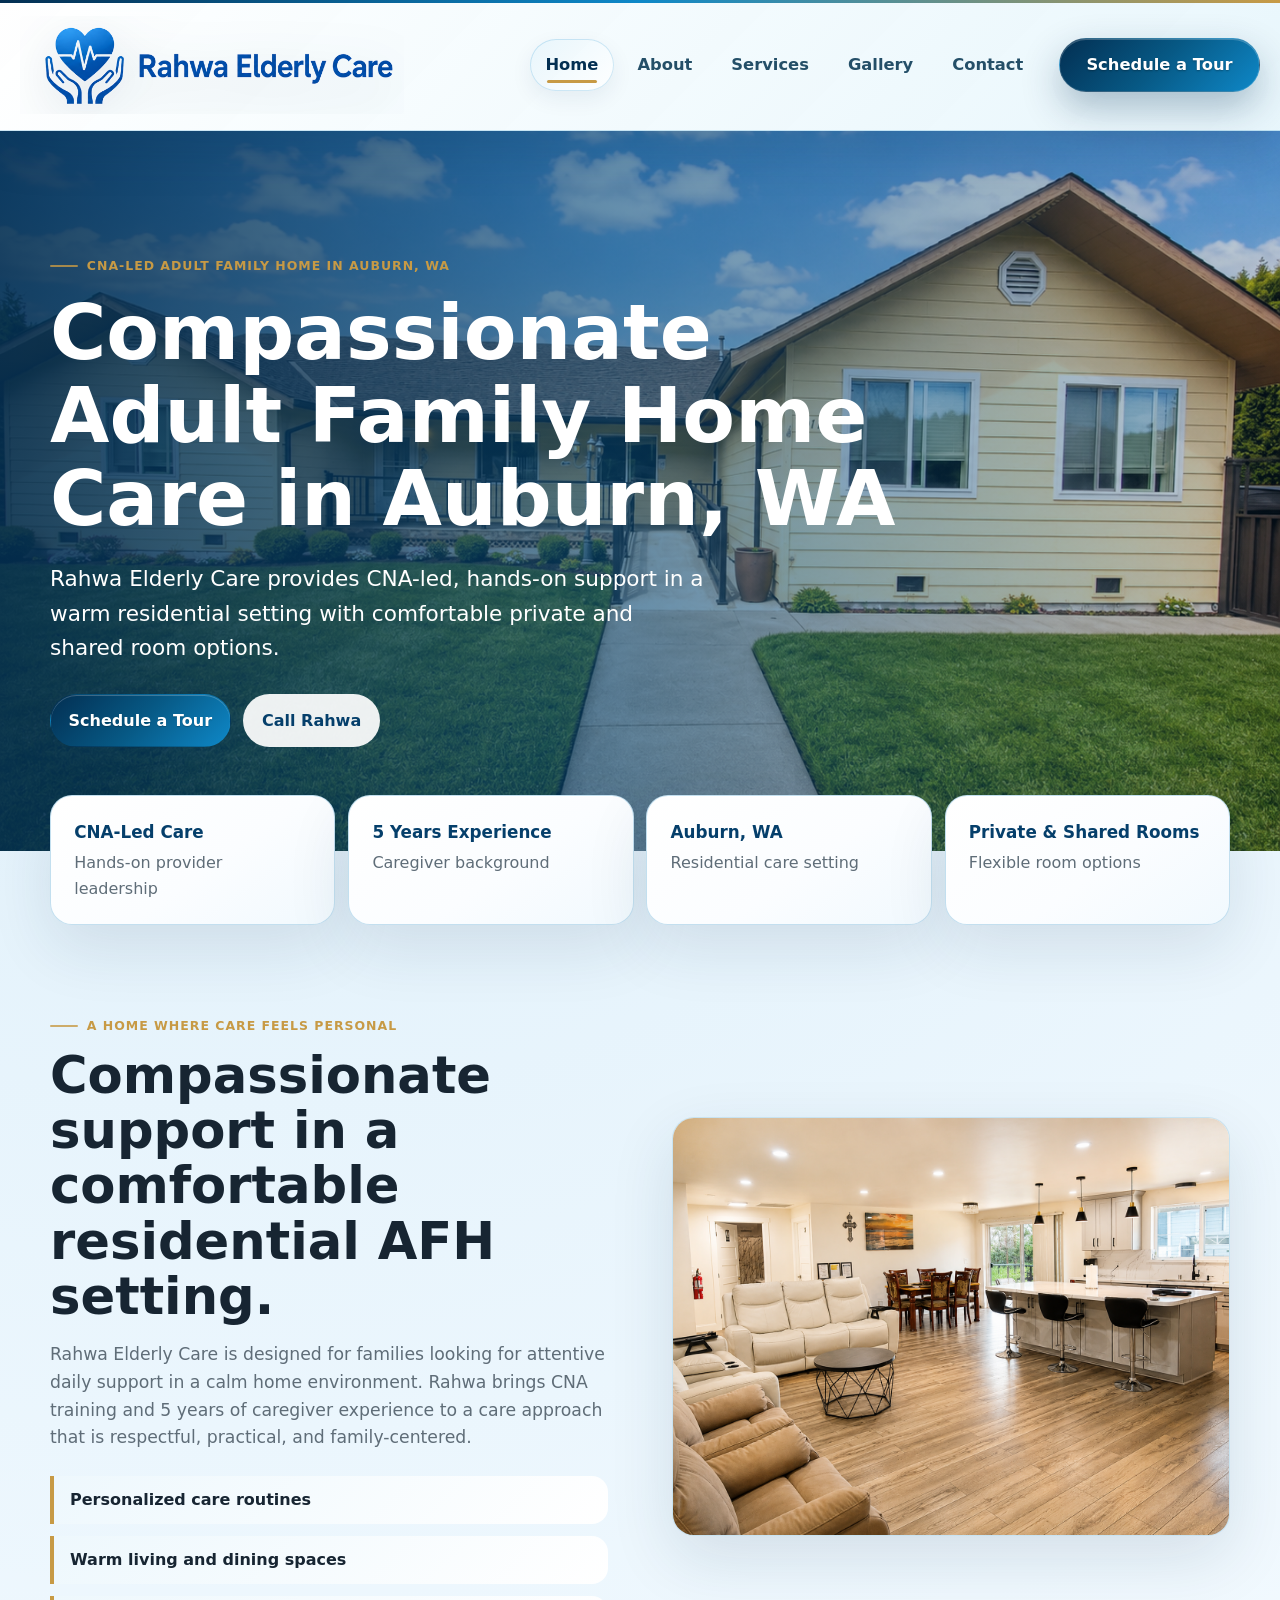
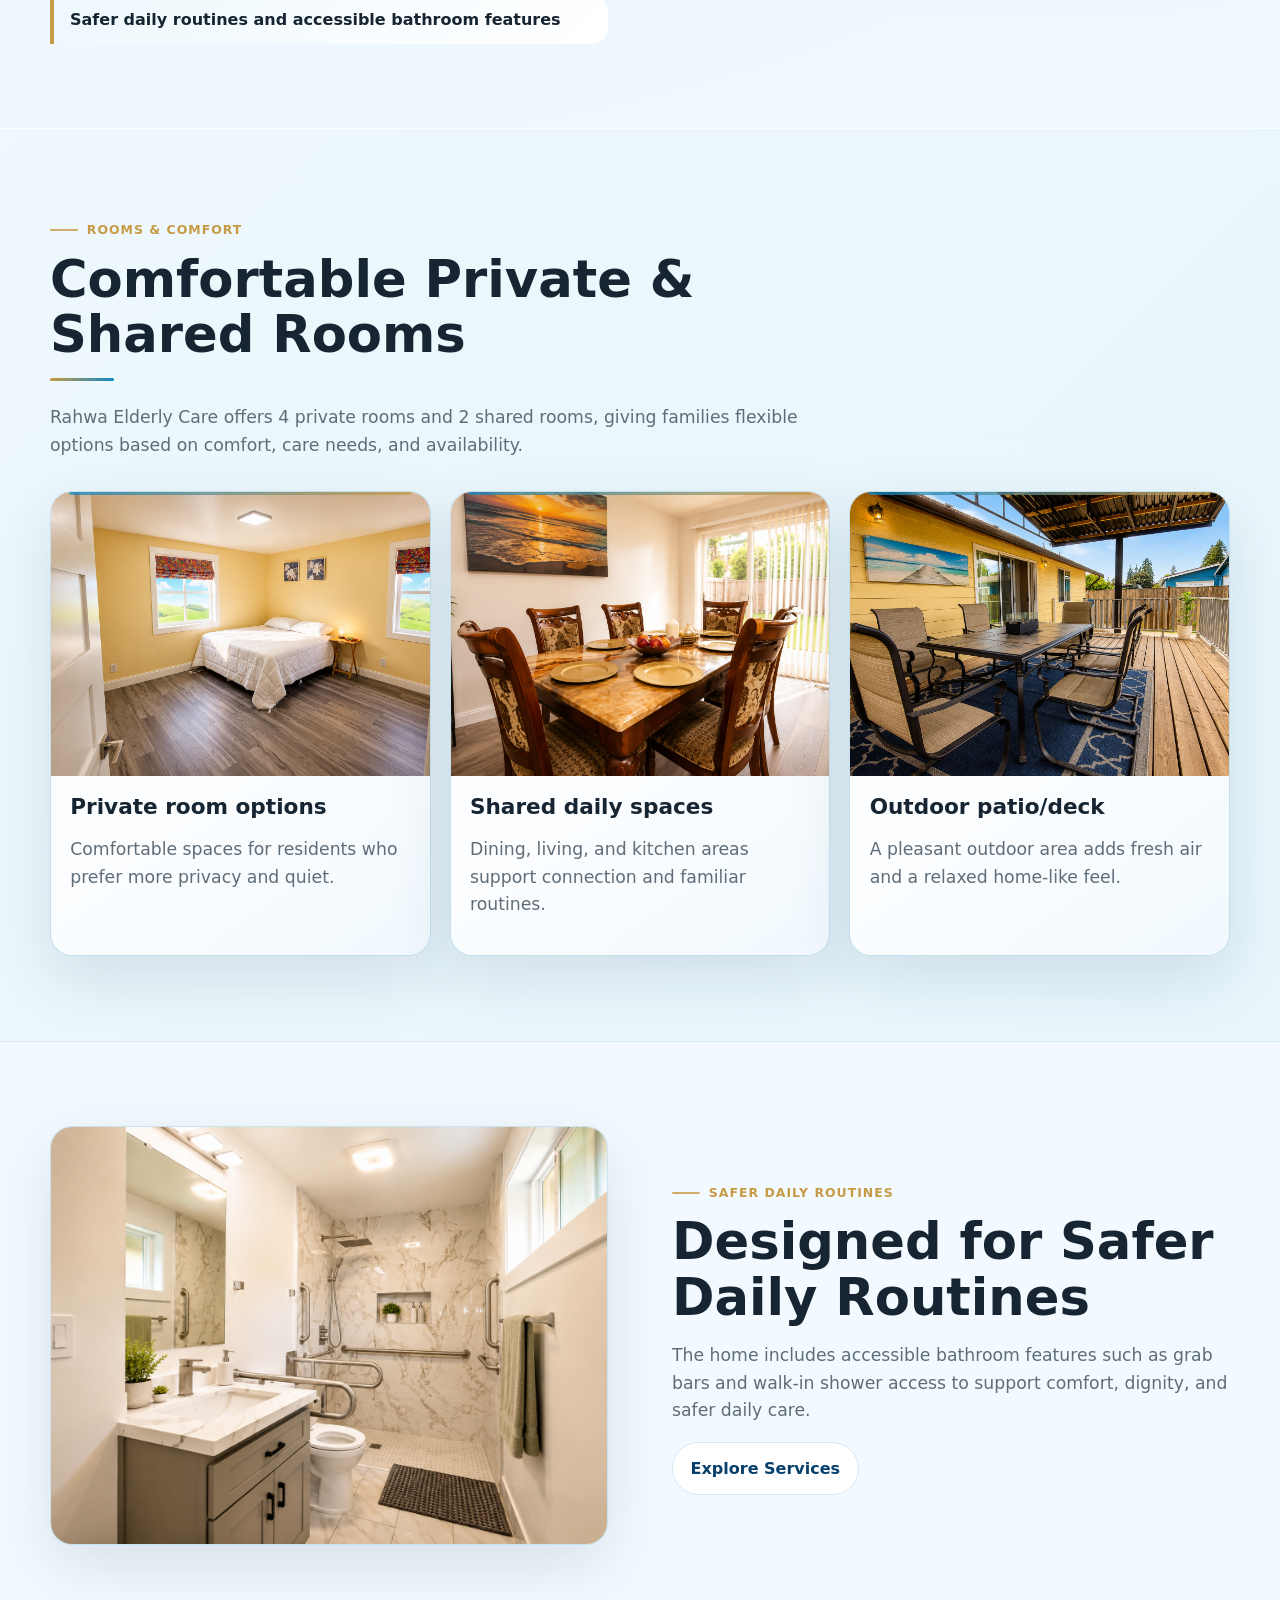
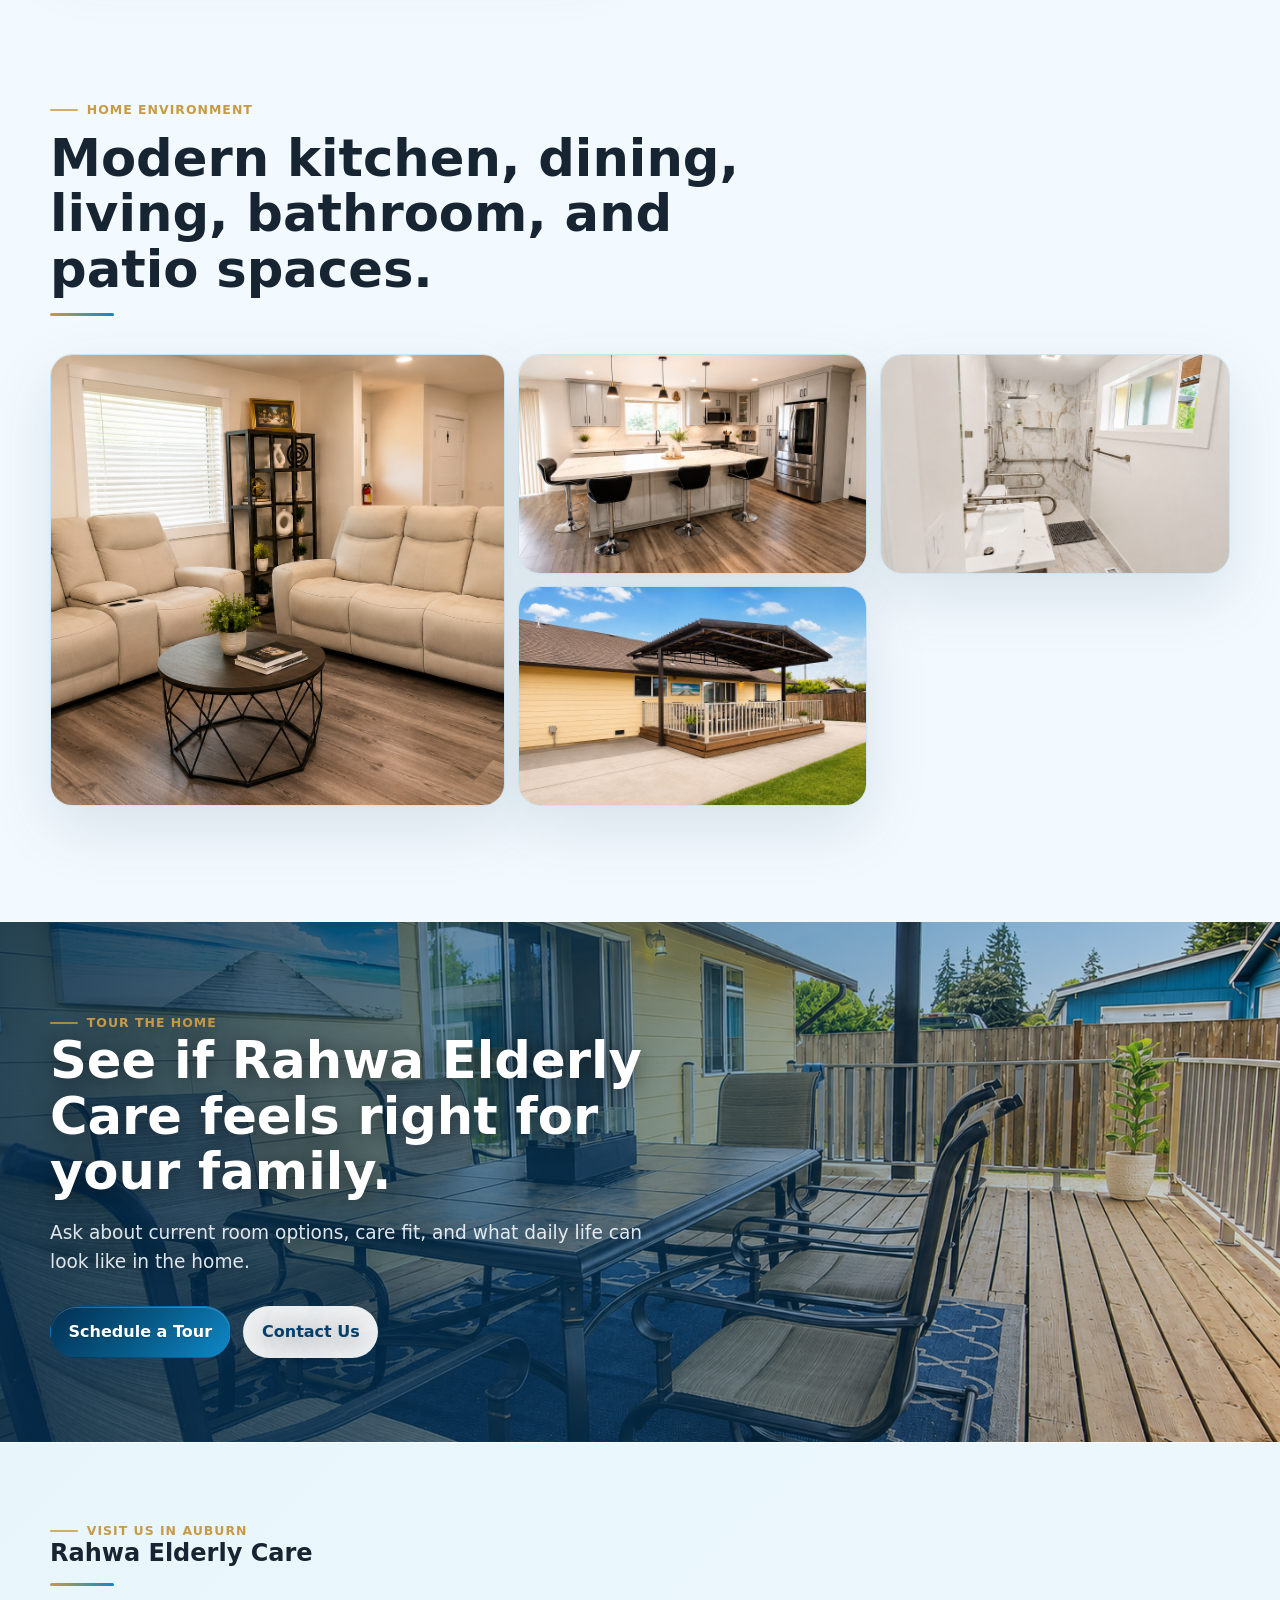
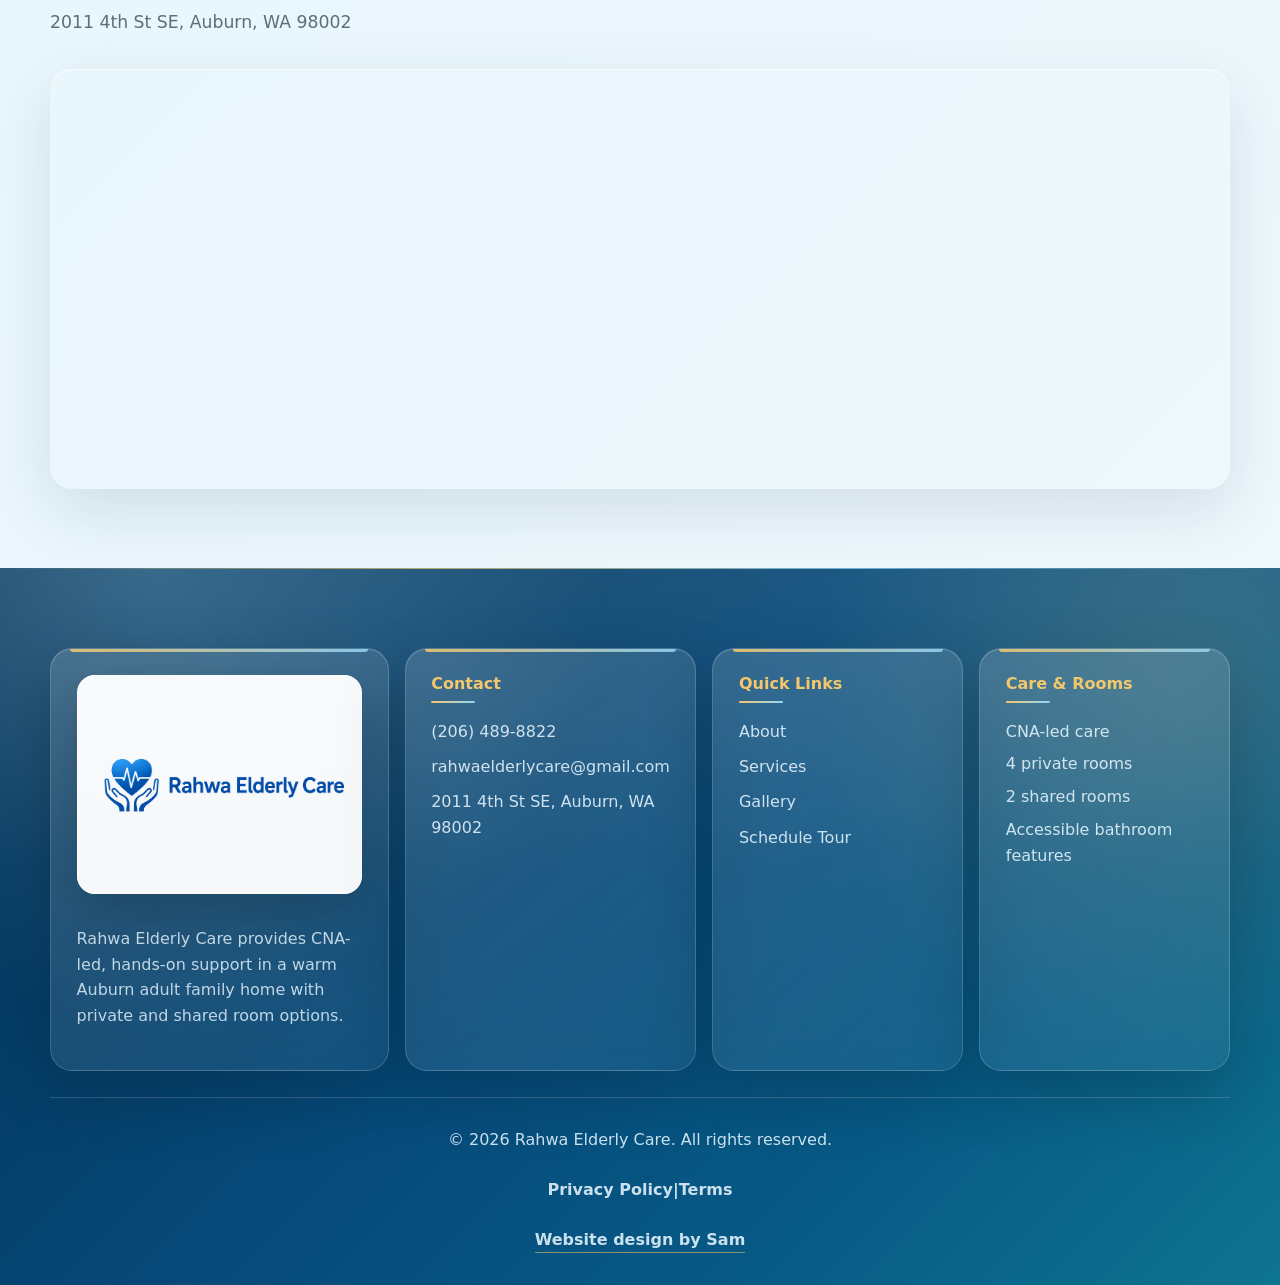
==== commit 9e6b8ccc: "Prepare Rahwa production metadata" ====
--- a/index.html
+++ b/index.html
@@ -5,7 +5,7 @@
   <meta name="viewport" content="width=device-width, initial-scale=1">
   <title>Rahwa Elderly Care | Adult Family Home in Auburn, WA</title>
   <meta name="description" content="Rahwa Elderly Care is a CNA-led adult family home in Auburn, WA offering compassionate residential care, comfortable private and shared rooms, and a warm home-like setting.">
-  <link rel="canonical" href="/">
+  <link rel="canonical" href="https://rahwaelderlycare.com/">
   <meta property="og:title" content="Rahwa Elderly Care | Adult Family Home in Auburn, WA">
   <meta property="og:description" content="Rahwa Elderly Care is a CNA-led adult family home in Auburn, WA offering compassionate residential care, comfortable private and shared rooms, and a warm home-like setting.">
   <meta property="og:type" content="website">
--- a/styles.css
+++ b/styles.css
@@ -29,11 +29,11 @@
 .site-header { position: sticky; top: 0; z-index: 20; background: linear-gradient(135deg, rgba(255,255,255,.98), rgba(232,246,252,.94)); backdrop-filter: blur(22px); border-bottom: 1px solid rgba(14, 136, 200, .2); box-shadow: 0 20px 48px rgba(3, 47, 82, .15); }
 .site-header:before { content: ""; position: absolute; inset: 0 0 auto; height: 3px; background: linear-gradient(90deg, var(--blue-deep), var(--blue-bright), var(--gold)); }
 .nav-shell { max-width: 1320px; margin: 0 auto; padding: 1rem 1.25rem; display: flex; align-items: center; gap: 1.25rem; }
-.brand { display: inline-flex; align-items: center; flex: 0 0 auto; }
-.brand img { width: min(520px, 54vw); height: 118px; object-fit: contain; object-position: left center; filter: drop-shadow(0 16px 28px rgba(3, 47, 82, .16)); mix-blend-mode: multiply; }
-.desktop-nav { margin-left: auto; display: flex; align-items: center; gap: .38rem; }
-.nav-link { position: relative; text-decoration: none; color: #244f68; font-weight: 850; padding: .7rem .82rem; border-radius: 999px; font-size: .92rem; transition: color .2s ease, background .2s ease, transform .2s ease, box-shadow .2s ease; }
-.nav-link:after { content: ""; position: absolute; left: 1rem; right: 1rem; bottom: .42rem; height: 2px; border-radius: 999px; background: var(--gold); opacity: 0; transform: scaleX(.3); transition: opacity .2s ease, transform .2s ease; }
+.brand { display: inline-flex; align-items: center; flex: 0 0 auto; width: clamp(300px, 30vw, 390px); height: 98px; overflow: hidden; }
+.brand img { width: 100%; height: 100%; object-fit: cover; object-position: center; filter: drop-shadow(0 16px 28px rgba(3, 47, 82, .16)); mix-blend-mode: multiply; }
+.desktop-nav { margin-left: auto; display: flex; align-items: center; gap: .48rem; }
+.nav-link { position: relative; display: inline-flex; align-items: center; justify-content: center; min-height: 50px; text-decoration: none; color: #244f68; font-weight: 900; padding: .82rem .98rem; border-radius: 999px; font-size: 1.02rem; transition: color .2s ease, background .2s ease, transform .2s ease, box-shadow .2s ease; }
+.nav-link:after { content: ""; position: absolute; left: 1.08rem; right: 1.08rem; bottom: .48rem; height: 3px; border-radius: 999px; background: var(--gold); opacity: 0; transform: scaleX(.3); transition: opacity .2s ease, transform .2s ease; }
 .nav-link:hover { color: var(--blue-deep); background: rgba(14, 136, 200, .11); transform: translateY(-1px); }
 .nav-link:hover:after, .nav-link.is-active:after { opacity: 1; transform: scaleX(1); }
 .nav-link.is-active { color: var(--blue-deep); background: linear-gradient(135deg, rgba(232,246,252,.98), rgba(255,255,255,.9)); box-shadow: inset 0 0 0 1px rgba(14, 136, 200, .18), 0 8px 22px rgba(3, 47, 82, .07); }
@@ -44,12 +44,15 @@
 .btn-secondary { color: var(--blue-dark); border-color: var(--line); background: white; }
 .btn-light { color: var(--blue-dark); background: rgba(255,255,255,.92); }
 .btn-secondary:hover, .btn-light:hover { border-color: rgba(14, 136, 200, .22); box-shadow: 0 12px 28px rgba(6, 74, 122, .12); }
-.header-cta { padding-inline: 1.45rem; min-height: 50px; white-space: nowrap; color: #ffffff; text-shadow: 0 1px 2px rgba(0,0,0,.3); border-color: rgba(255,255,255,.18); }
-.mobile-menu-toggle { display: none; flex: 0 0 48px; width: 48px; height: 48px; border-radius: 999px; border: 1px solid rgba(14, 136, 200, .22); background: white; box-shadow: 0 12px 26px rgba(6, 74, 122, .12); }
-.mobile-menu-toggle span { display: block; width: 19px; height: 2px; background: var(--blue-dark); margin: 4px auto; }
-.mobile-menu { display: none; border-top: 1px solid var(--line); padding: .75rem 1rem 1rem; background: rgba(255,255,255,.98); box-shadow: 0 20px 34px rgba(8, 58, 94, .12); }
-.mobile-menu-link { display: block; padding: .85rem 1rem; text-decoration: none; border-radius: .75rem; font-weight: 800; }
-.mobile-menu-link.is-active, .mobile-menu-link:hover { background: var(--sky); color: var(--blue-dark); }
+.header-cta { padding-inline: 1.65rem; min-height: 54px; font-size: 1.02rem; white-space: nowrap; color: #ffffff; text-shadow: 0 1px 2px rgba(0,0,0,.3); border-color: rgba(255,255,255,.18); }
+.mobile-menu-toggle { display: none; flex: 0 0 52px; width: 52px; height: 52px; border-radius: 999px; border: 1px solid rgba(14, 136, 200, .22); background: linear-gradient(135deg, #ffffff, var(--sky)); box-shadow: 0 12px 26px rgba(6, 74, 122, .12); transition: transform .2s ease, box-shadow .2s ease, border-color .2s ease; }
+.mobile-menu-toggle:hover { transform: translateY(-1px); border-color: rgba(14, 136, 200, .34); box-shadow: 0 18px 34px rgba(6, 74, 122, .16); }
+.mobile-menu-toggle span { display: block; width: 21px; height: 2px; background: var(--blue-dark); margin: 4px auto; border-radius: 999px; }
+.mobile-menu { display: none; border-top: 1px solid var(--line); padding: .85rem 1rem 1.1rem; background: linear-gradient(135deg, rgba(255,255,255,.99), rgba(232,246,252,.96)); box-shadow: 0 20px 34px rgba(8, 58, 94, .12); }
+.mobile-menu-link { position: relative; display: flex; align-items: center; min-height: 50px; padding: .9rem 1.05rem; text-decoration: none; border-radius: 999px; font-size: 1.02rem; font-weight: 900; color: #244f68; transition: color .2s ease, background .2s ease, transform .2s ease, box-shadow .2s ease; }
+.mobile-menu-link:after { content: ""; position: absolute; left: 1.05rem; right: 1.05rem; bottom: .48rem; height: 3px; border-radius: 999px; background: var(--gold); opacity: 0; transform: scaleX(.3); transition: opacity .2s ease, transform .2s ease; }
+.mobile-menu-link.is-active, .mobile-menu-link:hover { color: var(--blue-deep); background: linear-gradient(135deg, rgba(232,246,252,.98), rgba(255,255,255,.9)); box-shadow: inset 0 0 0 1px rgba(14, 136, 200, .18), 0 8px 22px rgba(3, 47, 82, .07); transform: translateY(-1px); }
+.mobile-menu-link.is-active:after, .mobile-menu-link:hover:after { opacity: 1; transform: scaleX(1); }
 .muted-link { color: var(--muted); font-weight: 700; }
 .hero { min-height: 720px; position: relative; display: grid; align-items: end; overflow: hidden; }
 .hero picture, .hero picture img { position: absolute; inset: 0; width: 100%; height: 100%; object-fit: cover; }
@@ -93,19 +96,19 @@
 .photo-mosaic img { width: 100%; height: 100%; object-fit: cover; border-radius: var(--radius-lg); box-shadow: var(--shadow); border: 1px solid rgba(190,221,238,.72); }
 .photo-mosaic img:first-child { grid-row: span 2; }
 .cta-photo { position: relative; min-height: 520px; display: grid; align-items: center; color: white; overflow: hidden; margin-top: 2rem; }
-.cta-photo > img { position: absolute; inset: 0; width: 100%; height: 100%; object-fit: cover; }
-.cta-photo:before { content: ""; position: absolute; inset: 0; background: linear-gradient(90deg, rgba(3,47,82,.58), rgba(6,74,122,.28) 46%, rgba(3,47,82,.08)); }
-.cta-photo > div { position: relative; width: min(760px, calc(100% - 2rem)); margin-left: max(1rem, calc((100vw - 1180px) / 2)); margin-right: auto; padding: clamp(1.15rem, 2.6vw, 1.8rem); border: 1px solid rgba(255,255,255,.18); border-radius: var(--radius-lg); background: linear-gradient(135deg, rgba(3,47,82,.22), rgba(3,47,82,.08)); box-shadow: 0 24px 68px rgba(0,0,0,.16), inset 0 1px 0 rgba(255,255,255,.1); backdrop-filter: blur(4px); text-shadow: 0 3px 20px rgba(0,0,0,.48); }
+.cta-photo > img { position: absolute; inset: 0; z-index: 0; width: 100%; height: 100%; object-fit: cover; }
+.cta-photo:before { content: ""; position: absolute; inset: 0; z-index: 1; background: linear-gradient(90deg, rgba(3,47,82,.84), rgba(6,74,122,.52) 48%, rgba(3,47,82,.16)); }
+.cta-photo > div { position: relative; z-index: 2; width: min(760px, calc(100% - 2rem)); margin-left: max(1rem, calc((100vw - 1180px) / 2)); margin-right: auto; padding: 0; border: 0; border-radius: 0; background: transparent; box-shadow: none; backdrop-filter: none; text-shadow: 0 3px 24px rgba(0,0,0,.55); }
 .cta-photo h2 { font-size: clamp(2rem, 4vw, 3.8rem); max-width: 690px; }
-.cta-photo p { max-width: 620px; font-size: 1.15rem; }
+.cta-photo p { max-width: 620px; font-size: clamp(1.03rem, 1.45vw, 1.18rem); color: rgba(245,250,255,.9); text-shadow: 0 2px 18px rgba(0,0,0,.46); }
 .map-section { padding: 4.5rem max(1rem, calc((100vw - 1180px) / 2)); background: linear-gradient(135deg, var(--sky), var(--section-soft)); box-shadow: inset 0 1px 0 rgba(255,255,255,.8); }
 .map-section iframe { width: 100%; height: 420px; border: 0; border-radius: var(--radius-lg); box-shadow: var(--shadow); }
-.page-hero { position: relative; min-height: 680px; display: grid; align-items: end; overflow: hidden; color: white; }
-.page-hero img { position: absolute; inset: 0; width: 100%; height: 100%; object-fit: cover; }
-.page-hero:before { content: ""; position: absolute; inset: 0; background: linear-gradient(90deg, rgba(3,47,82,.9), rgba(6,74,122,.62) 48%, rgba(3,47,82,.24)); }
-.page-hero div { position: relative; width: min(1180px, calc(100% - 2rem)); margin: 0 auto; padding: 0 0 6.3rem; max-width: 1180px; text-shadow: 0 3px 24px rgba(0,0,0,.5); }
-.page-hero h1 { font-size: clamp(2.7rem, 5.7vw, 5.35rem); max-width: 850px; margin-top: 1rem; }
-.page-hero p { max-width: 680px; font-size: clamp(1.05rem, 1.7vw, 1.32rem); text-shadow: 0 2px 20px rgba(0,0,0,.38); }
+.page-hero { position: relative; min-height: 720px; display: grid; align-items: end; overflow: hidden; color: white; }
+.page-hero img { position: absolute; inset: 0; z-index: 0; width: 100%; height: 100%; object-fit: cover; }
+.page-hero:before { content: ""; position: absolute; inset: 0; z-index: 1; background: linear-gradient(90deg, rgba(3,47,82,.9), rgba(6,74,122,.62) 48%, rgba(3,47,82,.24)); }
+.page-hero div { position: relative; z-index: 2; width: min(1180px, calc(100% - 2rem)); margin: 0 auto; padding: 0 0 6.5rem; max-width: 1180px; text-shadow: 0 3px 24px rgba(0,0,0,.5); }
+.page-hero h1 { font-size: clamp(2.7rem, 6vw, 5.8rem); max-width: 850px; margin-top: 1rem; }
+.page-hero p { max-width: 680px; font-size: clamp(1.05rem, 1.7vw, 1.32rem); color: rgba(245,250,255,.9); text-shadow: 0 2px 20px rgba(0,0,0,.42); }
 .hero-actions { margin-top: 1.8rem; }
 .service-grid { grid-template-columns: repeat(4, 1fr); }
 .service-grid h3, .cards-three h3 { color: var(--blue-dark); font-size: 1.35rem; }
@@ -171,12 +174,19 @@
 .footer-grid { display: grid; grid-template-columns: 1.35fr 1fr 1fr 1fr; gap: 1rem; }
 .footer-card { position: relative; min-height: 100%; padding: clamp(1.25rem, 2vw, 1.6rem); border: 1px solid rgba(255,255,255,.17); border-radius: var(--radius-lg); background: linear-gradient(145deg, rgba(255,255,255,.14), rgba(255,255,255,.06)); box-shadow: 0 24px 66px rgba(0,0,0,.2), inset 0 1px 0 rgba(255,255,255,.13); backdrop-filter: blur(16px); transition: transform .2s ease, border-color .2s ease, background .2s ease, box-shadow .2s ease; }
 .footer-card:before { content: ""; position: absolute; left: 1.2rem; right: 1.2rem; top: 0; height: 3px; border-radius: 0 0 999px 999px; background: linear-gradient(90deg, #f4c76b, #93d5f6); opacity: .86; }
+.footer-card:after { content: ""; position: absolute; left: 1.2rem; right: 1.2rem; bottom: 0; height: 3px; border-radius: 999px 999px 0 0; background: linear-gradient(90deg, #f4c76b, #93d5f6); opacity: 0; transform: scaleX(.3); transform-origin: center; transition: opacity .2s ease, transform .2s ease; }
 .footer-card:hover { transform: translateY(-4px); border-color: rgba(244,199,107,.5); background: linear-gradient(180deg, rgba(255,255,255,.17), rgba(255,255,255,.085)); box-shadow: 0 32px 78px rgba(0,0,0,.27), 0 0 36px rgba(147,213,246,.08); }
+.footer-card:hover:after { opacity: 1; transform: scaleX(1); }
 .footer-brand-card { display: flex; flex-direction: column; gap: 1rem; }
 .footer-logo { width: min(350px, 100%); max-width: 100%; border-radius: calc(var(--radius-lg) - 4px); padding: .62rem; background: rgba(255,255,255,.96); box-shadow: 0 20px 58px rgba(0,0,0,.22), inset 0 0 0 1px rgba(255,255,255,.9); filter: none; mix-blend-mode: normal; }
 .site-footer h2 { position: relative; font-size: 1rem; color: #f4c76b; margin: 0 0 1rem; padding-bottom: .65rem; }
-.site-footer h2:after { content: ""; position: absolute; left: 0; bottom: 0; width: 44px; height: 2px; border-radius: 999px; background: linear-gradient(90deg, #f4c76b, #93d5f6); }
+.site-footer h2:after { content: ""; position: absolute; left: 0; bottom: 0; width: 44px; height: 2px; border-radius: 999px; background: linear-gradient(90deg, #f4c76b, #93d5f6); transform-origin: left; transition: width .2s ease, box-shadow .2s ease; }
+.footer-card:hover h2:after { width: 68px; box-shadow: 0 0 18px rgba(244,199,107,.24); }
 .site-footer a, .site-footer span { display: block; color: rgba(235,248,255,.86); text-decoration: none; margin: .45rem 0; transition: color .18s ease, transform .18s ease; }
+.footer-card a { position: relative; width: fit-content; max-width: 100%; padding-bottom: .16rem; }
+.footer-card a:after { content: ""; position: absolute; left: 0; right: 0; bottom: 0; height: 2px; border-radius: 999px; background: linear-gradient(90deg, #f4c76b, #93d5f6); opacity: 0; transform: scaleX(.28); transform-origin: left; transition: opacity .18s ease, transform .18s ease; }
+.footer-card a:hover:after { opacity: 1; transform: scaleX(1); }
+.footer-card:hover a, .footer-card:hover span, .footer-card:hover p { color: rgba(245,250,255,.94); }
 .site-footer a:hover { color: #ffffff; transform: translateX(3px); }
 .site-footer p { color: rgba(235,248,255,.8); }
 .design-credit { color: #f4c76b; font-weight: 900; display: inline-block; border-bottom: 1px solid rgba(244,199,107,.55); text-decoration: none; }
@@ -195,7 +205,7 @@
   .mobile-menu-toggle { display: block; margin-left: auto; }
   .mobile-menu.is-open { display: block; }
   .nav-shell { max-width: 100%; }
-  .brand img { width: min(380px, 66vw); height: 88px; }
+  .brand { width: min(360px, 66vw); height: 88px; }
   .hero { min-height: 650px; }
   .trust-strip, .feature-grid, .cards-three, .service-grid, .gallery-grid, .footer-grid { grid-template-columns: repeat(2, 1fr); }
   .premium-stat-grid, .service-grid-premium { grid-template-columns: repeat(2, 1fr); }
@@ -205,7 +215,7 @@
 }
 @media (max-width: 640px) {
   .nav-shell { padding: .65rem 1rem; }
-  .brand img { width: min(310px, 72vw); height: 70px; }
+  .brand { width: min(300px, 72vw); height: 72px; }
   .hero { min-height: 610px; }
   .hero-content { padding-bottom: 4.5rem; }
   h1 { font-size: 2.55rem; }
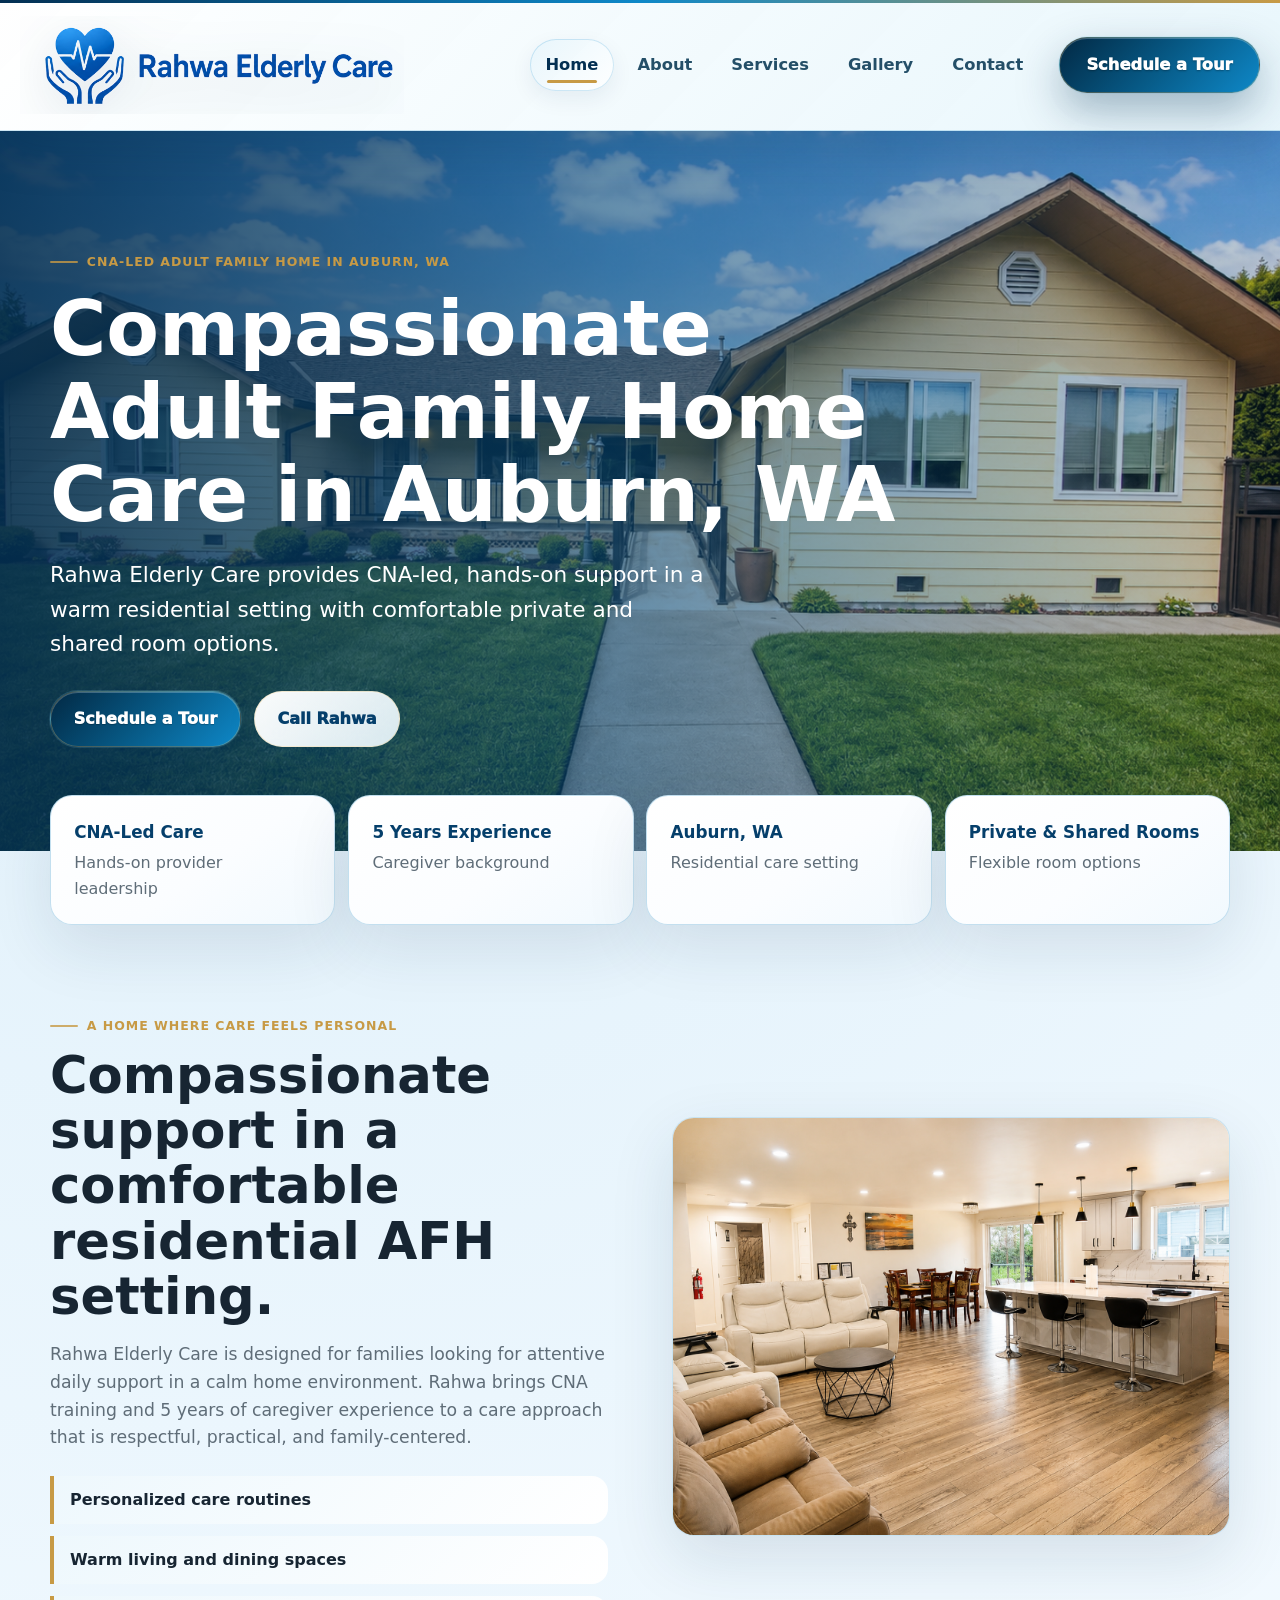
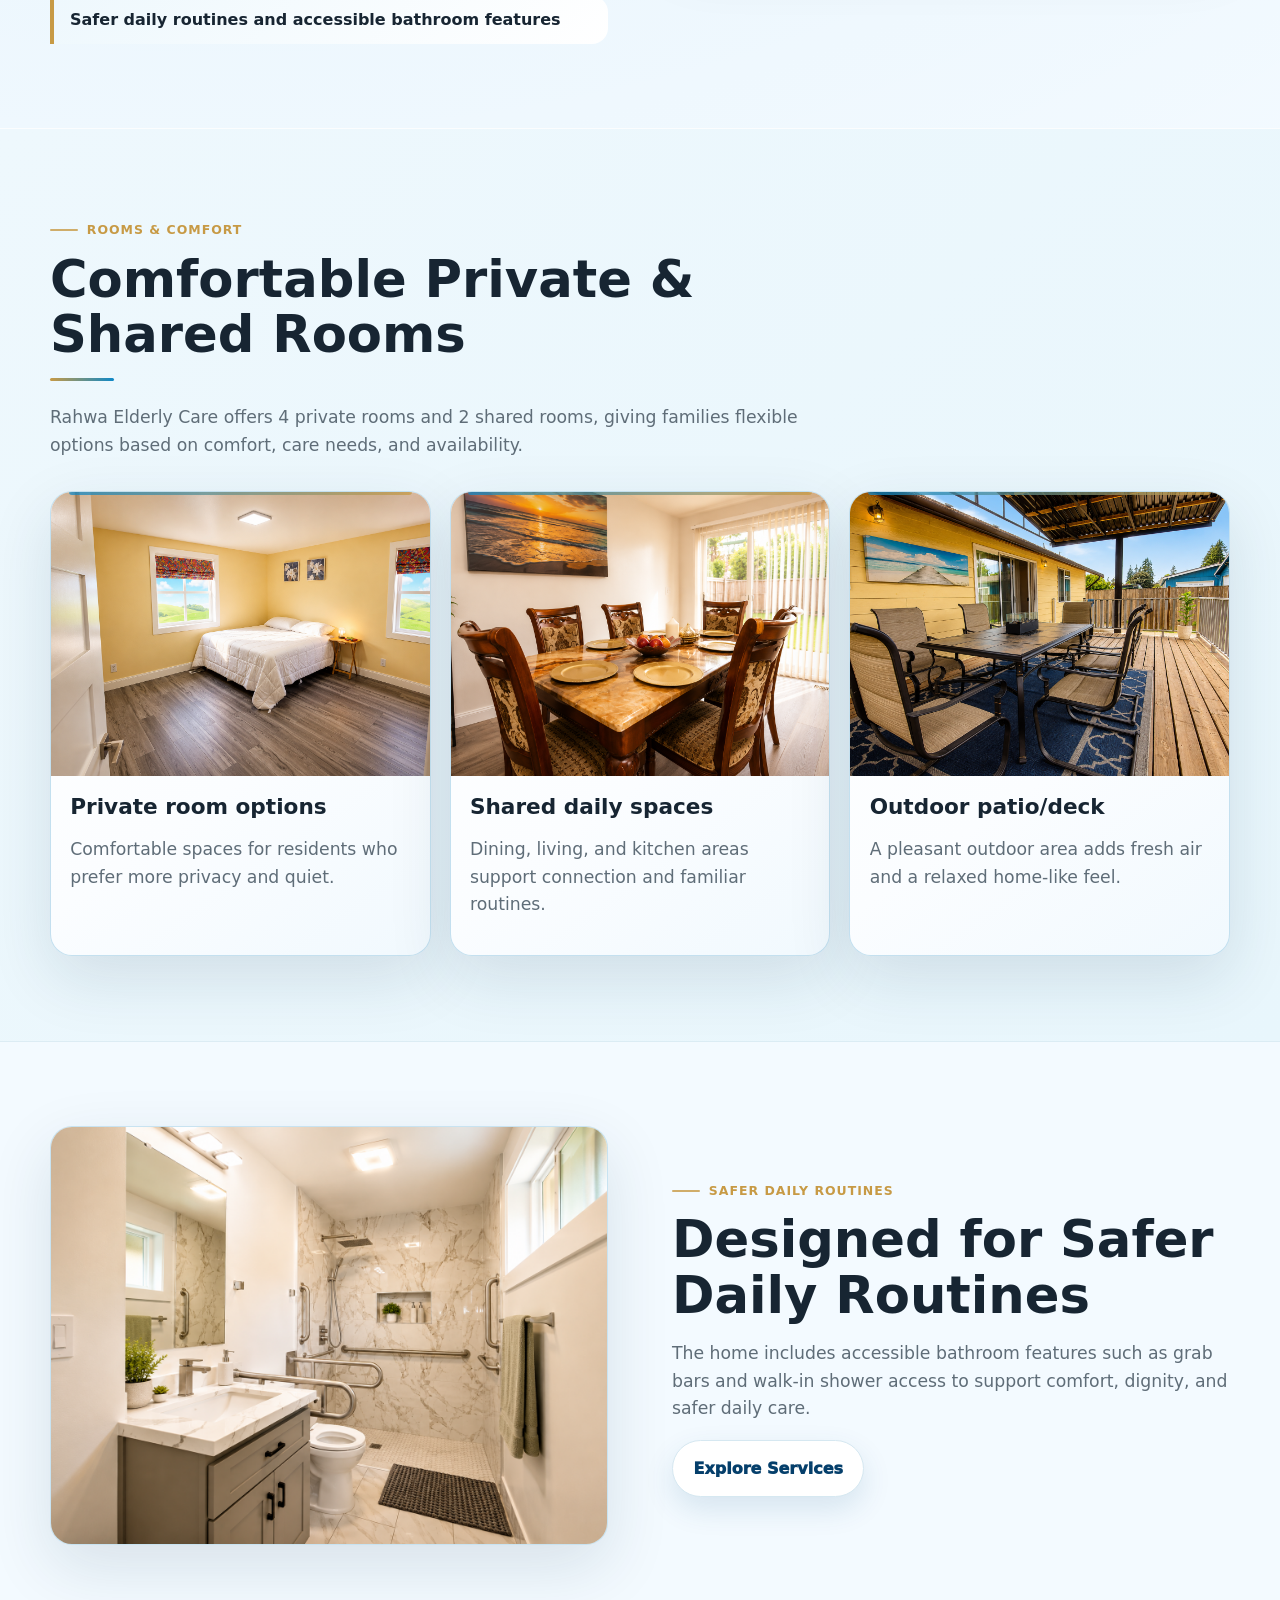
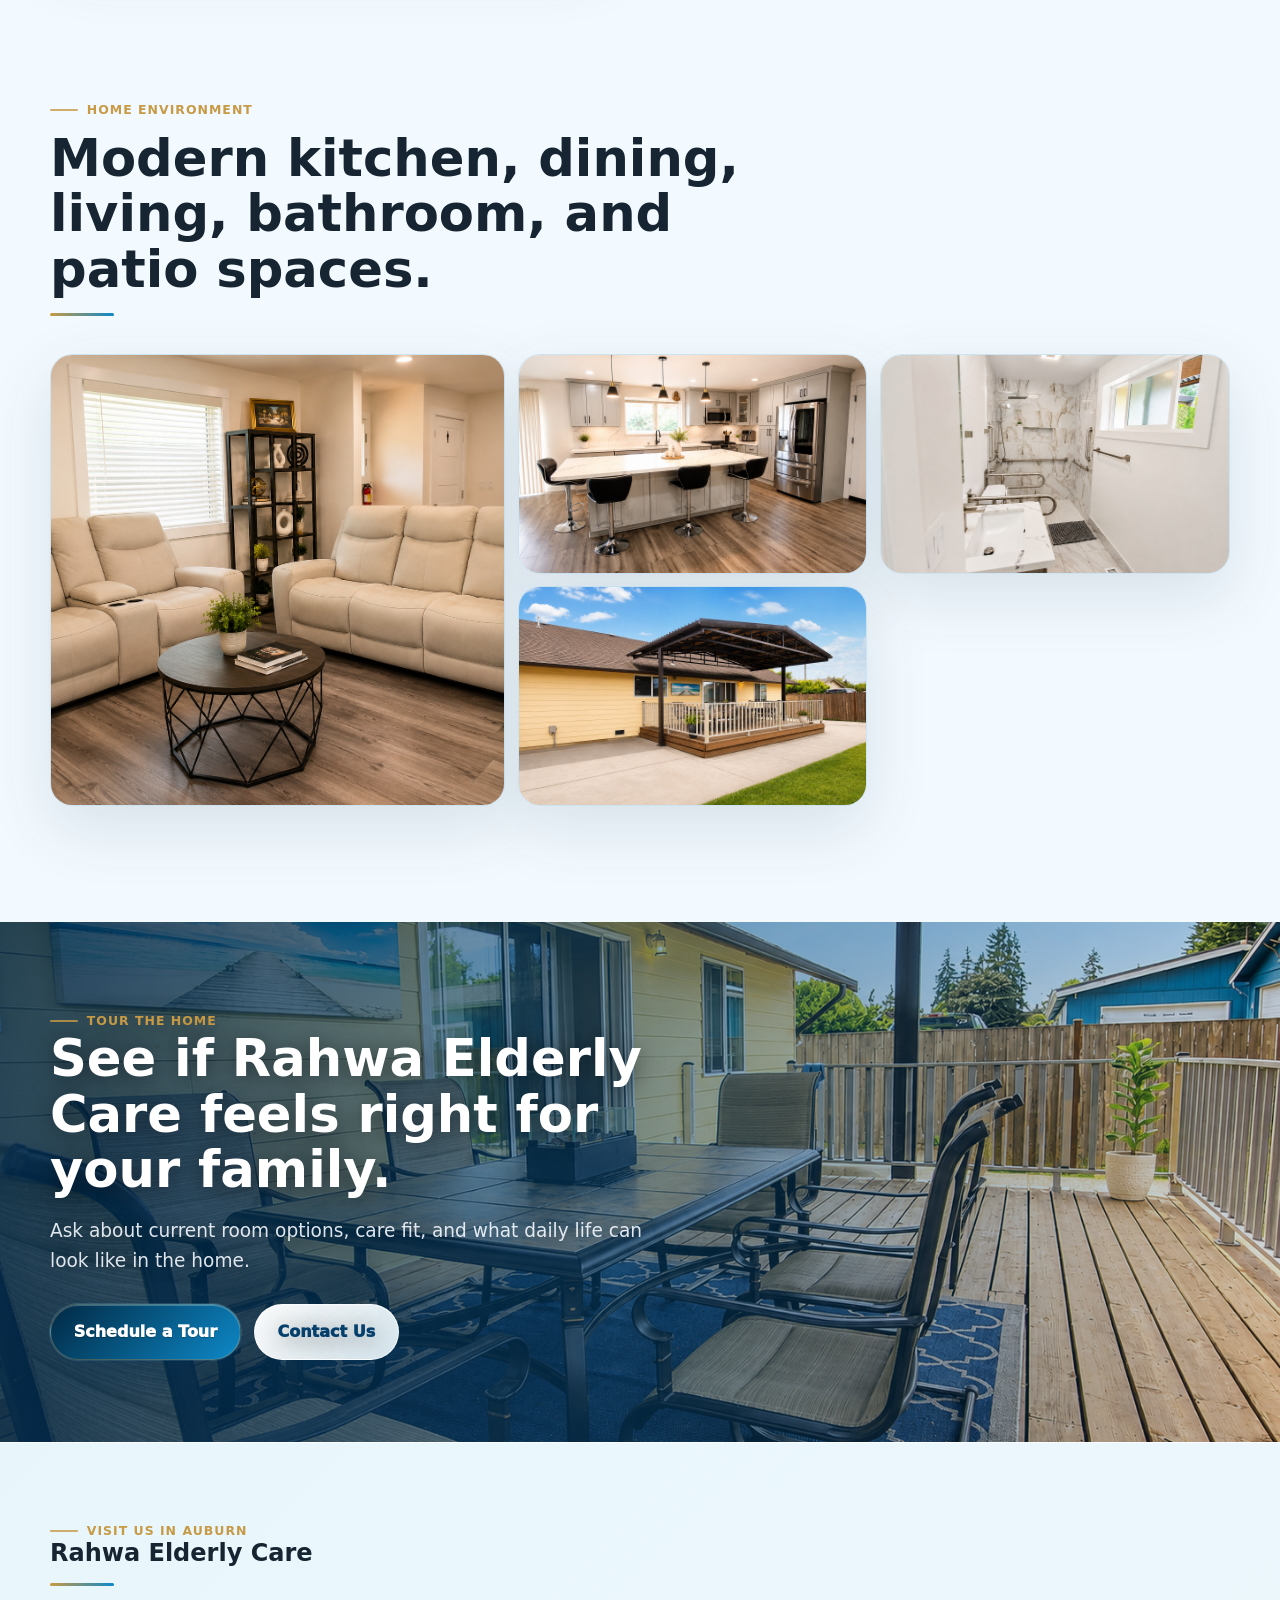
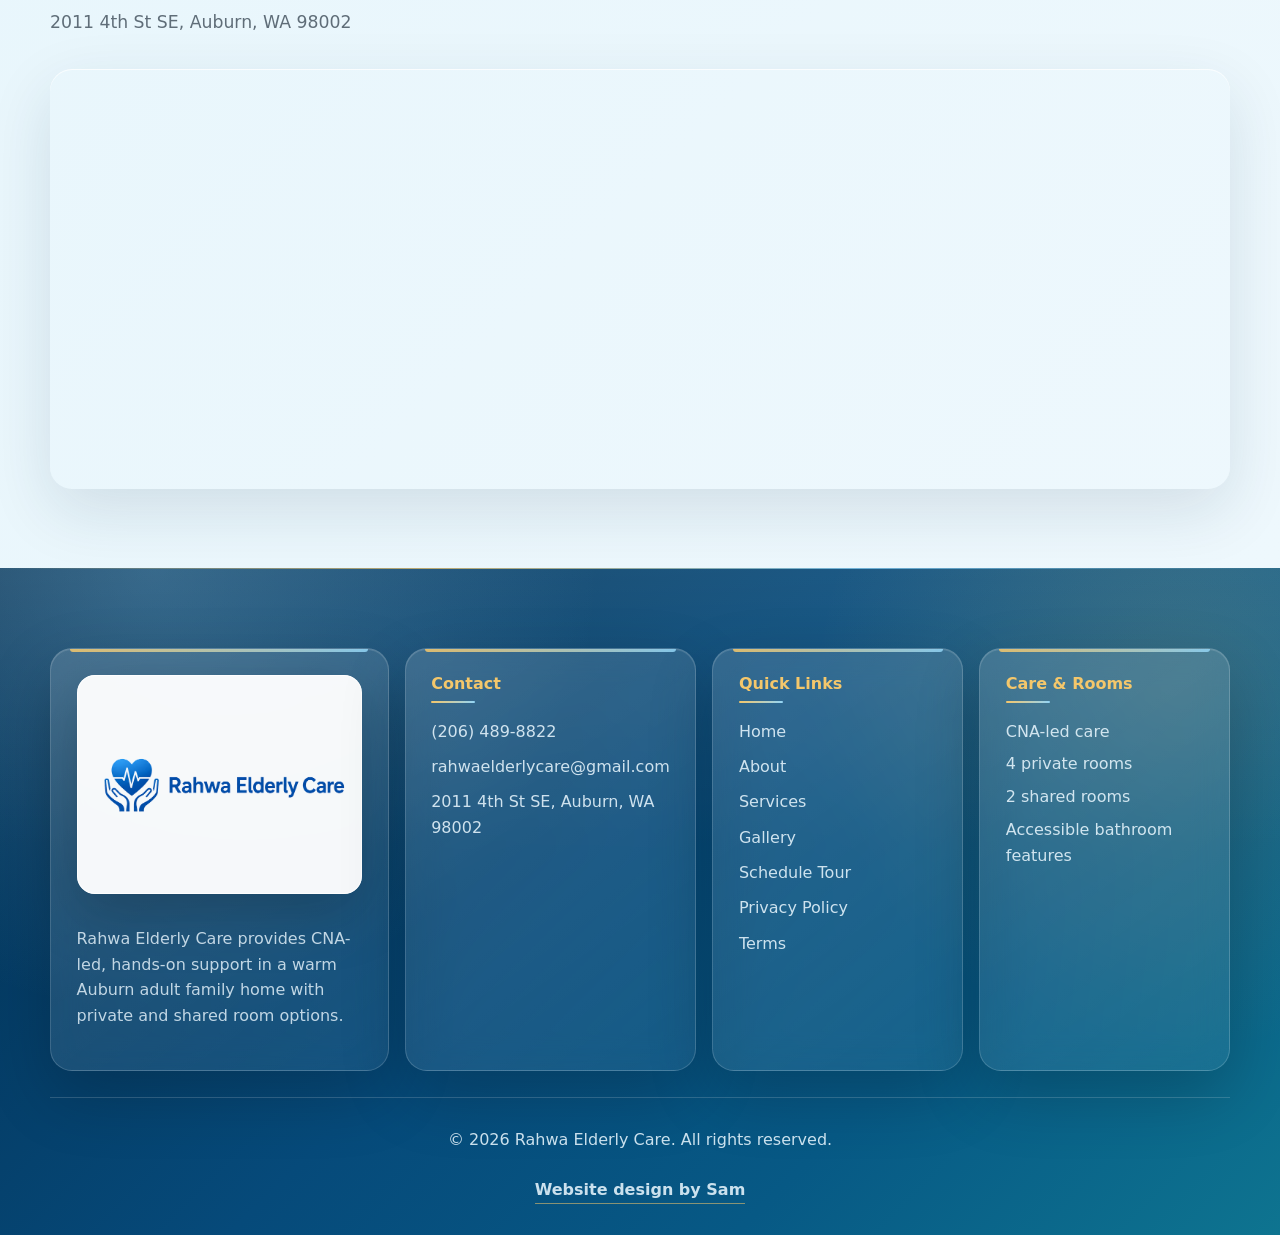
==== commit 1bebb5a1: "Polish Rahwa footer links and CTA buttons" ====
--- a/index.html
+++ b/index.html
@@ -145,10 +145,13 @@
       </div>
       <div class="footer-card">
         <h2>Quick Links</h2>
+        <a href="./">Home</a>
         <a href="about/">About</a>
         <a href="services/">Services</a>
         <a href="gallery/">Gallery</a>
         <a href="schedule-tour/">Schedule Tour</a>
+        <a href="privacy-policy/">Privacy Policy</a>
+        <a href="terms/">Terms</a>
       </div>
       <div class="footer-card">
         <h2>Care & Rooms</h2>
@@ -160,8 +163,7 @@
     </div>
     <div class="footer-bottom">
       <span>&copy; 2026 Rahwa Elderly Care. All rights reserved.</span>
-      <span class="footer-legal-links"><a href="privacy-policy/">Privacy Policy</a><span class="footer-divider" aria-hidden="true"> | </span><a href="terms/">Terms</a></span>
-      <a class="design-credit" href="https://webdesignsbysam.com" target="_blank" rel="noopener">Website design by Sam</a>
+      <a class="design-credit" href="https://www.afhdesignsbysam.com/" target="_blank" rel="noopener">Website design by Sam</a>
     </div>
   </footer>
   <script src="assets/js/site.js" defer></script>
--- a/styles.css
+++ b/styles.css
@@ -37,13 +37,17 @@
 .nav-link:hover { color: var(--blue-deep); background: rgba(14, 136, 200, .11); transform: translateY(-1px); }
 .nav-link:hover:after, .nav-link.is-active:after { opacity: 1; transform: scaleX(1); }
 .nav-link.is-active { color: var(--blue-deep); background: linear-gradient(135deg, rgba(232,246,252,.98), rgba(255,255,255,.9)); box-shadow: inset 0 0 0 1px rgba(14, 136, 200, .18), 0 8px 22px rgba(3, 47, 82, .07); }
-.btn { display: inline-flex; align-items: center; justify-content: center; min-height: 46px; padding: .78rem 1.1rem; border-radius: 999px; font-weight: 900; text-decoration: none; border: 1px solid transparent; cursor: pointer; letter-spacing: 0; transition: transform .18s ease, box-shadow .18s ease, background .18s ease, border-color .18s ease; }
-.btn:hover { transform: translateY(-2px); }
-.btn-primary { background: linear-gradient(135deg, var(--blue-deep), var(--blue), var(--blue-bright)); color: #ffffff; text-shadow: 0 1px 1px rgba(0,0,0,.22); box-shadow: 0 16px 38px rgba(3, 47, 82, .3), inset 0 1px 0 rgba(255,255,255,.22); }
-.btn-primary:hover { background: linear-gradient(135deg, #022944, #064f78, #0878b8); box-shadow: var(--shadow-strong); }
+.btn { position: relative; isolation: isolate; overflow: hidden; display: inline-flex; align-items: center; justify-content: center; min-height: 50px; padding: .9rem 1.28rem; border-radius: 999px; font-weight: 950; text-decoration: none; border: 1px solid transparent; cursor: pointer; letter-spacing: 0; box-shadow: 0 12px 30px rgba(6,74,122,.12), inset 0 1px 0 rgba(255,255,255,.2); transition: transform .18s ease, box-shadow .18s ease, background .18s ease, border-color .18s ease, color .18s ease; }
+.btn:before { content: ""; position: absolute; inset: 0; z-index: -1; background: linear-gradient(110deg, transparent 0%, rgba(255,255,255,.34) 46%, transparent 62%); transform: translateX(-120%); transition: transform .45s ease; }
+.btn:hover { transform: translateY(-3px); }
+.btn:hover:before { transform: translateX(120%); }
+.btn-primary { background: linear-gradient(135deg, #022944, var(--blue), var(--blue-bright)); color: #ffffff; text-shadow: 0 1px 1px rgba(0,0,0,.24); border-color: rgba(255,255,255,.2); box-shadow: 0 18px 44px rgba(3, 47, 82, .34), 0 0 0 1px rgba(147,213,246,.18), inset 0 1px 0 rgba(255,255,255,.24); }
+.btn-primary:hover { background: linear-gradient(135deg, #021f36, #064f78, #0793d8); box-shadow: 0 26px 64px rgba(3, 47, 82, .4), 0 0 0 1px rgba(244,199,107,.3), inset 0 1px 0 rgba(255,255,255,.28); }
 .btn-secondary { color: var(--blue-dark); border-color: var(--line); background: white; }
-.btn-light { color: var(--blue-dark); background: rgba(255,255,255,.92); }
-.btn-secondary:hover, .btn-light:hover { border-color: rgba(14, 136, 200, .22); box-shadow: 0 12px 28px rgba(6, 74, 122, .12); }
+.btn-light { color: var(--blue-dark); background: linear-gradient(135deg, rgba(255,255,255,.98), rgba(232,246,252,.92)); border-color: rgba(255,255,255,.72); }
+.btn-secondary:hover, .btn-light:hover { color: var(--blue-deep); border-color: rgba(14, 136, 200, .28); box-shadow: 0 18px 42px rgba(6, 74, 122, .18), inset 0 1px 0 rgba(255,255,255,.9); }
+.hero-actions .btn, .cta-photo .btn, .hero .button-row .btn { min-height: 54px; padding-inline: 1.42rem; }
+.btn[href^="tel:"], .btn[href*="schedule-tour"] { border-color: rgba(244,199,107,.28); }
 .header-cta { padding-inline: 1.65rem; min-height: 54px; font-size: 1.02rem; white-space: nowrap; color: #ffffff; text-shadow: 0 1px 2px rgba(0,0,0,.3); border-color: rgba(255,255,255,.18); }
 .mobile-menu-toggle { display: none; flex: 0 0 52px; width: 52px; height: 52px; border-radius: 999px; border: 1px solid rgba(14, 136, 200, .22); background: linear-gradient(135deg, #ffffff, var(--sky)); box-shadow: 0 12px 26px rgba(6, 74, 122, .12); transition: transform .2s ease, box-shadow .2s ease, border-color .2s ease; }
 .mobile-menu-toggle:hover { transform: translateY(-1px); border-color: rgba(14, 136, 200, .34); box-shadow: 0 18px 34px rgba(6, 74, 122, .16); }
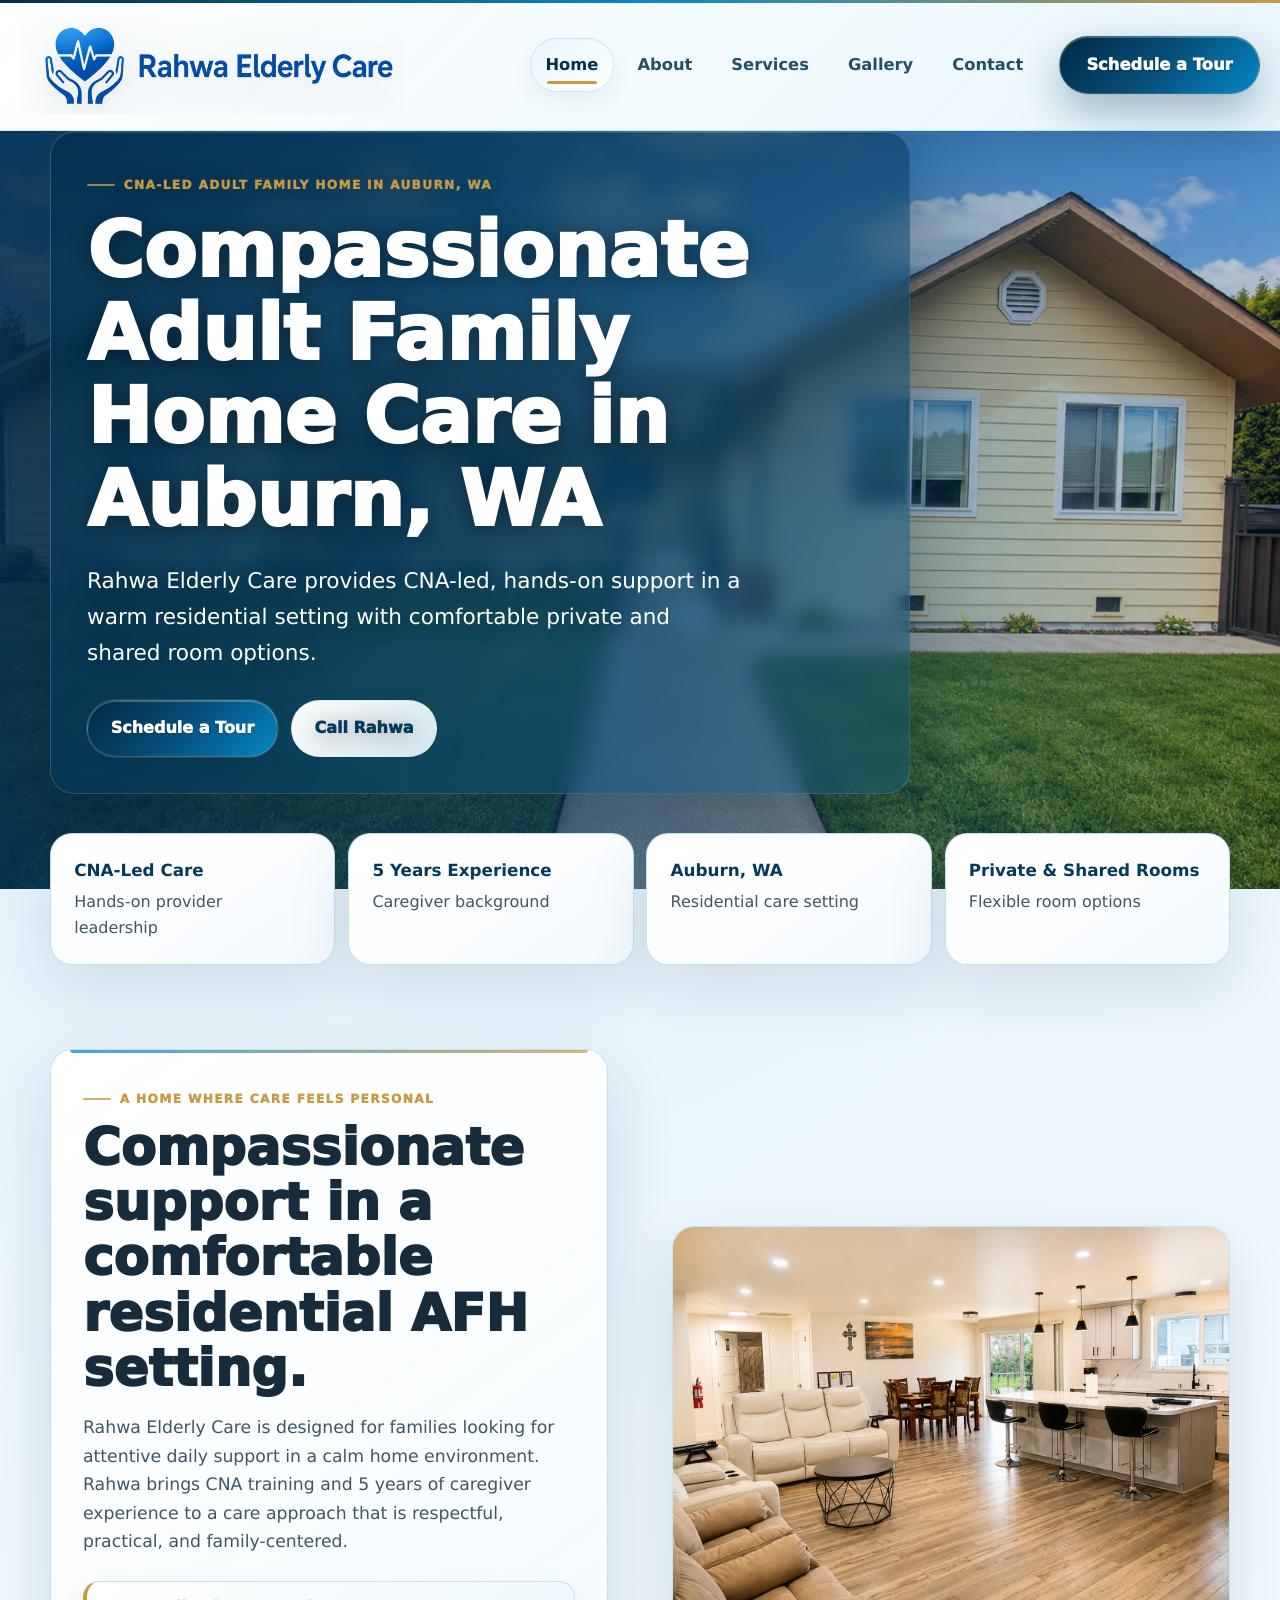
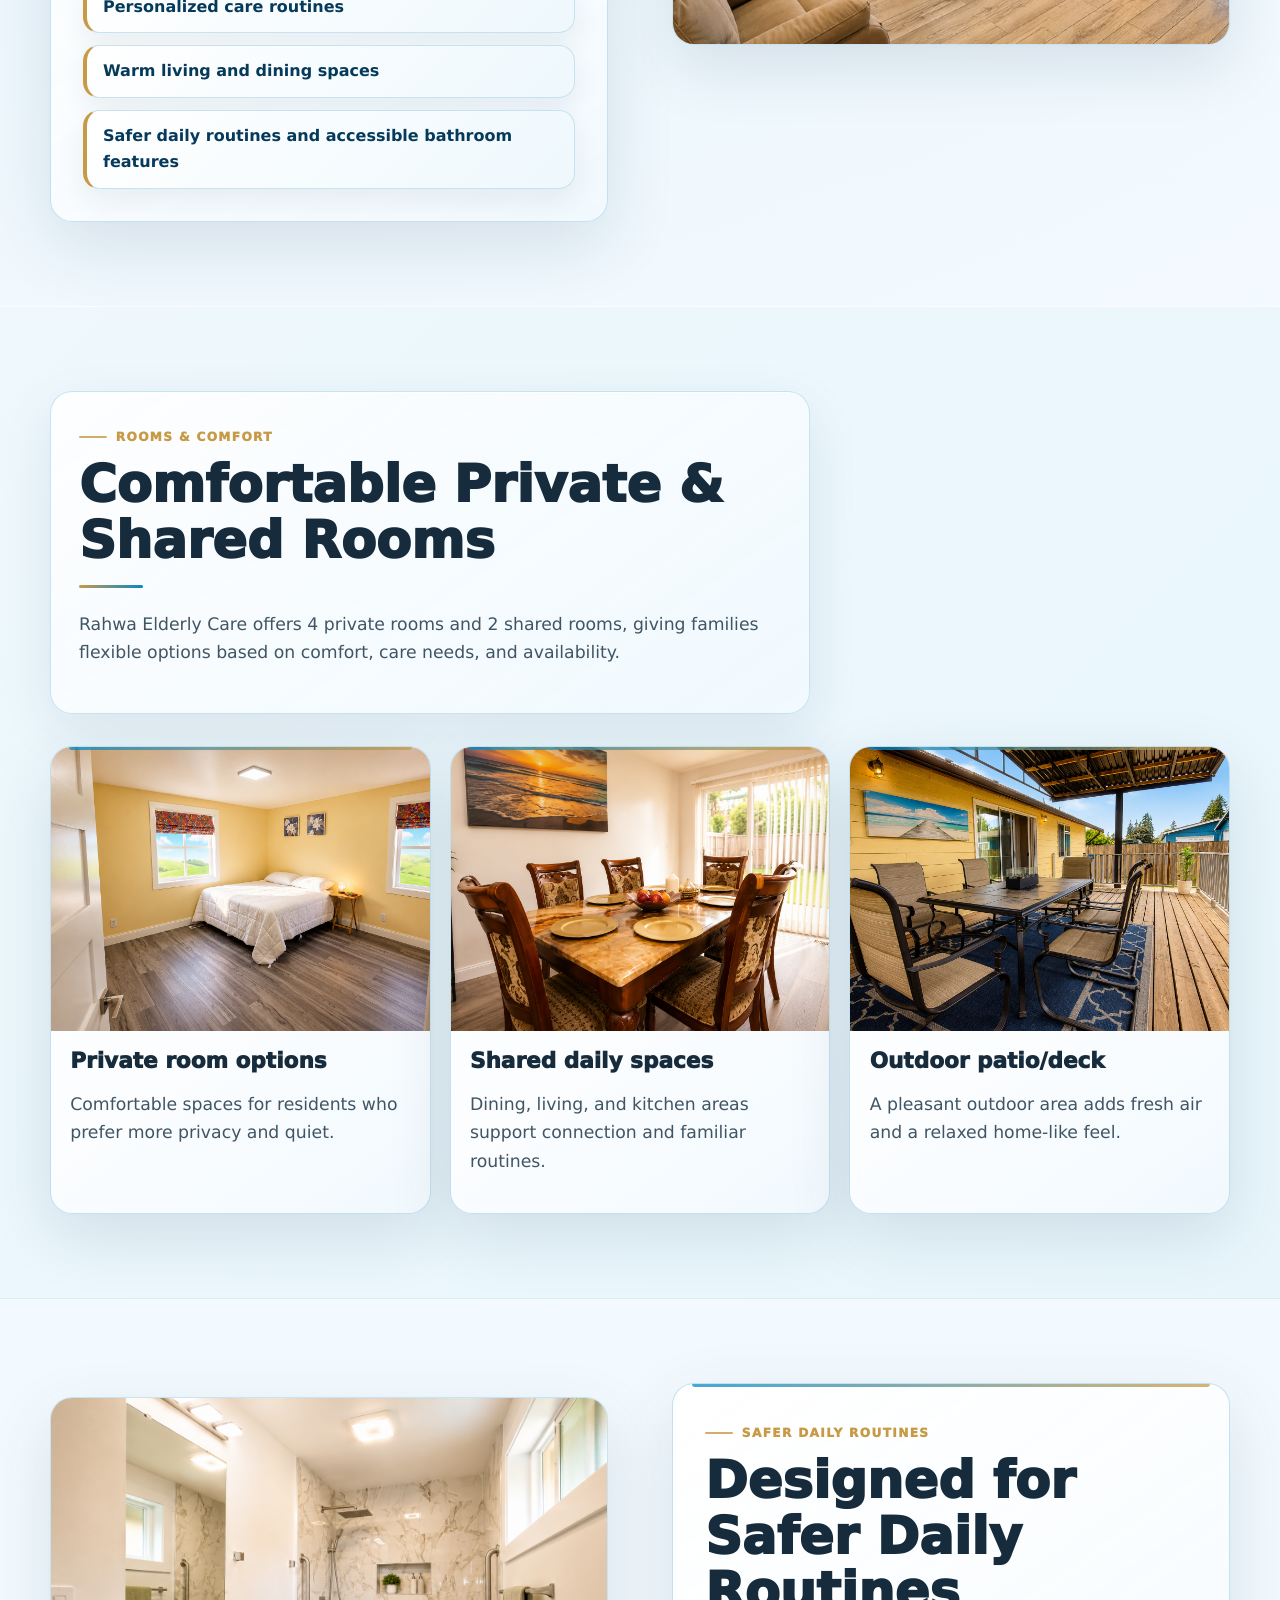
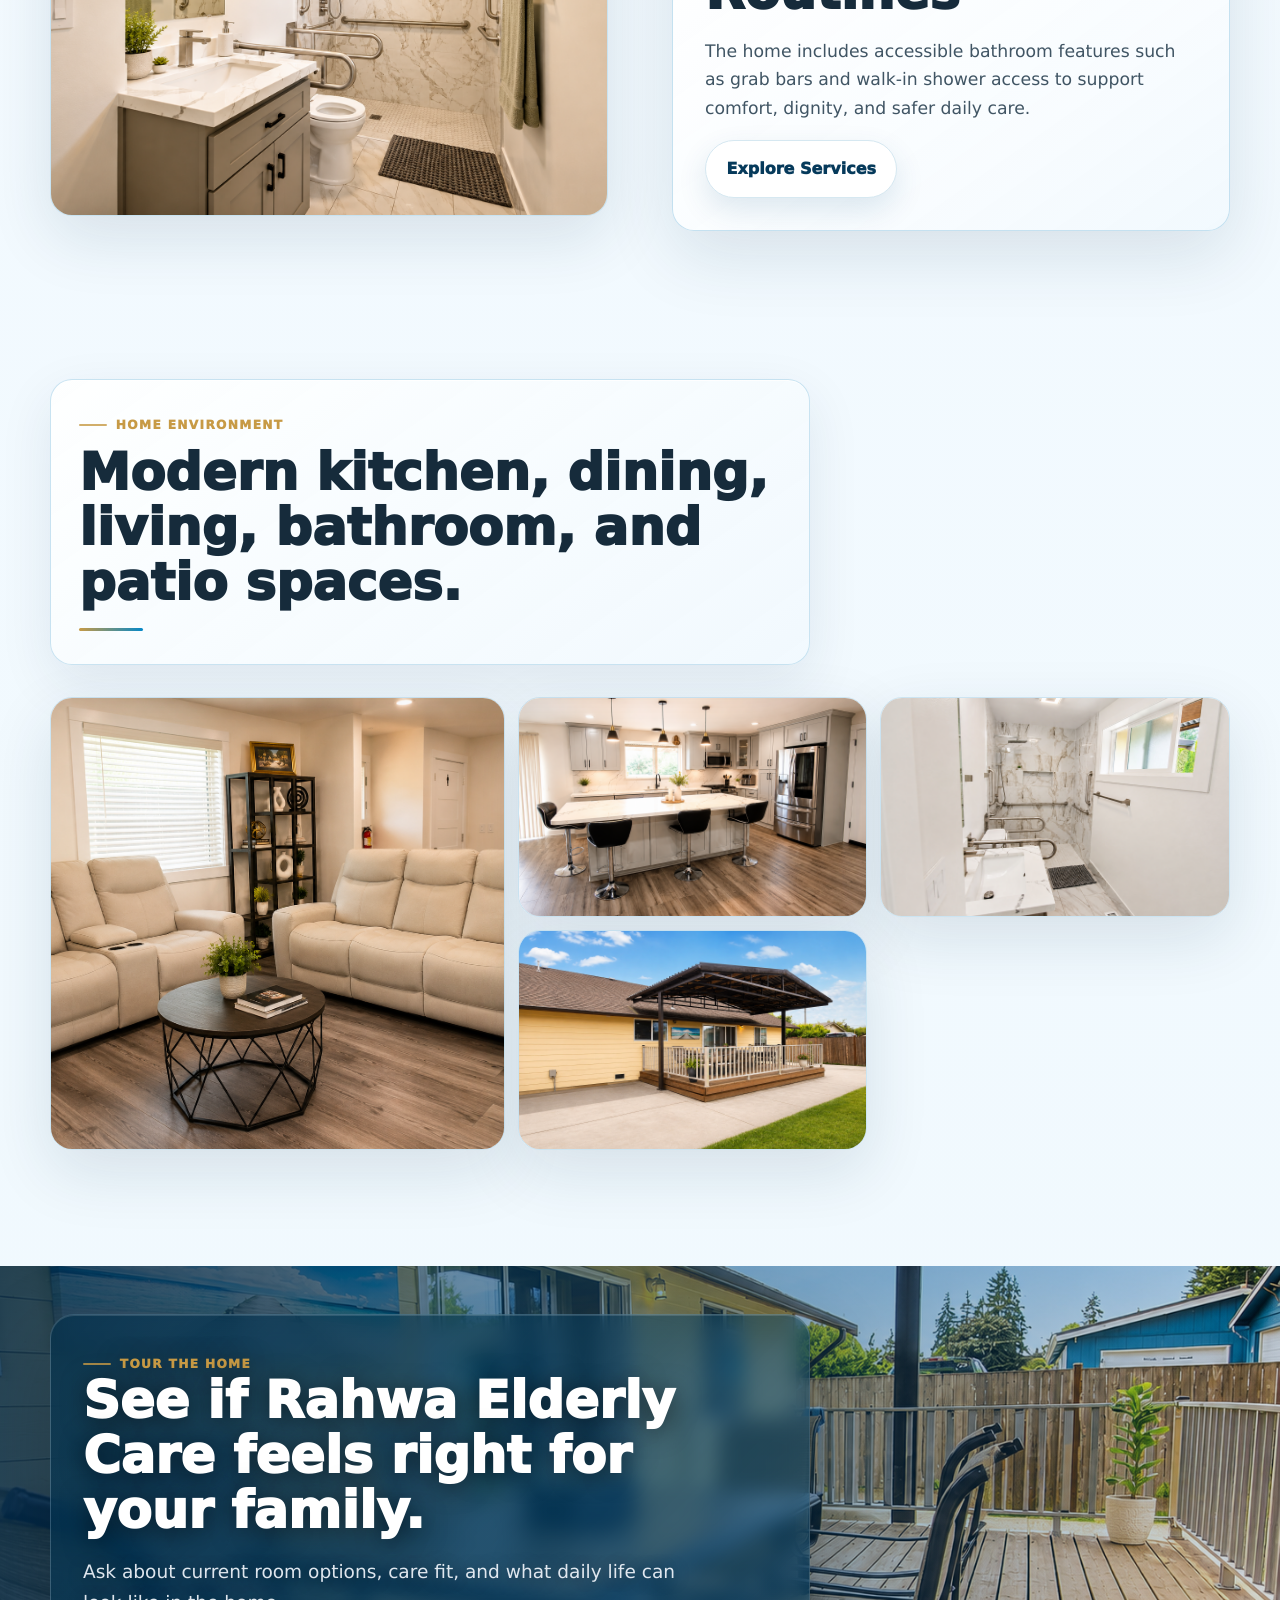
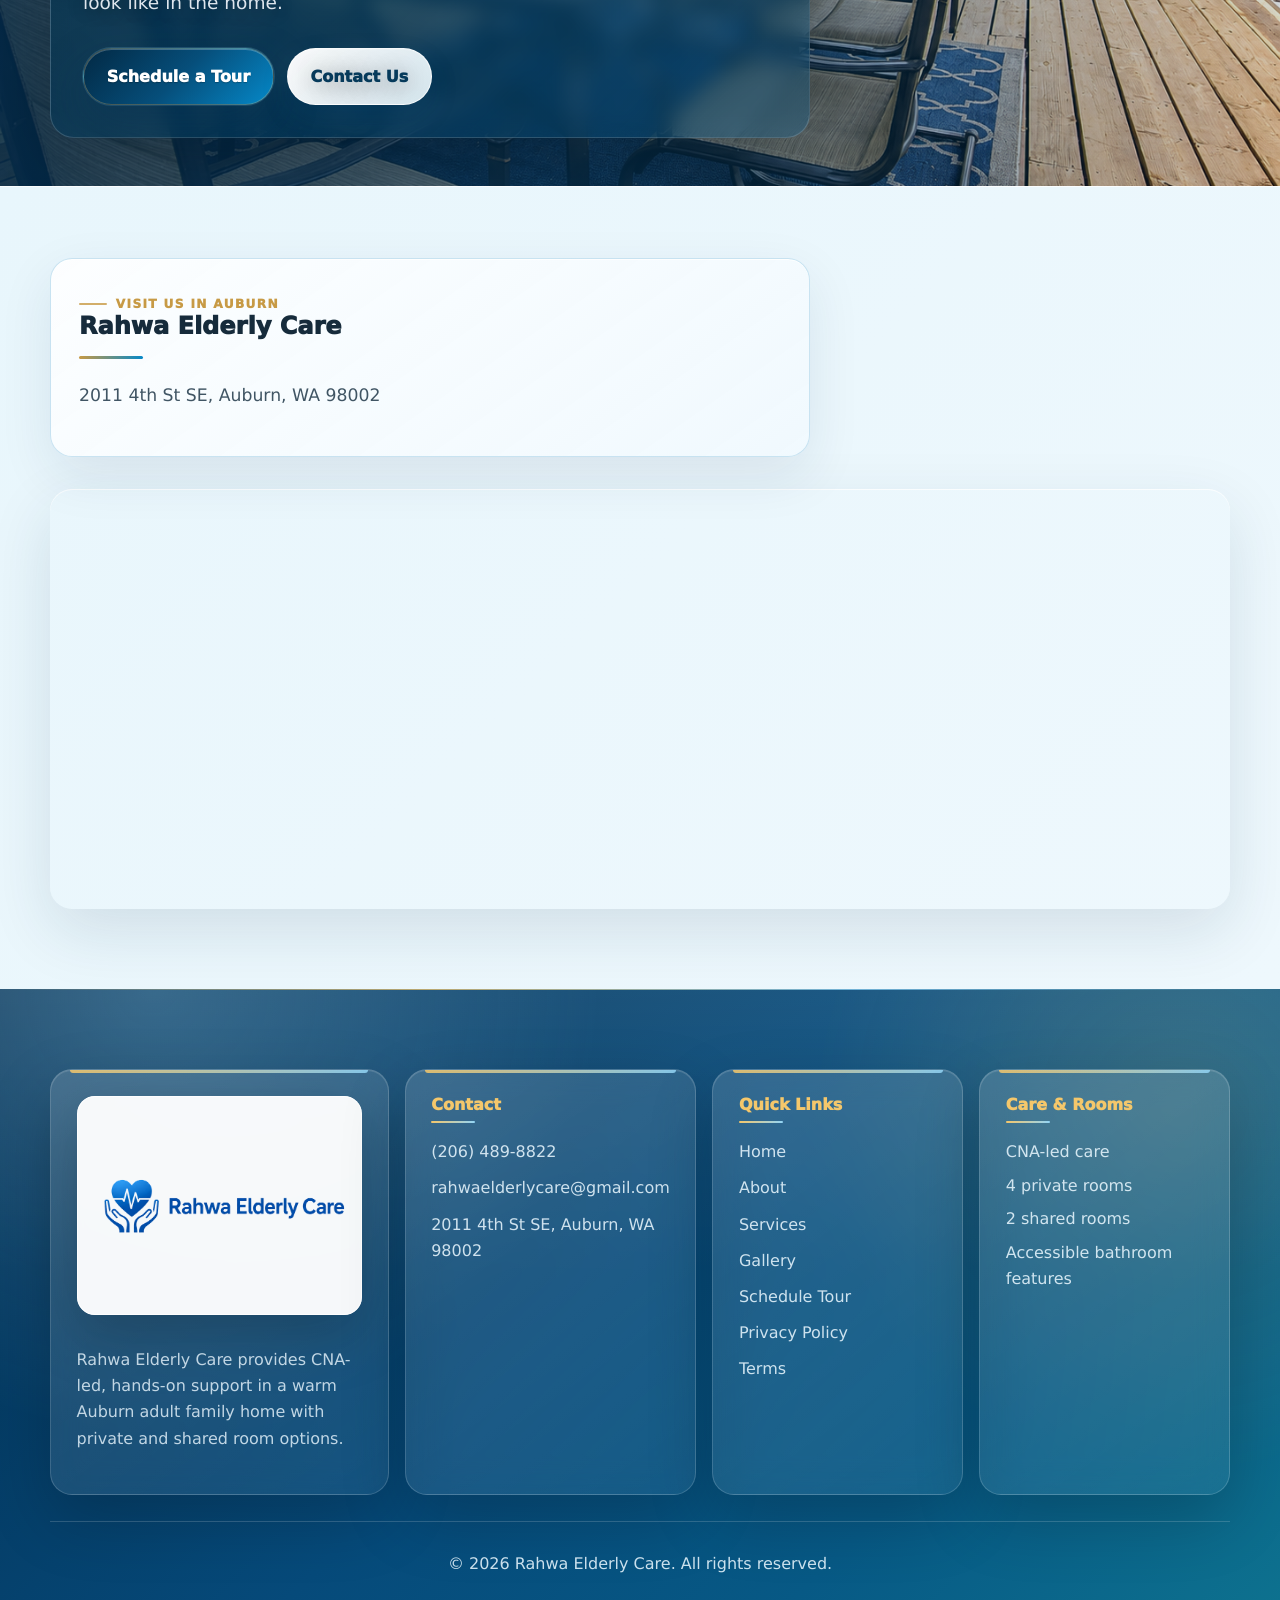
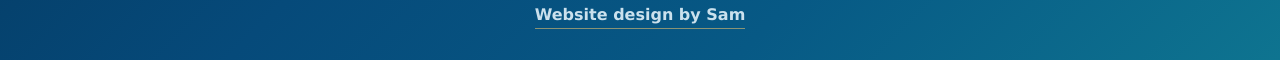
==== commit 0129ce81: "Update Rahwa social share preview metadata" ====
--- a/index.html
+++ b/index.html
@@ -4,13 +4,22 @@
   <meta charset="utf-8">
   <meta name="viewport" content="width=device-width, initial-scale=1">
   <title>Rahwa Elderly Care | Adult Family Home in Auburn, WA</title>
-  <meta name="description" content="Rahwa Elderly Care is a CNA-led adult family home in Auburn, WA offering compassionate residential care, comfortable private and shared rooms, and a warm home-like setting.">
+  <meta name="description" content="CNA-led adult family home care in Auburn, WA with compassionate support, comfortable private and shared rooms, and a warm residential setting.">
   <link rel="canonical" href="https://rahwaelderlycare.com/">
+  <meta property="og:type" content="website">
+  <meta property="og:site_name" content="Rahwa Elderly Care">
   <meta property="og:title" content="Rahwa Elderly Care | Adult Family Home in Auburn, WA">
-  <meta property="og:description" content="Rahwa Elderly Care is a CNA-led adult family home in Auburn, WA offering compassionate residential care, comfortable private and shared rooms, and a warm home-like setting.">
-  <meta property="og:type" content="website">
-  <meta property="og:image" content="/assets/images/rahwa-exterior-front-home.png">
+  <meta property="og:description" content="CNA-led adult family home care in Auburn, WA with compassionate support, comfortable private and shared rooms, and a warm residential setting.">
+  <meta property="og:url" content="https://rahwaelderlycare.com/">
+  <meta property="og:image" content="https://rahwaelderlycare.com/assets/images/rahwa-social-preview-v2.png">
+  <meta property="og:image:width" content="1200">
+  <meta property="og:image:height" content="630">
+  <meta property="og:image:alt" content="Rahwa Elderly Care adult family home in Auburn, Washington">
   <meta name="twitter:card" content="summary_large_image">
+  <meta name="twitter:title" content="Rahwa Elderly Care | Adult Family Home in Auburn, WA">
+  <meta name="twitter:description" content="CNA-led adult family home care in Auburn, WA with compassionate support, comfortable private and shared rooms, and a warm residential setting.">
+  <meta name="twitter:image" content="https://rahwaelderlycare.com/assets/images/rahwa-social-preview-v2.png">
+  <meta name="twitter:image:alt" content="Rahwa Elderly Care adult family home in Auburn, Washington">
   <link rel="icon" type="image/png" href="assets/logos/rahwa-logo-icon.png">
   <link rel="apple-touch-icon" href="assets/logos/rahwa-logo-icon.png">
   <link rel="manifest" href="manifest.webmanifest">
--- a/styles.css
+++ b/styles.css
@@ -1,16 +1,16 @@
 :root {
-  --blue: #075985;
-  --blue-dark: #053f6b;
-  --blue-bright: #0e88c8;
-  --blue-deep: #032f52;
+  --blue: #064e7a;
+  --blue-dark: #063a5b;
+  --blue-bright: #0588c8;
+  --blue-deep: #022f4a;
   --sky: #e8f6fc;
   --page-bg: #f3faff;
   --section-soft: #eef8fd;
   --cream: #f8f3e7;
   --gold: #c79a45;
   --gold-light: #f4c76b;
-  --ink: #172532;
-  --muted: #5f6d78;
+  --ink: #162b3b;
+  --muted: #405564;
   --line: #d6e8f1;
   --white: #ffffff;
   --radius: 16px;
@@ -20,13 +20,13 @@
 }
 * { box-sizing: border-box; }
 html { scroll-behavior: smooth; }
-body { margin: 0; font-family: Inter, ui-sans-serif, system-ui, -apple-system, BlinkMacSystemFont, "Segoe UI", sans-serif; color: var(--ink); background: radial-gradient(circle at 18% 0%, rgba(14, 136, 200, .11), transparent 34%), var(--page-bg); line-height: 1.6; }
+body { margin: 0; font-family: Inter, ui-sans-serif, system-ui, -apple-system, BlinkMacSystemFont, "Segoe UI", sans-serif; color: var(--ink); background: radial-gradient(circle at 18% 0%, rgba(5, 136, 200, .1), transparent 34%), linear-gradient(180deg, #f6fbff 0%, var(--page-bg) 42%, #eef8fd 100%); line-height: 1.65; text-rendering: geometricPrecision; }
 img { max-width: 100%; display: block; }
 a { color: inherit; }
 :focus-visible { outline: 3px solid var(--gold); outline-offset: 3px; }
 .skip-link { position: absolute; left: 1rem; top: -4rem; z-index: 99; background: var(--blue-dark); color: white; padding: .75rem 1rem; border-radius: var(--radius); }
 .skip-link:focus { top: 1rem; }
-.site-header { position: sticky; top: 0; z-index: 20; background: linear-gradient(135deg, rgba(255,255,255,.98), rgba(232,246,252,.94)); backdrop-filter: blur(22px); border-bottom: 1px solid rgba(14, 136, 200, .2); box-shadow: 0 20px 48px rgba(3, 47, 82, .15); }
+.site-header { position: sticky; top: 0; z-index: 20; background: linear-gradient(135deg, rgba(255,255,255,.98), rgba(232,246,252,.94)); backdrop-filter: blur(22px); border-bottom: 1px solid rgba(5, 136, 200, .2); box-shadow: 0 20px 48px rgba(3, 47, 82, .15); }
 .site-header:before { content: ""; position: absolute; inset: 0 0 auto; height: 3px; background: linear-gradient(90deg, var(--blue-deep), var(--blue-bright), var(--gold)); }
 .nav-shell { max-width: 1320px; margin: 0 auto; padding: 1rem 1.25rem; display: flex; align-items: center; gap: 1.25rem; }
 .brand { display: inline-flex; align-items: center; flex: 0 0 auto; width: clamp(300px, 30vw, 390px); height: 98px; overflow: hidden; }
@@ -49,7 +49,9 @@
 .hero-actions .btn, .cta-photo .btn, .hero .button-row .btn { min-height: 54px; padding-inline: 1.42rem; }
 .btn[href^="tel:"], .btn[href*="schedule-tour"] { border-color: rgba(244,199,107,.28); }
 .header-cta { padding-inline: 1.65rem; min-height: 54px; font-size: 1.02rem; white-space: nowrap; color: #ffffff; text-shadow: 0 1px 2px rgba(0,0,0,.3); border-color: rgba(255,255,255,.18); }
-.mobile-menu-toggle { display: none; flex: 0 0 52px; width: 52px; height: 52px; border-radius: 999px; border: 1px solid rgba(14, 136, 200, .22); background: linear-gradient(135deg, #ffffff, var(--sky)); box-shadow: 0 12px 26px rgba(6, 74, 122, .12); transition: transform .2s ease, box-shadow .2s ease, border-color .2s ease; }
+.mobile-menu-toggle { position: relative; display: none; flex: 0 0 52px; width: 52px; height: 52px; border-radius: 999px; border: 1px solid rgba(5, 136, 200, .22); background: linear-gradient(135deg, #ffffff, var(--sky)); box-shadow: 0 12px 26px rgba(6, 74, 122, .12); transition: transform .2s ease, box-shadow .2s ease, border-color .2s ease; }
+.mobile-menu-toggle:after { content: ""; position: absolute; left: 13px; right: 13px; bottom: 8px; height: 3px; border-radius: 999px; background: var(--gold); opacity: 0; transform: scaleX(.35); transition: opacity .2s ease, transform .2s ease; }
+.mobile-menu-toggle:hover:after, .mobile-menu-toggle[aria-expanded="true"]:after { opacity: 1; transform: scaleX(1); }
 .mobile-menu-toggle:hover { transform: translateY(-1px); border-color: rgba(14, 136, 200, .34); box-shadow: 0 18px 34px rgba(6, 74, 122, .16); }
 .mobile-menu-toggle span { display: block; width: 21px; height: 2px; background: var(--blue-dark); margin: 4px auto; border-radius: 999px; }
 .mobile-menu { display: none; border-top: 1px solid var(--line); padding: .85rem 1rem 1.1rem; background: linear-gradient(135deg, rgba(255,255,255,.99), rgba(232,246,252,.96)); box-shadow: 0 20px 34px rgba(8, 58, 94, .12); }
@@ -61,11 +63,12 @@
 .hero { min-height: 720px; position: relative; display: grid; align-items: end; overflow: hidden; }
 .hero picture, .hero picture img { position: absolute; inset: 0; width: 100%; height: 100%; object-fit: cover; }
 .hero-overlay { position: absolute; inset: 0; background: linear-gradient(90deg, rgba(3,47,82,.9), rgba(6,74,122,.62) 48%, rgba(3,47,82,.24)); }
-.hero-content { position: relative; width: min(1180px, calc(100% - 2rem)); margin: 0 auto; padding: 0 0 6.5rem; color: white; }
-.eyebrow { display: inline-flex; align-items: center; gap: .55rem; color: var(--gold); text-transform: uppercase; font-weight: 900; letter-spacing: .08em; font-size: .78rem; }
+.hero-content { position: relative; width: min(860px, calc(100% - 2rem)); margin: 0 auto 5.9rem max(1rem, calc((100vw - 1180px) / 2)); padding: clamp(1.35rem, 3vw, 2.25rem); color: white; border: 1px solid rgba(255,255,255,.16); border-radius: 24px; background: linear-gradient(135deg, rgba(2, 47, 74, .76), rgba(6, 78, 122, .44)); box-shadow: 0 30px 90px rgba(0,0,0,.27), inset 0 1px 0 rgba(255,255,255,.14); backdrop-filter: blur(10px); text-shadow: 0 3px 22px rgba(0,0,0,.4); }
+.eyebrow { display: inline-flex; align-items: center; gap: .55rem; color: var(--gold); text-transform: uppercase; font-weight: 950; letter-spacing: .11em; font-size: .76rem; }
 .eyebrow:before { content: ""; width: 28px; height: 2px; border-radius: 999px; background: currentColor; opacity: .8; }
-h1, h2, h3 { line-height: 1.08; margin: 0; letter-spacing: 0; }
+h1, h2, h3 { line-height: 1.08; margin: 0; letter-spacing: 0; color: var(--ink); font-weight: 950; }
 h1 { font-size: clamp(2.7rem, 6vw, 5.8rem); max-width: 850px; margin-top: 1rem; }
+.hero h1, .page-hero h1, .cta-photo h2 { color: white; }
 .hero p { max-width: 660px; font-size: clamp(1.05rem, 1.7vw, 1.35rem); }
 .button-row { display: flex; gap: .8rem; flex-wrap: wrap; margin-top: 1.8rem; }
 .trust-strip { width: min(1180px, calc(100% - 2rem)); margin: -3.5rem auto 0; position: relative; z-index: 3; display: grid; grid-template-columns: repeat(4, 1fr); gap: .8rem; }
@@ -80,12 +83,15 @@
 .reverse picture { order: -1; }
 .section h2 { font-size: clamp(2rem, 4vw, 3.6rem); margin-top: .7rem; }
 .section p, .section-heading p { color: var(--muted); font-size: 1.08rem; }
+.split > div:not(.image-card), .premium-form-layout > div:first-child { position: relative; overflow: hidden; border: 1px solid rgba(190,221,238,.88); border-radius: var(--radius-lg); padding: clamp(1.35rem, 3vw, 2rem); background: linear-gradient(145deg, rgba(255,255,255,.96), rgba(251,253,255,.92) 58%, rgba(241,249,254,.96)); box-shadow: 0 24px 70px rgba(18,48,74,.12), inset 0 1px 0 rgba(255,255,255,.88); }
+.split > div:not(.image-card):before, .premium-form-layout > div:first-child:before { content: ""; position: absolute; left: 1.2rem; right: 1.2rem; top: 0; height: 3px; border-radius: 0 0 999px 999px; background: linear-gradient(90deg, var(--blue-bright), var(--gold)); opacity: .74; }
 .image-card { overflow: hidden; border-radius: var(--radius-lg); box-shadow: var(--shadow); background: var(--sky); border: 1px solid rgba(190,221,238,.75); }
 .image-card img { aspect-ratio: 4 / 3; width: 100%; height: 100%; object-fit: cover; }
 .mini-list { display: grid; gap: .75rem; margin-top: 1.5rem; }
-.mini-list span { border-left: 4px solid var(--gold); padding: .7rem 1rem; background: linear-gradient(135deg, var(--section-soft), #ffffff); border-radius: 0 var(--radius) var(--radius) 0; font-weight: 800; }
+.mini-list span { border: 1px solid rgba(190,221,238,.84); border-left: 4px solid var(--gold); padding: .75rem 1rem; background: linear-gradient(135deg, #ffffff, var(--section-soft)); border-radius: var(--radius); font-weight: 850; color: var(--blue-dark); box-shadow: 0 12px 28px rgba(18,48,74,.07); }
 .warm-band { width: 100%; max-width: none; background: linear-gradient(135deg, var(--section-soft), var(--sky)); padding: 5.35rem max(1rem, calc((100vw - 1180px) / 2)); box-shadow: inset 0 1px 0 rgba(255,255,255,.8), inset 0 -1px 0 rgba(214,232,241,.7); }
 .section-heading { max-width: 760px; margin-bottom: 2rem; }
+.warm-band > .section-heading, .gallery-preview > .section-heading, .map-section > .section-heading { position: relative; overflow: hidden; padding: clamp(1.25rem, 3vw, 1.75rem); border: 1px solid rgba(190,221,238,.82); border-radius: var(--radius-lg); background: linear-gradient(145deg, rgba(255,255,255,.88), rgba(241,249,254,.82)); box-shadow: 0 18px 54px rgba(18,48,74,.09), inset 0 1px 0 rgba(255,255,255,.82); }
 .section-heading h2 { position: relative; padding-bottom: .35rem; }
 .section-heading h2:after { content: ""; display: block; width: 64px; height: 3px; border-radius: 999px; margin-top: 1rem; background: linear-gradient(90deg, var(--gold), var(--blue-bright)); }
 .feature-grid, .cards-three, .service-grid { display: grid; grid-template-columns: repeat(3, 1fr); gap: 1.2rem; }
@@ -102,7 +108,7 @@
 .cta-photo { position: relative; min-height: 520px; display: grid; align-items: center; color: white; overflow: hidden; margin-top: 2rem; }
 .cta-photo > img { position: absolute; inset: 0; z-index: 0; width: 100%; height: 100%; object-fit: cover; }
 .cta-photo:before { content: ""; position: absolute; inset: 0; z-index: 1; background: linear-gradient(90deg, rgba(3,47,82,.84), rgba(6,74,122,.52) 48%, rgba(3,47,82,.16)); }
-.cta-photo > div { position: relative; z-index: 2; width: min(760px, calc(100% - 2rem)); margin-left: max(1rem, calc((100vw - 1180px) / 2)); margin-right: auto; padding: 0; border: 0; border-radius: 0; background: transparent; box-shadow: none; backdrop-filter: none; text-shadow: 0 3px 24px rgba(0,0,0,.55); }
+.cta-photo > div { position: relative; z-index: 2; width: min(760px, calc(100% - 2rem)); margin-left: max(1rem, calc((100vw - 1180px) / 2)); margin-right: auto; padding: clamp(1.3rem, 3vw, 2rem); border: 1px solid rgba(255,255,255,.16); border-radius: 24px; background: linear-gradient(135deg, rgba(2,47,74,.72), rgba(6,78,122,.38)); box-shadow: 0 28px 82px rgba(0,0,0,.25), inset 0 1px 0 rgba(255,255,255,.13); backdrop-filter: blur(10px); text-shadow: 0 3px 24px rgba(0,0,0,.55); }
 .cta-photo h2 { font-size: clamp(2rem, 4vw, 3.8rem); max-width: 690px; }
 .cta-photo p { max-width: 620px; font-size: clamp(1.03rem, 1.45vw, 1.18rem); color: rgba(245,250,255,.9); text-shadow: 0 2px 18px rgba(0,0,0,.46); }
 .map-section { padding: 4.5rem max(1rem, calc((100vw - 1180px) / 2)); background: linear-gradient(135deg, var(--sky), var(--section-soft)); box-shadow: inset 0 1px 0 rgba(255,255,255,.8); }
@@ -110,7 +116,7 @@
 .page-hero { position: relative; min-height: 720px; display: grid; align-items: end; overflow: hidden; color: white; }
 .page-hero img { position: absolute; inset: 0; z-index: 0; width: 100%; height: 100%; object-fit: cover; }
 .page-hero:before { content: ""; position: absolute; inset: 0; z-index: 1; background: linear-gradient(90deg, rgba(3,47,82,.9), rgba(6,74,122,.62) 48%, rgba(3,47,82,.24)); }
-.page-hero div { position: relative; z-index: 2; width: min(1180px, calc(100% - 2rem)); margin: 0 auto; padding: 0 0 6.5rem; max-width: 1180px; text-shadow: 0 3px 24px rgba(0,0,0,.5); }
+.page-hero > div { position: relative; z-index: 2; width: min(860px, calc(100% - 2rem)); margin: 0 auto 5.9rem max(1rem, calc((100vw - 1180px) / 2)); padding: clamp(1.35rem, 3vw, 2.25rem); max-width: 860px; border: 1px solid rgba(255,255,255,.16); border-radius: 24px; background: linear-gradient(135deg, rgba(2,47,74,.76), rgba(6,78,122,.44)); box-shadow: 0 30px 90px rgba(0,0,0,.27), inset 0 1px 0 rgba(255,255,255,.14); backdrop-filter: blur(10px); text-shadow: 0 3px 24px rgba(0,0,0,.5); }
 .page-hero h1 { font-size: clamp(2.7rem, 6vw, 5.8rem); max-width: 850px; margin-top: 1rem; }
 .page-hero p { max-width: 680px; font-size: clamp(1.05rem, 1.7vw, 1.32rem); color: rgba(245,250,255,.9); text-shadow: 0 2px 20px rgba(0,0,0,.42); }
 .hero-actions { margin-top: 1.8rem; }
@@ -158,8 +164,8 @@
 .contact-shortcuts span { color: var(--gold); text-transform: uppercase; letter-spacing: .07em; font-size: .72rem; font-weight: 900; }
 .contact-shortcuts strong { color: var(--blue-dark); line-height: 1.25; word-break: break-word; }
 .trust-note { margin-top: 1rem; padding: 1.1rem 1.2rem; font-weight: 800; color: var(--blue-dark); border-left: 4px solid var(--gold); }
-.lead-form { position: relative; display: grid; grid-template-columns: 1fr 1fr; gap: 1.15rem; padding: clamp(1.35rem, 3vw, 2rem); border: 1px solid rgba(14,136,200,.24); border-radius: var(--radius-lg); box-shadow: 0 32px 86px rgba(6,74,122,.16), inset 0 1px 0 rgba(255,255,255,.88); background: linear-gradient(145deg, #ffffff, #fbfdff 58%, #f1f9fe); overflow: hidden; }
-.lead-form label { display: grid; gap: .45rem; font-weight: 850; color: var(--blue-dark); }
+.lead-form { position: relative; display: grid; grid-template-columns: 1fr 1fr; gap: 1.15rem; padding: clamp(1.35rem, 3vw, 2.15rem); border: 1px solid rgba(5,136,200,.28); border-radius: 24px; box-shadow: 0 36px 96px rgba(6,74,122,.18), inset 0 1px 0 rgba(255,255,255,.9); background: linear-gradient(145deg, #ffffff, #fbfdff 58%, #eef8fd); overflow: hidden; }
+.lead-form label { display: grid; gap: .45rem; font-weight: 900; color: var(--blue-dark); font-size: .96rem; }
 .lead-form .full, .lead-form .form-status, .lead-form button { grid-column: 1 / -1; }
 input, select, textarea { width: 100%; min-height: 52px; border: 1px solid #c8d8e1; border-radius: var(--radius); padding: .92rem 1rem; font: inherit; color: var(--ink); background: white; box-shadow: 0 8px 22px rgba(18,48,74,.04); transition: border-color .18s ease, box-shadow .18s ease, background .18s ease; }
 input:hover, select:hover, textarea:hover { border-color: rgba(14,136,200,.32); background: #fbfdff; }
@@ -208,9 +214,11 @@
   .desktop-nav, .header-cta { display: none; }
   .mobile-menu-toggle { display: block; margin-left: auto; }
   .mobile-menu.is-open { display: block; }
-  .nav-shell { max-width: 100%; }
-  .brand { width: min(360px, 66vw); height: 88px; }
+  .nav-shell { max-width: 100%; padding: .65rem 1rem; }
+  .brand { width: min(250px, 58vw); height: 60px; }
+  .mobile-menu-toggle { flex-basis: 48px; width: 48px; height: 48px; }
   .hero { min-height: 650px; }
+  .hero-content, .page-hero > div, .cta-photo > div { width: min(760px, calc(100% - 2rem)); margin-left: 1rem; margin-right: 1rem; }
   .trust-strip, .feature-grid, .cards-three, .service-grid, .gallery-grid, .footer-grid { grid-template-columns: repeat(2, 1fr); }
   .premium-stat-grid, .service-grid-premium { grid-template-columns: repeat(2, 1fr); }
   .split, .form-layout { grid-template-columns: 1fr; gap: 2rem; }
@@ -218,21 +226,27 @@
   .photo-mosaic img, .photo-mosaic img:first-child { grid-row: auto; aspect-ratio: 4 / 3; }
 }
 @media (max-width: 640px) {
-  .nav-shell { padding: .65rem 1rem; }
-  .brand { width: min(300px, 72vw); height: 72px; }
-  .hero { min-height: 610px; }
-  .hero-content { padding-bottom: 4.5rem; }
-  h1 { font-size: 2.55rem; }
+  .nav-shell { padding: .55rem .85rem; gap: .7rem; }
+  .brand { width: min(225px, 62vw); height: 54px; }
+  .mobile-menu-toggle { flex-basis: 46px; width: 46px; height: 46px; }
+  .mobile-menu { padding: .7rem .85rem 1rem; }
+  .mobile-menu-link { min-height: 48px; font-size: 1rem; }
+  .hero { min-height: 600px; }
+  .hero-content { margin-bottom: 3.6rem; padding: 1.1rem; }
+  h1 { font-size: clamp(2.25rem, 10vw, 2.75rem); }
   .page-hero { min-height: 560px; }
-  .page-hero div { padding: 0 0 4rem; }
+  .page-hero > div { margin-bottom: 3.5rem; padding: 1.1rem; }
   .page-hero h1 { font-size: clamp(2.1rem, 10vw, 3rem); }
+  .cta-photo > div { padding: 1.1rem; }
   .trust-strip, .feature-grid, .cards-three, .service-grid, .gallery-grid, .lead-form, .footer-grid { grid-template-columns: 1fr; }
   .premium-stat-grid, .service-grid-premium { grid-template-columns: 1fr; }
   .button-row .btn { width: 100%; }
   .gallery-intro-card, .lead-form { padding: 1.25rem; }
   .filter-chips { gap: .5rem; }
   .filter-chips span { min-height: 38px; padding: .48rem .78rem; }
-  .section, .warm-band { padding-top: 3.75rem; padding-bottom: 3.75rem; }
+  .section, .warm-band { padding-top: 3.25rem; padding-bottom: 3.25rem; }
+  .split > div:not(.image-card), .premium-form-layout > div:first-child { padding: 1.2rem; }
+  .footer-logo { width: min(250px, 100%); }
   .photo-mosaic { grid-template-columns: 1fr; }
   .lead-form .full, .lead-form .form-status, .lead-form button { grid-column: auto; }
   .compact-cta { min-height: 420px; }
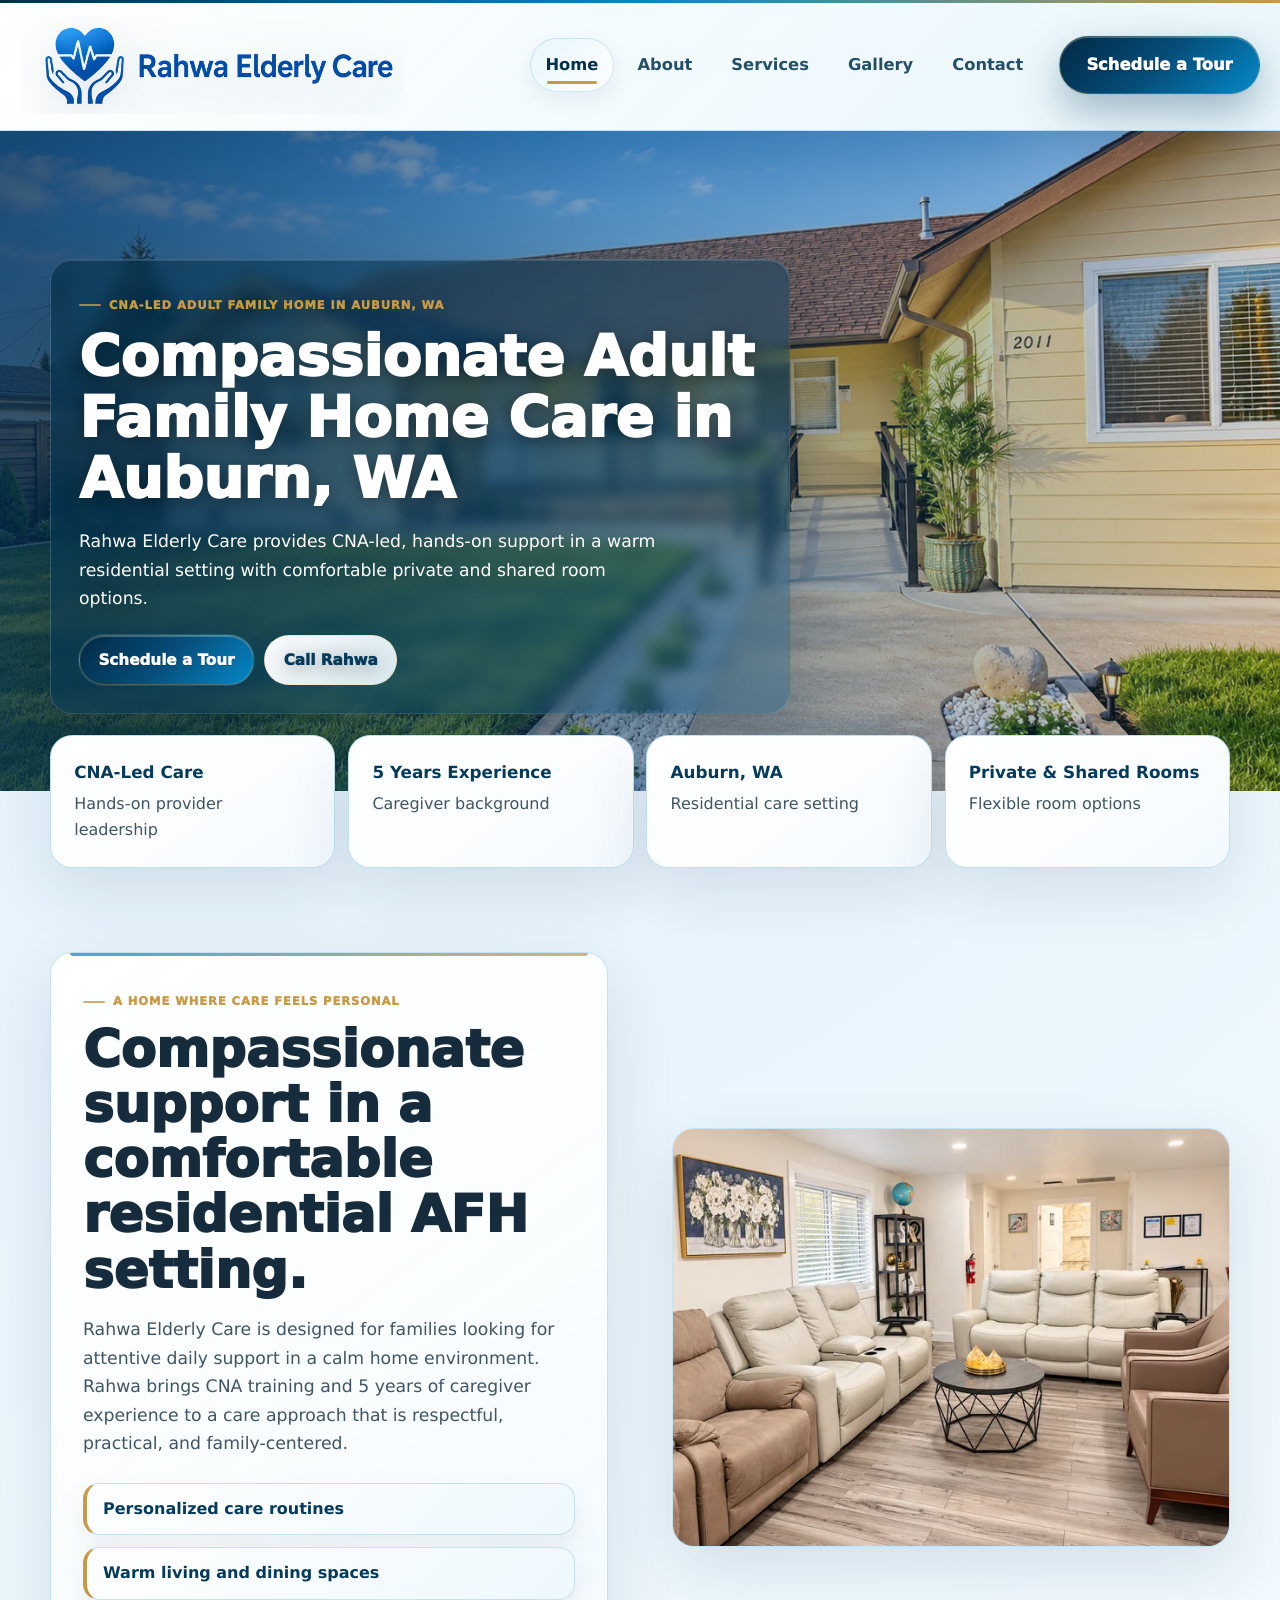
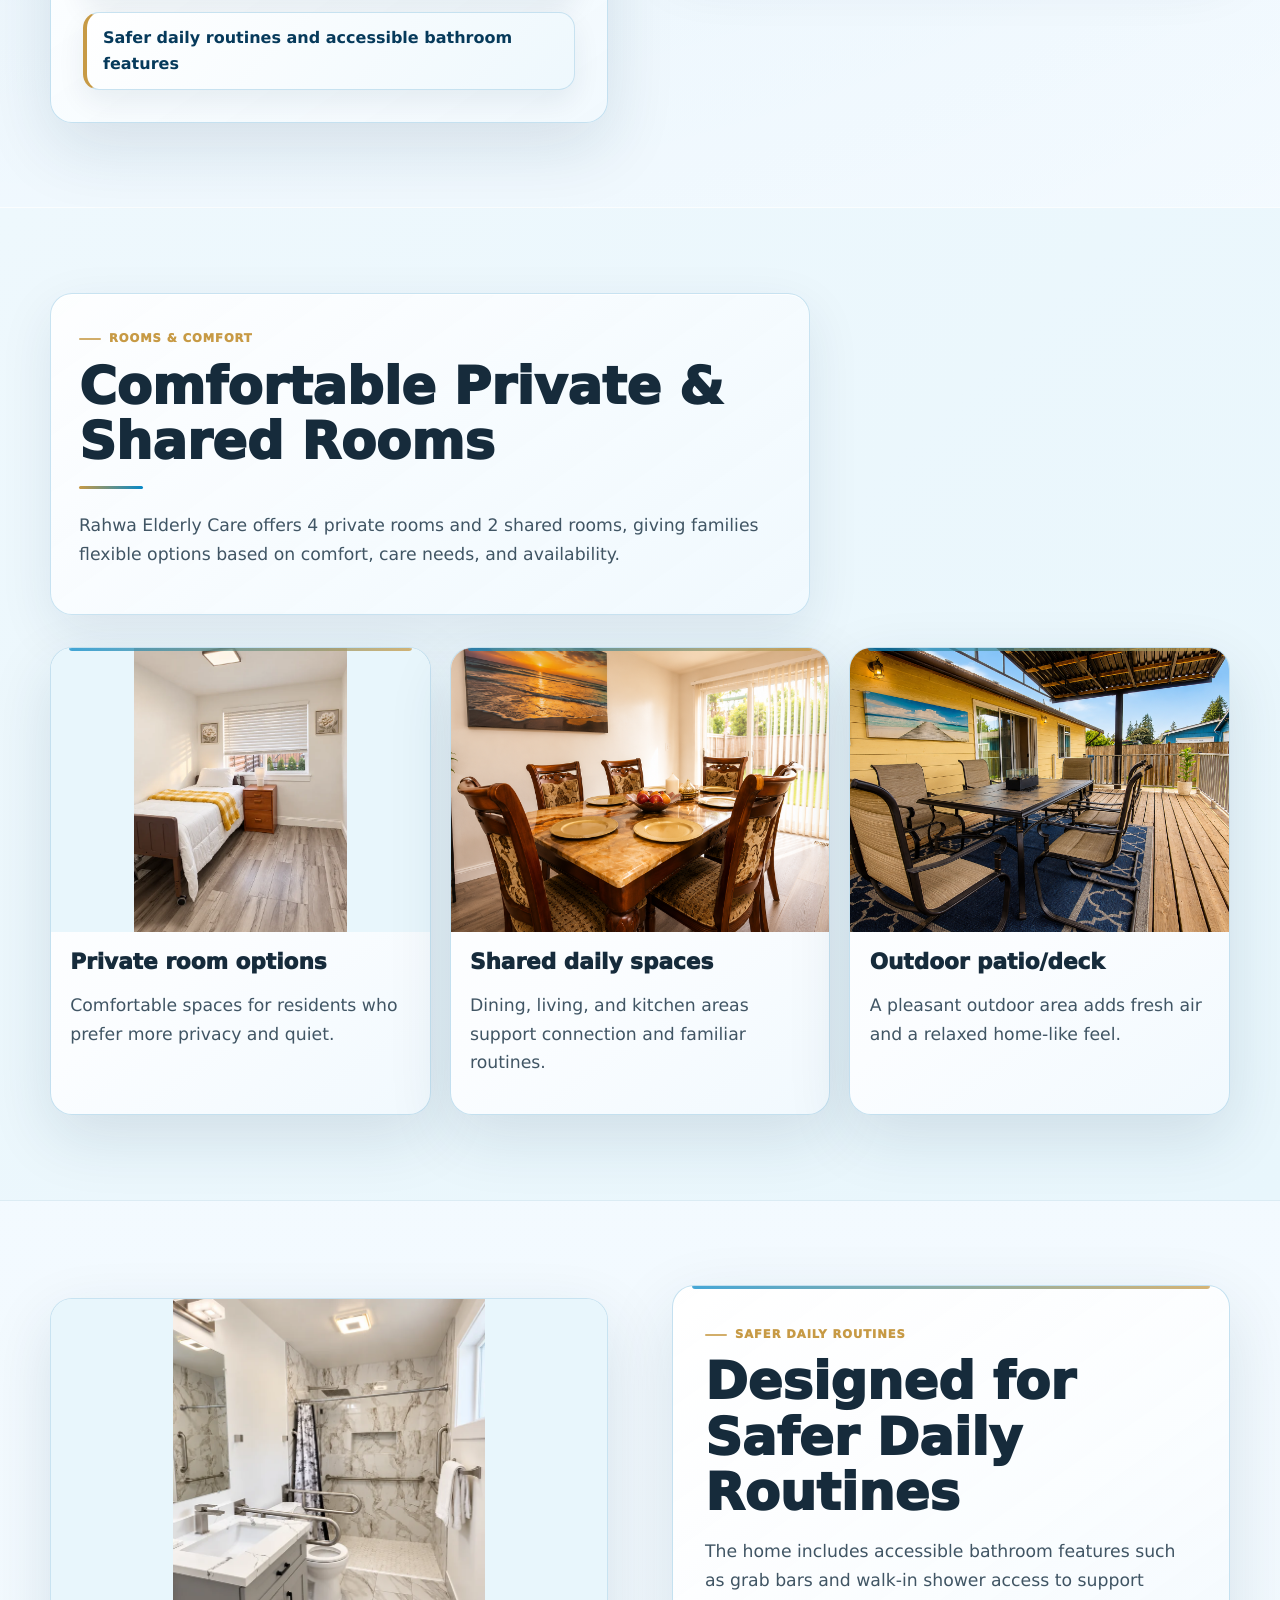
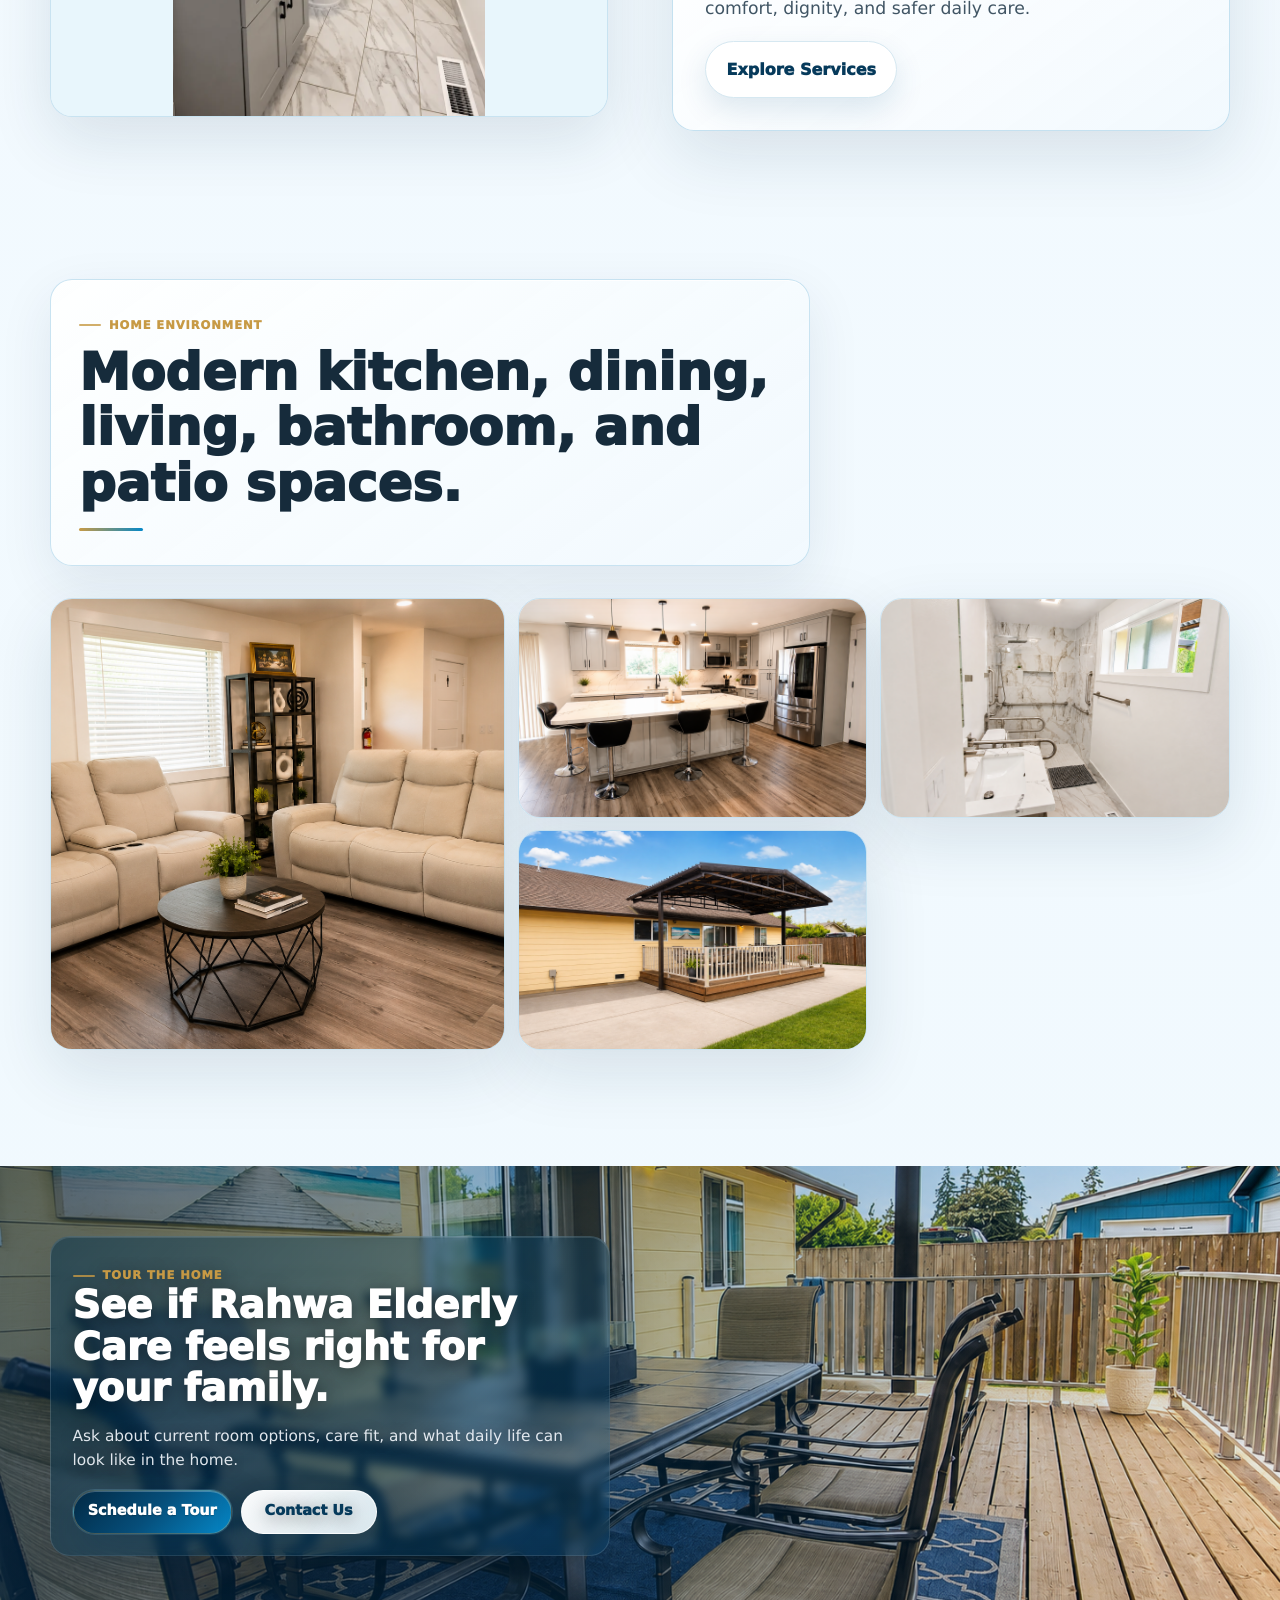
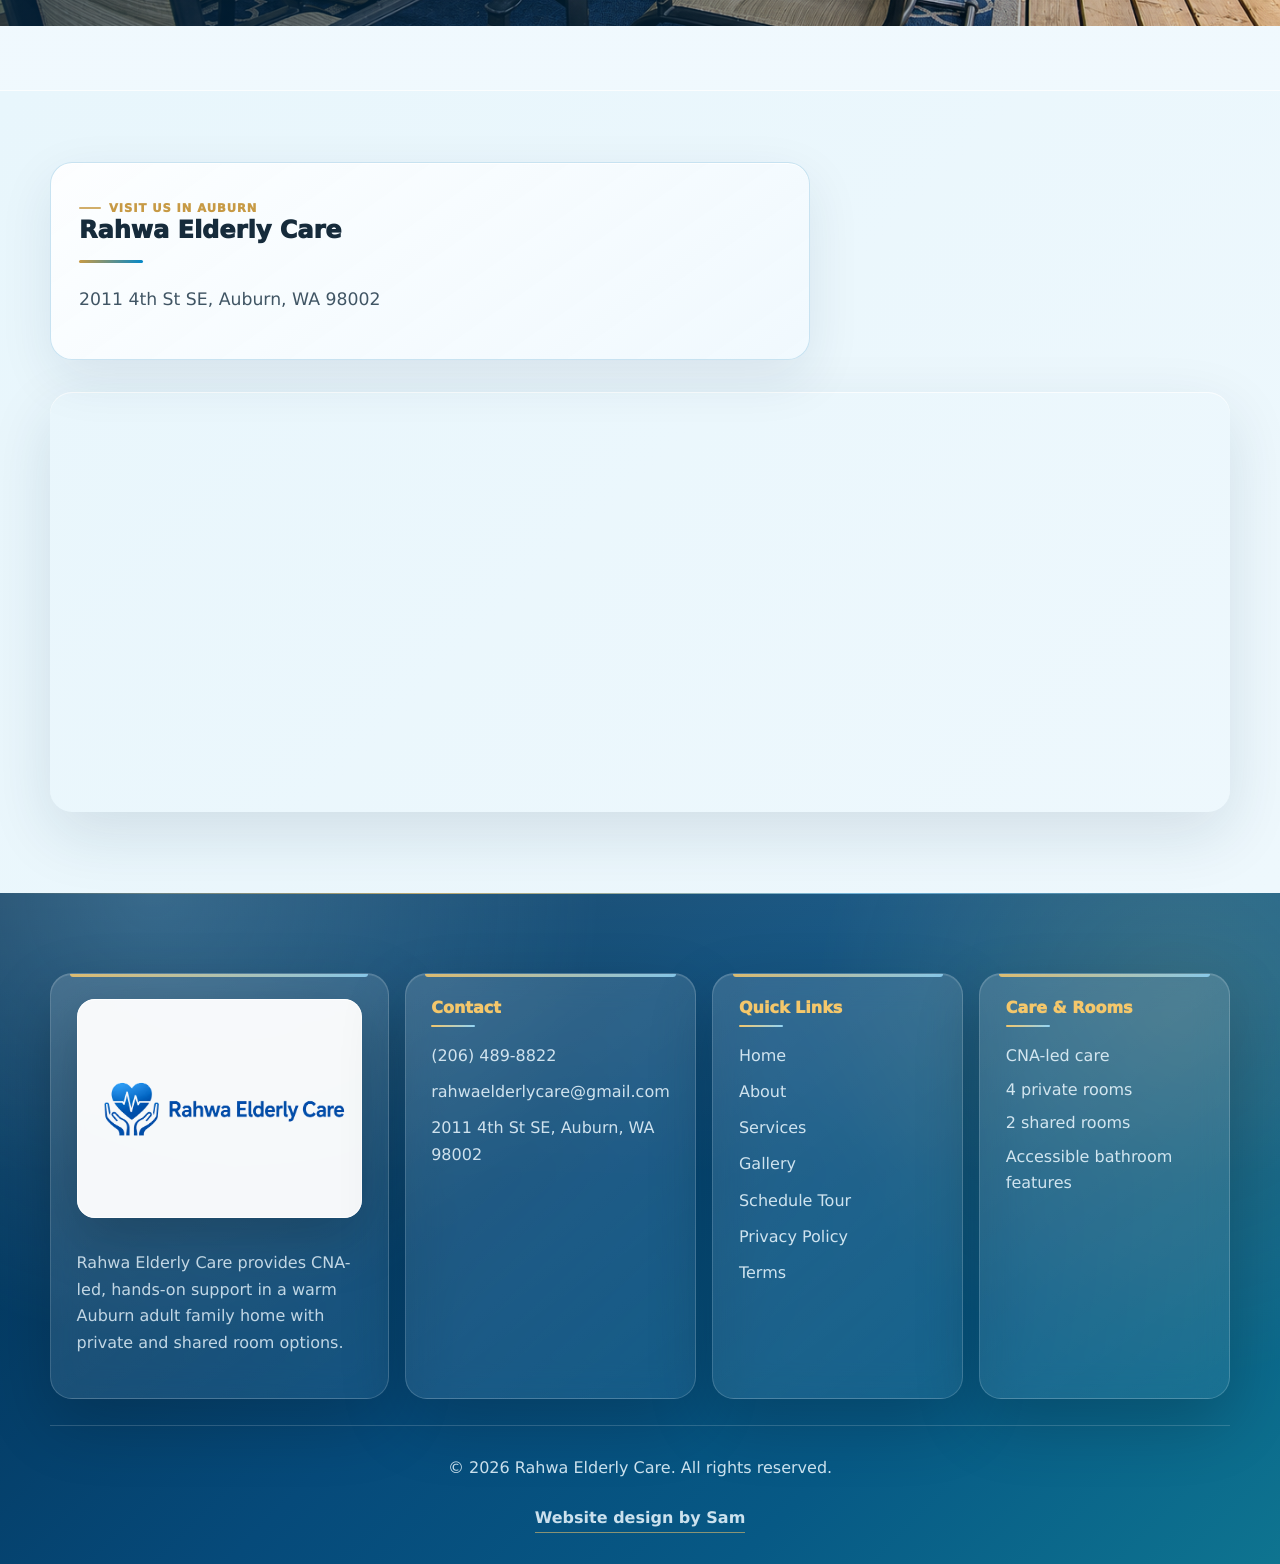
==== commit 955325c0: "Update Rahwa website with enhanced home photos" ====
--- a/index.html
+++ b/index.html
@@ -24,7 +24,7 @@
   <link rel="apple-touch-icon" href="assets/logos/rahwa-logo-icon.png">
   <link rel="manifest" href="manifest.webmanifest">
   <link rel="stylesheet" href="styles.css">
-  <script type="application/ld+json">{"@context":"https://schema.org","@type":"NursingHome","name":"Rahwa Elderly Care","description":"CNA-led adult family home in Auburn, WA offering compassionate residential care in a warm home setting.","address":{"@type":"PostalAddress","streetAddress":"2011 4th St SE","addressLocality":"Auburn","addressRegion":"WA","postalCode":"98002","addressCountry":"US"},"telephone":"(206) 489-8822","email":"rahwaelderlycare@gmail.com","areaServed":"Auburn, WA","image":"/assets/images/rahwa-exterior-front-home.png"}</script>
+  <script type="application/ld+json">{"@context":"https://schema.org","@type":"NursingHome","name":"Rahwa Elderly Care","description":"CNA-led adult family home in Auburn, WA offering compassionate residential care in a warm home setting.","address":{"@type":"PostalAddress","streetAddress":"2011 4th St SE","addressLocality":"Auburn","addressRegion":"WA","postalCode":"98002","addressCountry":"US"},"telephone":"(206) 489-8822","email":"rahwaelderlycare@gmail.com","areaServed":"Auburn, WA","image":"/assets/images/rahwa-exterior-updated.webp"}</script>
 </head>
 <body>
   <a class="skip-link" href="#main">Skip to content</a>
@@ -57,7 +57,7 @@
   <main id="main">
 
     <section class="hero">
-      <picture><img src="assets/images/rahwa-exterior-front-home.png" alt="Exterior view of Rahwa Elderly Care adult family home in Auburn, Washington"></picture>
+      <picture><img src="assets/images/rahwa-exterior-updated.webp" alt="Exterior view of Rahwa Elderly Care adult family home in Auburn, Washington" srcset="assets/images/rahwa-exterior-updated-640.webp 640w, assets/images/rahwa-exterior-updated-960.webp 960w, assets/images/rahwa-exterior-updated.webp 1448w" sizes="100vw" width="1448" height="1086" loading="eager" fetchpriority="high"></picture>
       <div class="hero-overlay"></div>
       <div class="hero-content">
         <span class="eyebrow">CNA-led adult family home in Auburn, WA</span>
@@ -86,7 +86,7 @@
           <span>Safer daily routines and accessible bathroom features</span>
         </div>
       </div>
-      <picture class="image-card"><img src="assets/images/rahwa-living-room-comfortable-seating.png" alt="Comfortable living room seating at Rahwa Elderly Care"></picture>
+      <picture class="image-card"><img src="assets/images/rahwa-living-room-updated.webp" alt="Comfortable living room seating at Rahwa Elderly Care" srcset="assets/images/rahwa-living-room-updated-640.webp 640w, assets/images/rahwa-living-room-updated-960.webp 960w, assets/images/rahwa-living-room-updated.webp 1448w" sizes="(max-width: 760px) 92vw, 50vw" width="1448" height="1086" loading="lazy"></picture>
     </section>
     <section class="section warm-band">
       <div class="section-heading">
@@ -95,13 +95,13 @@
         <p>Rahwa Elderly Care offers 4 private rooms and 2 shared rooms, giving families flexible options based on comfort, care needs, and availability.</p>
       </div>
       <div class="feature-grid">
-        <article><img src="assets/images/rahwa-private-bedroom-bright-room.png" alt="Bright private bedroom at Rahwa Elderly Care"><h3>Private room options</h3><p>Comfortable spaces for residents who prefer more privacy and quiet.</p></article>
+        <article><img src="assets/images/rahwa-private-bedroom-1.webp" alt="Bright private bedroom at Rahwa Elderly Care" srcset="assets/images/rahwa-private-bedroom-1-640.webp 640w, assets/images/rahwa-private-bedroom-1-960.webp 960w, assets/images/rahwa-private-bedroom-1.webp 1086w" sizes="(max-width: 760px) 92vw, 50vw" width="1086" height="1448" loading="lazy"><h3>Private room options</h3><p>Comfortable spaces for residents who prefer more privacy and quiet.</p></article>
         <article><img src="assets/images/rahwa-dining-room.png" alt="Dining room at Rahwa Elderly Care"><h3>Shared daily spaces</h3><p>Dining, living, and kitchen areas support connection and familiar routines.</p></article>
         <article><img src="assets/images/rahwa-covered-patio.png" alt="Covered patio and deck area at Rahwa Elderly Care"><h3>Outdoor patio/deck</h3><p>A pleasant outdoor area adds fresh air and a relaxed home-like feel.</p></article>
       </div>
     </section>
     <section class="section split reverse">
-      <picture class="image-card"><img src="assets/images/rahwa-accessible-bathroom-main.png" alt="Accessible bathroom features with grab bars at Rahwa Elderly Care"></picture>
+      <picture class="image-card"><img src="assets/images/rahwa-accessible-bathroom-updated.webp" alt="Accessible bathroom features with grab bars at Rahwa Elderly Care" srcset="assets/images/rahwa-accessible-bathroom-updated-640.webp 640w, assets/images/rahwa-accessible-bathroom-updated-960.webp 960w, assets/images/rahwa-accessible-bathroom-updated.webp 1086w" sizes="(max-width: 760px) 92vw, 50vw" width="1086" height="1448" loading="lazy"></picture>
       <div>
         <span class="eyebrow">Safer daily routines</span>
         <h2>Designed for Safer Daily Routines</h2>
--- a/styles.css
+++ b/styles.css
@@ -46,7 +46,7 @@
 .btn-secondary { color: var(--blue-dark); border-color: var(--line); background: white; }
 .btn-light { color: var(--blue-dark); background: linear-gradient(135deg, rgba(255,255,255,.98), rgba(232,246,252,.92)); border-color: rgba(255,255,255,.72); }
 .btn-secondary:hover, .btn-light:hover { color: var(--blue-deep); border-color: rgba(14, 136, 200, .28); box-shadow: 0 18px 42px rgba(6, 74, 122, .18), inset 0 1px 0 rgba(255,255,255,.9); }
-.hero-actions .btn, .cta-photo .btn, .hero .button-row .btn { min-height: 54px; padding-inline: 1.42rem; }
+.hero-actions .btn, .cta-photo .btn, .hero .button-row .btn { min-height: 48px; padding: .72rem 1.15rem; font-size: .95rem; }
 .btn[href^="tel:"], .btn[href*="schedule-tour"] { border-color: rgba(244,199,107,.28); }
 .header-cta { padding-inline: 1.65rem; min-height: 54px; font-size: 1.02rem; white-space: nowrap; color: #ffffff; text-shadow: 0 1px 2px rgba(0,0,0,.3); border-color: rgba(255,255,255,.18); }
 .mobile-menu-toggle { position: relative; display: none; flex: 0 0 52px; width: 52px; height: 52px; border-radius: 999px; border: 1px solid rgba(5, 136, 200, .22); background: linear-gradient(135deg, #ffffff, var(--sky)); box-shadow: 0 12px 26px rgba(6, 74, 122, .12); transition: transform .2s ease, box-shadow .2s ease, border-color .2s ease; }
@@ -60,17 +60,17 @@
 .mobile-menu-link.is-active, .mobile-menu-link:hover { color: var(--blue-deep); background: linear-gradient(135deg, rgba(232,246,252,.98), rgba(255,255,255,.9)); box-shadow: inset 0 0 0 1px rgba(14, 136, 200, .18), 0 8px 22px rgba(3, 47, 82, .07); transform: translateY(-1px); }
 .mobile-menu-link.is-active:after, .mobile-menu-link:hover:after { opacity: 1; transform: scaleX(1); }
 .muted-link { color: var(--muted); font-weight: 700; }
-.hero { min-height: 720px; position: relative; display: grid; align-items: end; overflow: hidden; }
+.hero { min-height: 660px; position: relative; display: grid; align-items: end; overflow: hidden; }
 .hero picture, .hero picture img { position: absolute; inset: 0; width: 100%; height: 100%; object-fit: cover; }
-.hero-overlay { position: absolute; inset: 0; background: linear-gradient(90deg, rgba(3,47,82,.9), rgba(6,74,122,.62) 48%, rgba(3,47,82,.24)); }
-.hero-content { position: relative; width: min(860px, calc(100% - 2rem)); margin: 0 auto 5.9rem max(1rem, calc((100vw - 1180px) / 2)); padding: clamp(1.35rem, 3vw, 2.25rem); color: white; border: 1px solid rgba(255,255,255,.16); border-radius: 24px; background: linear-gradient(135deg, rgba(2, 47, 74, .76), rgba(6, 78, 122, .44)); box-shadow: 0 30px 90px rgba(0,0,0,.27), inset 0 1px 0 rgba(255,255,255,.14); backdrop-filter: blur(10px); text-shadow: 0 3px 22px rgba(0,0,0,.4); }
-.eyebrow { display: inline-flex; align-items: center; gap: .55rem; color: var(--gold); text-transform: uppercase; font-weight: 950; letter-spacing: .11em; font-size: .76rem; }
-.eyebrow:before { content: ""; width: 28px; height: 2px; border-radius: 999px; background: currentColor; opacity: .8; }
+.hero-overlay { position: absolute; inset: 0; background: linear-gradient(90deg, rgba(3,47,82,.78), rgba(6,74,122,.46) 48%, rgba(3,47,82,.16)); }
+.hero-content { position: relative; width: min(740px, calc(100% - 2rem)); margin: 0 auto 4.8rem max(1rem, calc((100vw - 1180px) / 2)); padding: clamp(1.15rem, 2.2vw, 1.75rem); color: white; border: 1px solid rgba(255,255,255,.14); border-radius: 22px; background: linear-gradient(135deg, rgba(2, 47, 74, .66), rgba(6, 78, 122, .32)); box-shadow: 0 24px 68px rgba(0,0,0,.22), inset 0 1px 0 rgba(255,255,255,.12); backdrop-filter: blur(7px); text-shadow: 0 3px 18px rgba(0,0,0,.38); }
+.eyebrow { display: inline-flex; align-items: center; gap: .5rem; color: var(--gold); text-transform: uppercase; font-weight: 950; letter-spacing: .08em; font-size: .72rem; }
+.eyebrow:before { content: ""; width: 22px; height: 2px; border-radius: 999px; background: currentColor; opacity: .8; }
 h1, h2, h3 { line-height: 1.08; margin: 0; letter-spacing: 0; color: var(--ink); font-weight: 950; }
-h1 { font-size: clamp(2.7rem, 6vw, 5.8rem); max-width: 850px; margin-top: 1rem; }
+h1 { font-size: clamp(2.25rem, 4.4vw, 4.35rem); max-width: 760px; margin-top: .85rem; }
 .hero h1, .page-hero h1, .cta-photo h2 { color: white; }
-.hero p { max-width: 660px; font-size: clamp(1.05rem, 1.7vw, 1.35rem); }
-.button-row { display: flex; gap: .8rem; flex-wrap: wrap; margin-top: 1.8rem; }
+.hero p { max-width: 600px; font-size: clamp(1rem, 1.35vw, 1.18rem); }
+.button-row { display: flex; gap: .65rem; flex-wrap: wrap; margin-top: 1.35rem; }
 .trust-strip { width: min(1180px, calc(100% - 2rem)); margin: -3.5rem auto 0; position: relative; z-index: 3; display: grid; grid-template-columns: repeat(4, 1fr); gap: .8rem; }
 .trust-card, .cards-three article, .service-grid article { position: relative; overflow: hidden; background: linear-gradient(145deg, #ffffff, #fbfdff 56%, #f1f9fe); border: 1px solid rgba(190, 221, 238, .92); border-radius: var(--radius-lg); padding: 1.45rem; box-shadow: 0 22px 64px rgba(18, 48, 74, .11), inset 0 1px 0 rgba(255,255,255,.86); }
 .trust-card { transition: transform .2s ease, box-shadow .2s ease, border-color .2s ease; }
@@ -105,21 +105,23 @@
 .photo-mosaic { display: grid; grid-template-columns: 1.3fr 1fr 1fr; grid-template-rows: repeat(2, 220px); gap: .8rem; }
 .photo-mosaic img { width: 100%; height: 100%; object-fit: cover; border-radius: var(--radius-lg); box-shadow: var(--shadow); border: 1px solid rgba(190,221,238,.72); }
 .photo-mosaic img:first-child { grid-row: span 2; }
-.cta-photo { position: relative; min-height: 520px; display: grid; align-items: center; color: white; overflow: hidden; margin-top: 2rem; }
+.cta-photo { position: relative; min-height: 460px; display: grid; align-items: center; color: white; overflow: hidden; margin-top: 2rem; margin-bottom: clamp(3rem, 5vw, 4.5rem); }
 .cta-photo > img { position: absolute; inset: 0; z-index: 0; width: 100%; height: 100%; object-fit: cover; }
-.cta-photo:before { content: ""; position: absolute; inset: 0; z-index: 1; background: linear-gradient(90deg, rgba(3,47,82,.84), rgba(6,74,122,.52) 48%, rgba(3,47,82,.16)); }
-.cta-photo > div { position: relative; z-index: 2; width: min(760px, calc(100% - 2rem)); margin-left: max(1rem, calc((100vw - 1180px) / 2)); margin-right: auto; padding: clamp(1.3rem, 3vw, 2rem); border: 1px solid rgba(255,255,255,.16); border-radius: 24px; background: linear-gradient(135deg, rgba(2,47,74,.72), rgba(6,78,122,.38)); box-shadow: 0 28px 82px rgba(0,0,0,.25), inset 0 1px 0 rgba(255,255,255,.13); backdrop-filter: blur(10px); text-shadow: 0 3px 24px rgba(0,0,0,.55); }
-.cta-photo h2 { font-size: clamp(2rem, 4vw, 3.8rem); max-width: 690px; }
-.cta-photo p { max-width: 620px; font-size: clamp(1.03rem, 1.45vw, 1.18rem); color: rgba(245,250,255,.9); text-shadow: 0 2px 18px rgba(0,0,0,.46); }
+.cta-photo:before { content: ""; position: absolute; inset: 0; z-index: 1; background: linear-gradient(90deg, rgba(3,47,82,.62), rgba(6,74,122,.34) 48%, rgba(3,47,82,.08)); }
+.cta-photo > div { position: relative; z-index: 2; width: min(560px, calc(100% - 2rem)); margin-left: max(1rem, calc((100vw - 1180px) / 2)); margin-right: auto; padding: clamp(1rem, 1.8vw, 1.35rem); border: 1px solid rgba(255,255,255,.12); border-radius: 20px; background: linear-gradient(135deg, rgba(2,47,74,.54), rgba(6,78,122,.24)); box-shadow: 0 18px 52px rgba(0,0,0,.2), inset 0 1px 0 rgba(255,255,255,.11); backdrop-filter: blur(5px); text-shadow: 0 3px 18px rgba(0,0,0,.48); }
+.cta-photo h2 { font-size: clamp(1.7rem, 3vw, 2.75rem); max-width: 540px; }
+.cta-photo p { max-width: 500px; font-size: clamp(.96rem, 1.1vw, 1.04rem); line-height: 1.55; color: rgba(245,250,255,.9); text-shadow: 0 2px 14px rgba(0,0,0,.4); }
+.cta-photo .button-row { gap: .55rem; margin-top: 1.05rem; }
+.cta-photo .btn { white-space: nowrap; min-width: 136px; min-height: 44px; padding: .58rem .88rem; font-size: .9rem; }
 .map-section { padding: 4.5rem max(1rem, calc((100vw - 1180px) / 2)); background: linear-gradient(135deg, var(--sky), var(--section-soft)); box-shadow: inset 0 1px 0 rgba(255,255,255,.8); }
 .map-section iframe { width: 100%; height: 420px; border: 0; border-radius: var(--radius-lg); box-shadow: var(--shadow); }
-.page-hero { position: relative; min-height: 720px; display: grid; align-items: end; overflow: hidden; color: white; }
+.page-hero { position: relative; min-height: 660px; display: grid; align-items: end; overflow: hidden; color: white; }
 .page-hero img { position: absolute; inset: 0; z-index: 0; width: 100%; height: 100%; object-fit: cover; }
-.page-hero:before { content: ""; position: absolute; inset: 0; z-index: 1; background: linear-gradient(90deg, rgba(3,47,82,.9), rgba(6,74,122,.62) 48%, rgba(3,47,82,.24)); }
-.page-hero > div { position: relative; z-index: 2; width: min(860px, calc(100% - 2rem)); margin: 0 auto 5.9rem max(1rem, calc((100vw - 1180px) / 2)); padding: clamp(1.35rem, 3vw, 2.25rem); max-width: 860px; border: 1px solid rgba(255,255,255,.16); border-radius: 24px; background: linear-gradient(135deg, rgba(2,47,74,.76), rgba(6,78,122,.44)); box-shadow: 0 30px 90px rgba(0,0,0,.27), inset 0 1px 0 rgba(255,255,255,.14); backdrop-filter: blur(10px); text-shadow: 0 3px 24px rgba(0,0,0,.5); }
-.page-hero h1 { font-size: clamp(2.7rem, 6vw, 5.8rem); max-width: 850px; margin-top: 1rem; }
-.page-hero p { max-width: 680px; font-size: clamp(1.05rem, 1.7vw, 1.32rem); color: rgba(245,250,255,.9); text-shadow: 0 2px 20px rgba(0,0,0,.42); }
-.hero-actions { margin-top: 1.8rem; }
+.page-hero:before { content: ""; position: absolute; inset: 0; z-index: 1; background: linear-gradient(90deg, rgba(3,47,82,.78), rgba(6,74,122,.46) 48%, rgba(3,47,82,.16)); }
+.page-hero > div { position: relative; z-index: 2; width: min(740px, calc(100% - 2rem)); margin: 0 auto 4.8rem max(1rem, calc((100vw - 1180px) / 2)); padding: clamp(1.15rem, 2.2vw, 1.75rem); max-width: 740px; border: 1px solid rgba(255,255,255,.14); border-radius: 22px; background: linear-gradient(135deg, rgba(2,47,74,.66), rgba(6,78,122,.32)); box-shadow: 0 24px 68px rgba(0,0,0,.22), inset 0 1px 0 rgba(255,255,255,.12); backdrop-filter: blur(7px); text-shadow: 0 3px 20px rgba(0,0,0,.45); }
+.page-hero h1 { font-size: clamp(2.25rem, 4.4vw, 4.35rem); max-width: 740px; margin-top: .85rem; }
+.page-hero p { max-width: 600px; font-size: clamp(1rem, 1.35vw, 1.15rem); color: rgba(245,250,255,.9); text-shadow: 0 2px 18px rgba(0,0,0,.38); }
+.hero-actions { margin-top: 1.35rem; }
 .service-grid { grid-template-columns: repeat(4, 1fr); }
 .service-grid h3, .cards-three h3 { color: var(--blue-dark); font-size: 1.35rem; }
 .compact-section { padding-top: 3.2rem; padding-bottom: 3.2rem; }
@@ -153,6 +155,13 @@
 .gallery-item:hover { transform: translateY(-5px); border-color: rgba(14,136,200,.34); box-shadow: 0 32px 82px rgba(6,74,122,.18); }
 .gallery-item img { width: 100%; aspect-ratio: 4 / 3; object-fit: cover; transition: transform .22s ease; border-radius: calc(var(--radius-lg) - 5px); }
 .gallery-item:hover img { transform: scale(1.035); }
+/* Keep the full room visible within the existing landscape image frames. */
+.gallery-item img[src$=".webp"],
+.feature-grid img[src$=".webp"] { height: auto; }
+.gallery-item img[src*="rahwa-private-bedroom-"],
+.gallery-item img[src*="rahwa-accessible-bathroom-updated"],
+.feature-grid img[src*="rahwa-private-bedroom-"],
+.image-card img[src*="rahwa-accessible-bathroom-updated"] { object-fit: contain; background: var(--sky); }
 .gallery-item > span { display: grid; gap: .3rem; padding: 1rem .8rem .75rem; color: var(--blue-dark); font-weight: 900; line-height: 1.25; }
 .gallery-item small { color: var(--gold); text-transform: uppercase; letter-spacing: .07em; font-size: .72rem; }
 .form-layout { display: grid; grid-template-columns: .9fr 1.1fr; gap: 3rem; align-items: start; }
@@ -205,7 +214,7 @@
 .footer-legal-links { display: flex; gap: .65rem; align-items: center; justify-content: center; flex-wrap: wrap; font-weight: 850; }
 .footer-legal-links a, .footer-legal-links span { display: inline-flex; margin: 0; }
 .footer-divider { color: rgba(235,248,255,.55); }
-.compact-cta { min-height: 440px; margin-top: 0; }
+.compact-cta { min-height: 390px; margin-top: 0; }
 .lightbox { position: fixed; inset: 0; z-index: 50; display: grid; place-items: center; background: rgba(8, 28, 42, .84); padding: 1rem; }
 .lightbox[hidden] { display: none; }
 .lightbox img { max-height: 88vh; max-width: 94vw; object-fit: contain; border-radius: 8px; box-shadow: 0 28px 80px rgba(0,0,0,.35); }
@@ -217,8 +226,8 @@
   .nav-shell { max-width: 100%; padding: .65rem 1rem; }
   .brand { width: min(250px, 58vw); height: 60px; }
   .mobile-menu-toggle { flex-basis: 48px; width: 48px; height: 48px; }
-  .hero { min-height: 650px; }
-  .hero-content, .page-hero > div, .cta-photo > div { width: min(760px, calc(100% - 2rem)); margin-left: 1rem; margin-right: 1rem; }
+  .hero { min-height: 590px; }
+  .hero-content, .page-hero > div, .cta-photo > div { width: min(660px, calc(100% - 2.5rem)); margin-left: 1.25rem; margin-right: 1.25rem; }
   .trust-strip, .feature-grid, .cards-three, .service-grid, .gallery-grid, .footer-grid { grid-template-columns: repeat(2, 1fr); }
   .premium-stat-grid, .service-grid-premium { grid-template-columns: repeat(2, 1fr); }
   .split, .form-layout { grid-template-columns: 1fr; gap: 2rem; }
@@ -231,16 +240,28 @@
   .mobile-menu-toggle { flex-basis: 46px; width: 46px; height: 46px; }
   .mobile-menu { padding: .7rem .85rem 1rem; }
   .mobile-menu-link { min-height: 48px; font-size: 1rem; }
-  .hero { min-height: 600px; }
-  .hero-content { margin-bottom: 3.6rem; padding: 1.1rem; }
-  h1 { font-size: clamp(2.25rem, 10vw, 2.75rem); }
-  .page-hero { min-height: 560px; }
-  .page-hero > div { margin-bottom: 3.5rem; padding: 1.1rem; }
-  .page-hero h1 { font-size: clamp(2.1rem, 10vw, 3rem); }
-  .cta-photo > div { padding: 1.1rem; }
+  .hero { min-height: 520px; }
+  .hero-content { width: min(92%, 340px); margin: 0 auto 2.75rem; padding: 1.05rem; border-radius: 20px; }
+  h1 { font-size: clamp(1.85rem, 8vw, 2.35rem); }
+  .hero p { font-size: .98rem; line-height: 1.55; }
+  .eyebrow { font-size: .66rem; letter-spacing: .07em; gap: .4rem; }
+  .eyebrow:before { width: 18px; }
+  .page-hero { min-height: 500px; }
+  .page-hero > div { width: min(92%, 340px); margin: 0 auto 2.75rem; padding: 1.05rem; border-radius: 20px; }
+  .page-hero h1 { font-size: clamp(1.8rem, 8vw, 2.32rem); }
+  .page-hero p { font-size: .98rem; line-height: 1.55; }
+  .cta-photo { min-height: 350px; margin-bottom: 3rem; }
+  .cta-photo > div { width: min(90%, 320px); margin-left: auto; margin-right: auto; padding: .95rem; border-radius: 18px; }
+  .cta-photo h2 { font-size: clamp(1.45rem, 6vw, 1.85rem); }
+  .cta-photo p { font-size: .92rem; line-height: 1.5; }
+  .cta-photo .btn { min-width: 132px; min-height: 42px; padding: .5rem .48rem; font-size: .8rem; }
+  .hero-actions .btn, .cta-photo .btn, .hero .button-row .btn { min-height: 46px; padding: .62rem .9rem; font-size: .9rem; }
+  .button-row { gap: .55rem; margin-top: 1.05rem; }
   .trust-strip, .feature-grid, .cards-three, .service-grid, .gallery-grid, .lead-form, .footer-grid { grid-template-columns: 1fr; }
   .premium-stat-grid, .service-grid-premium { grid-template-columns: 1fr; }
   .button-row .btn { width: 100%; }
+  .hero .button-row .btn, .page-hero .button-row .btn, .cta-photo .button-row .btn { width: auto; min-width: 132px; flex: 1 1 132px; }
+  .cta-photo .button-row .btn { min-height: 42px; padding: .5rem .48rem; font-size: .8rem; white-space: nowrap; }
   .gallery-intro-card, .lead-form { padding: 1.25rem; }
   .filter-chips { gap: .5rem; }
   .filter-chips span { min-height: 38px; padding: .48rem .78rem; }
@@ -249,6 +270,6 @@
   .footer-logo { width: min(250px, 100%); }
   .photo-mosaic { grid-template-columns: 1fr; }
   .lead-form .full, .lead-form .form-status, .lead-form button { grid-column: auto; }
-  .compact-cta { min-height: 420px; }
+  .compact-cta { min-height: 350px; }
   .footer-card:hover, .gallery-item:hover, .contact-shortcuts a:hover, .trust-card:hover, .feature-grid article:hover, .cards-three article:hover, .service-grid article:hover { transform: none; }
 }
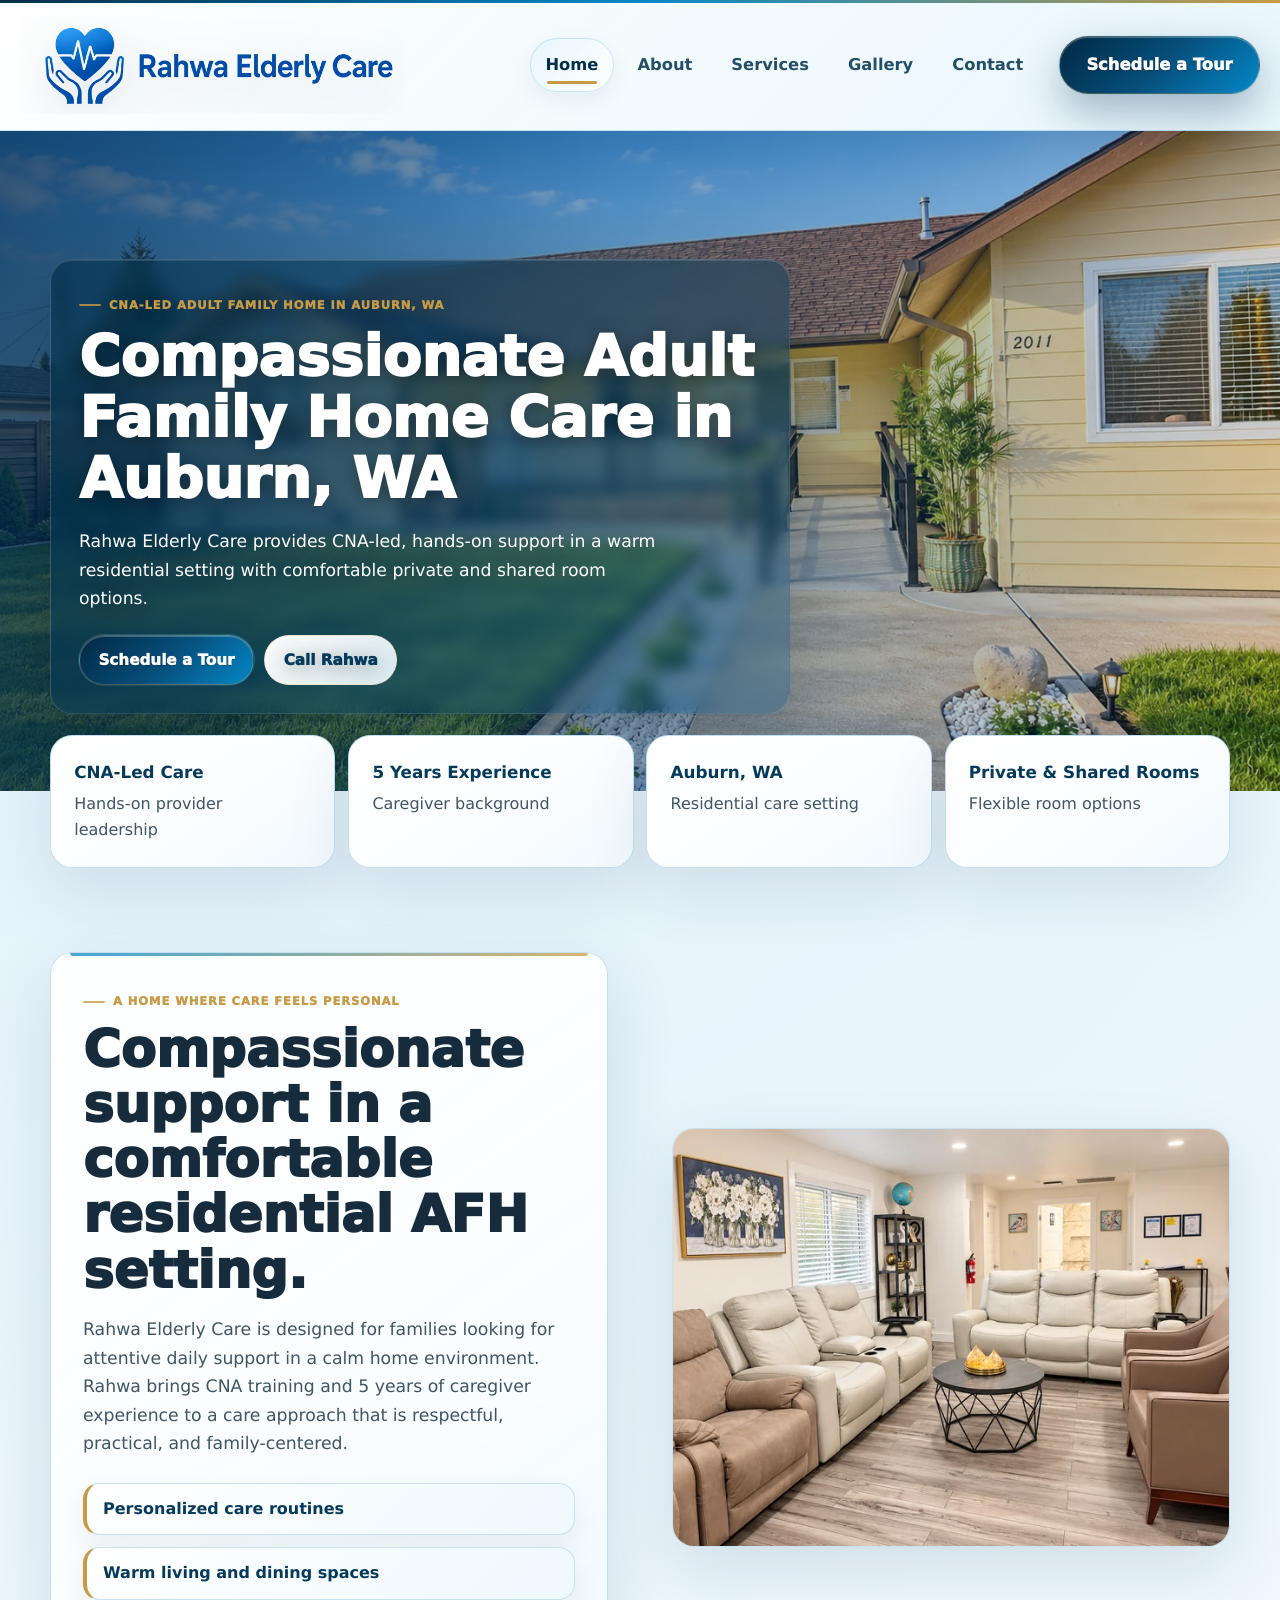
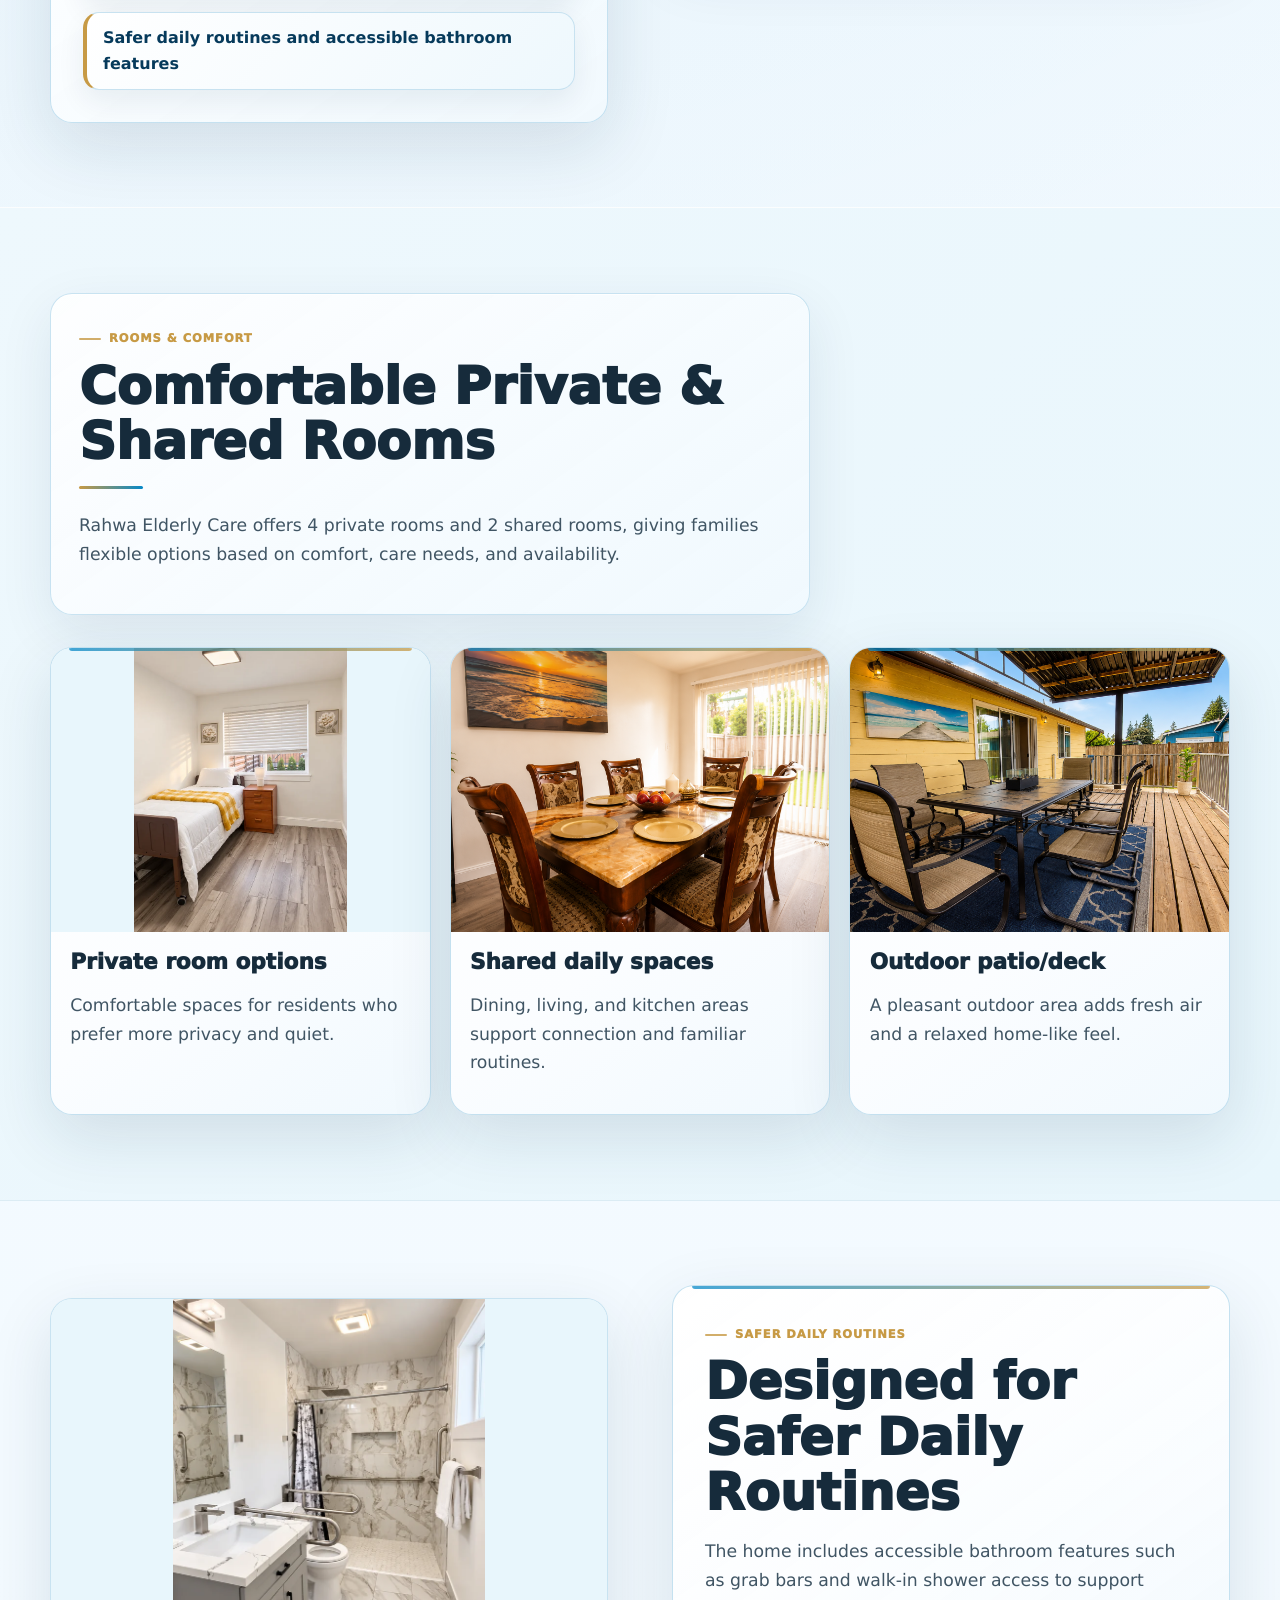
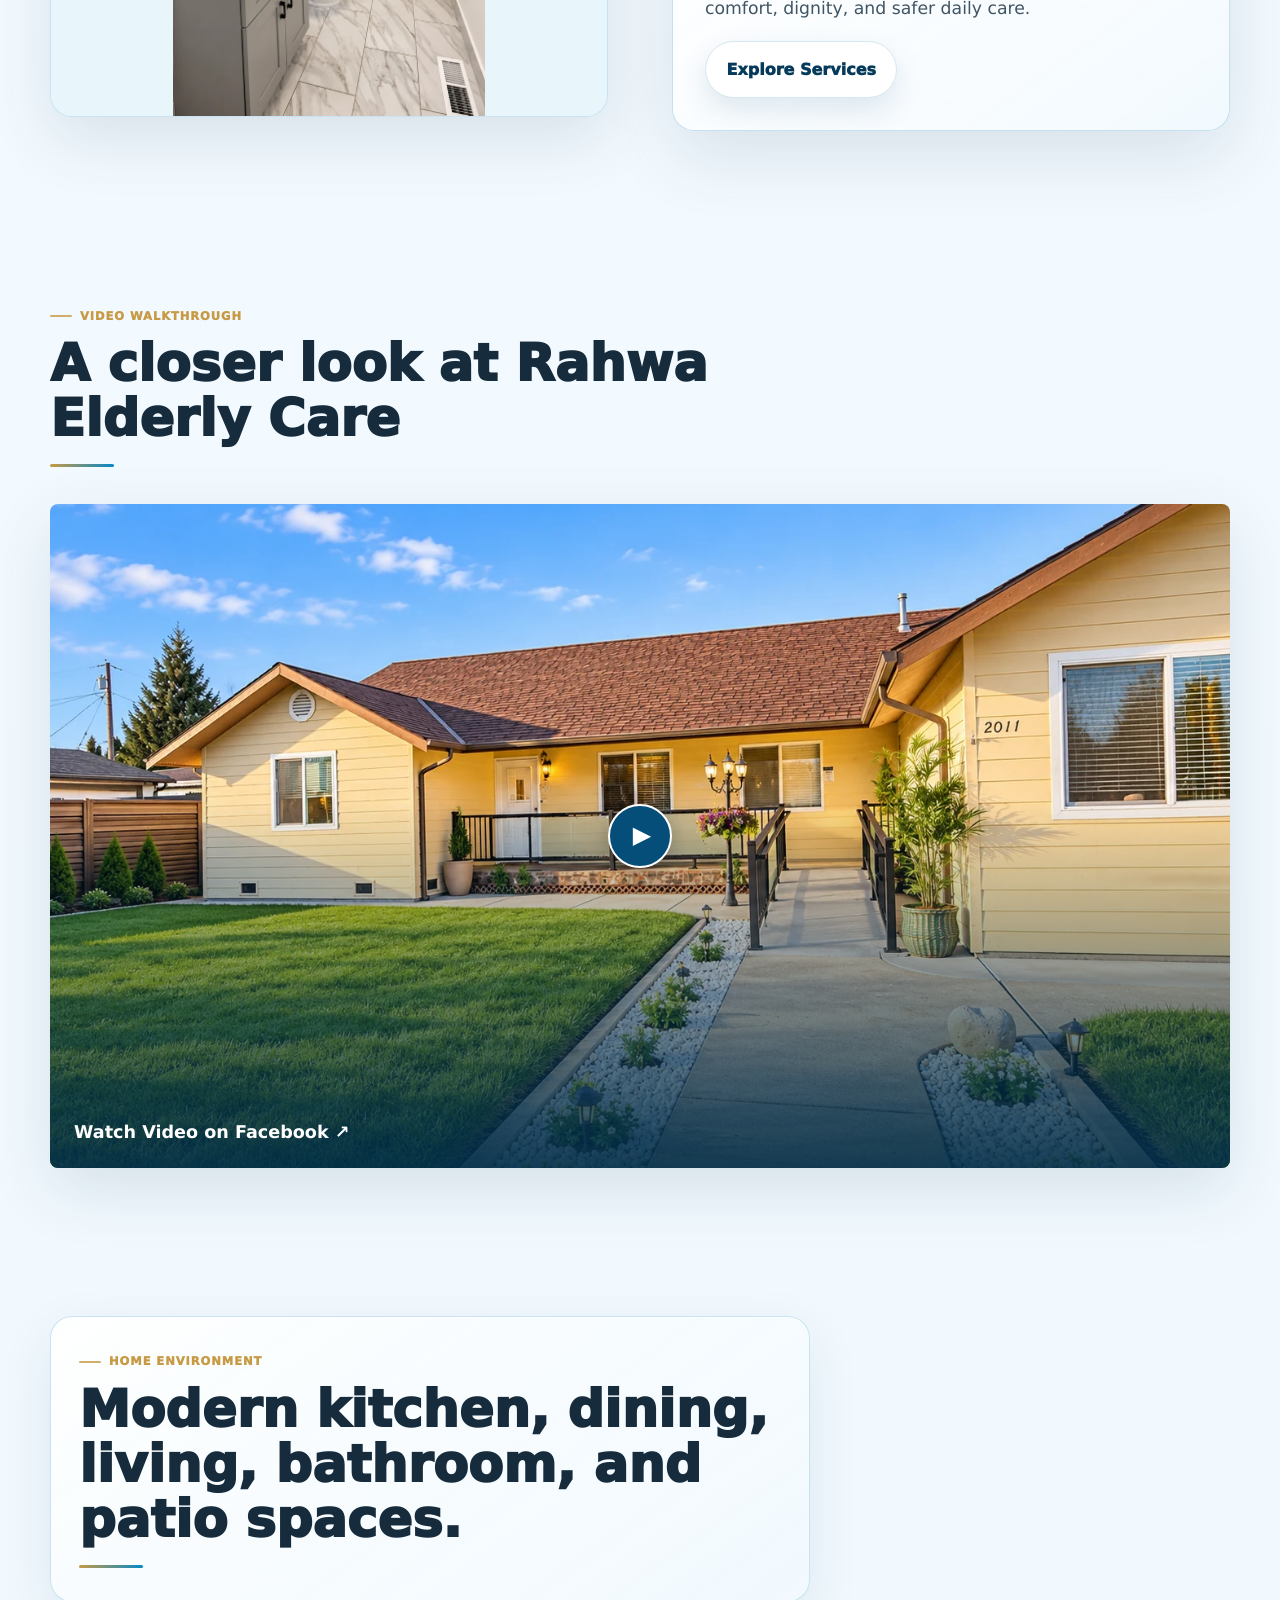
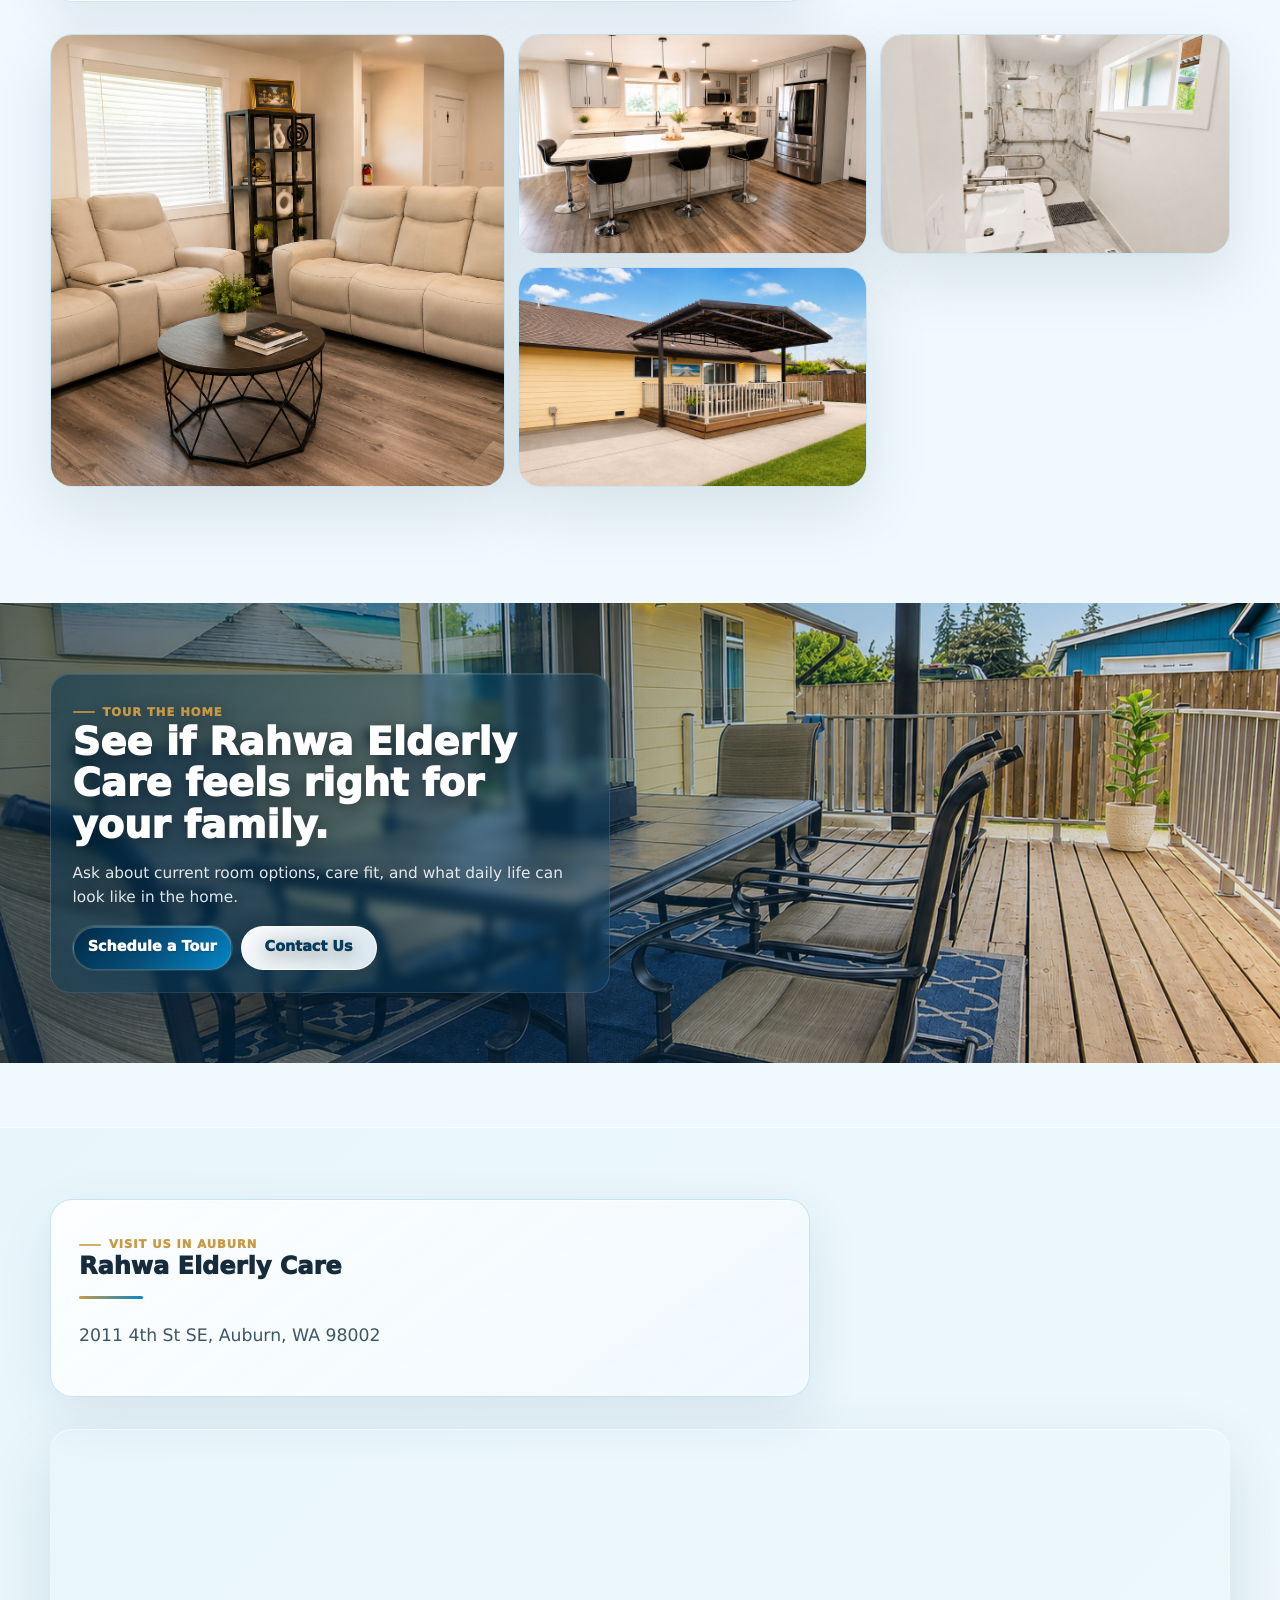
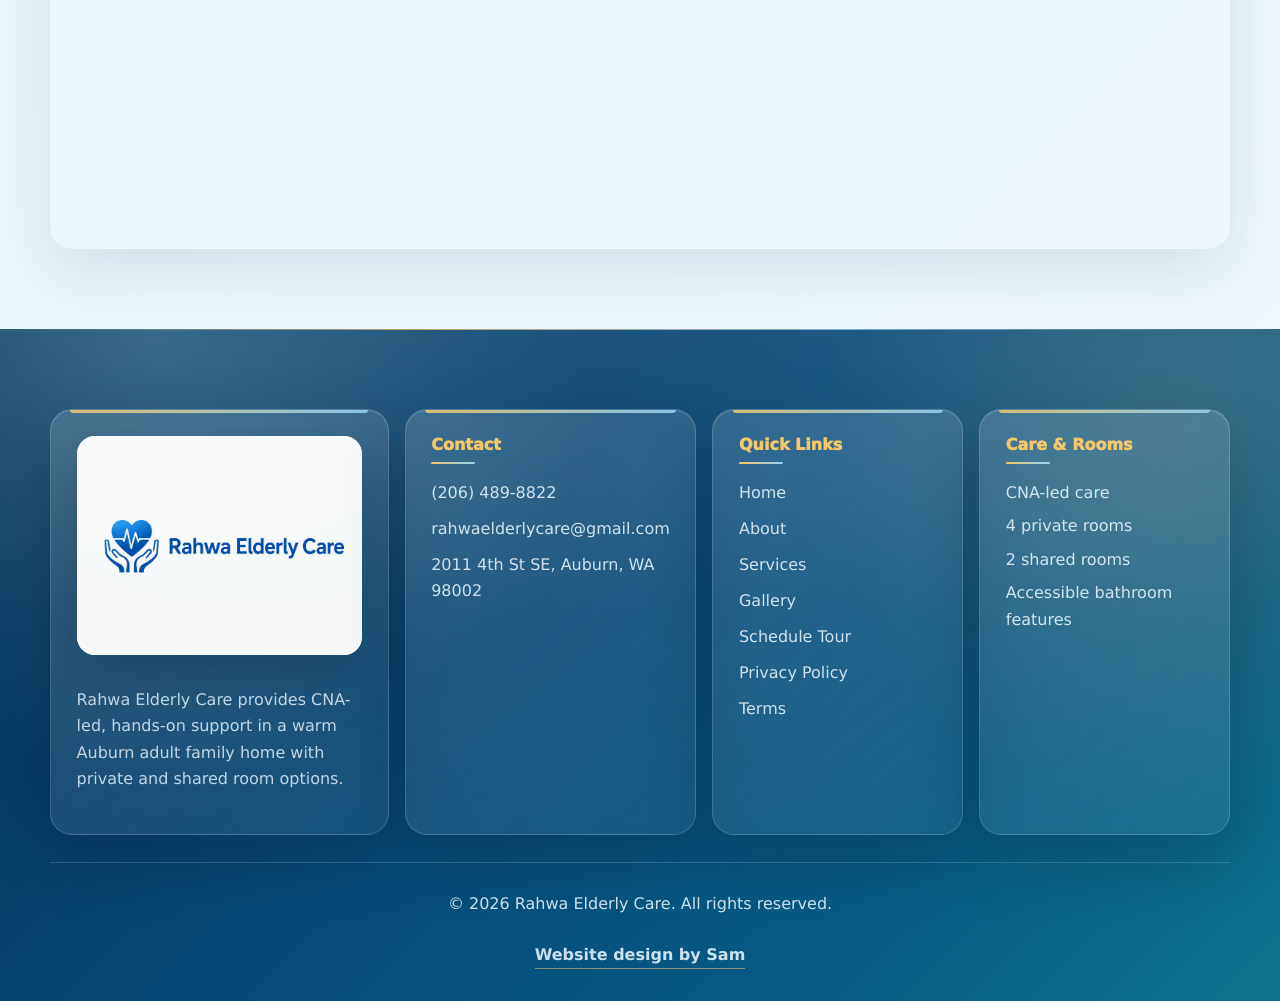
==== commit f5ed350b: "Add Rahwa walkthrough video and finalize photo updates" ====
--- a/index.html
+++ b/index.html
@@ -109,6 +109,17 @@
         <a class="btn btn-secondary" href="services/">Explore Services</a>
       </div>
     </section>
+    <section class="section walkthrough" aria-labelledby="walkthrough-heading">
+      <div class="section-heading">
+        <span class="eyebrow">Video walkthrough</span>
+        <h2 id="walkthrough-heading">A closer look at Rahwa Elderly Care</h2>
+      </div>
+      <a class="walkthrough-preview" href="https://www.facebook.com/reel/29017948117874793/" target="_blank" rel="noopener noreferrer" aria-label="Watch Video on Facebook (opens in a new tab)">
+        <img src="assets/images/rahwa-exterior-updated.webp" srcset="assets/images/rahwa-exterior-updated-640.webp 640w, assets/images/rahwa-exterior-updated-960.webp 960w, assets/images/rahwa-exterior-updated.webp 1448w" sizes="(max-width: 760px) 92vw, 1100px" width="1448" height="1086" loading="lazy" alt="Front entrance of Rahwa Elderly Care">
+        <span class="walkthrough-play" aria-hidden="true">&#9654;</span>
+        <span class="walkthrough-caption">Watch Video on Facebook <span aria-hidden="true">&#8599;</span></span>
+      </a>
+    </section>
     <section class="section gallery-preview">
       <div class="section-heading">
         <span class="eyebrow">Home environment</span>
--- a/styles.css
+++ b/styles.css
@@ -22,6 +22,21 @@
 html { scroll-behavior: smooth; }
 body { margin: 0; font-family: Inter, ui-sans-serif, system-ui, -apple-system, BlinkMacSystemFont, "Segoe UI", sans-serif; color: var(--ink); background: radial-gradient(circle at 18% 0%, rgba(5, 136, 200, .1), transparent 34%), linear-gradient(180deg, #f6fbff 0%, var(--page-bg) 42%, #eef8fd 100%); line-height: 1.65; text-rendering: geometricPrecision; }
 img { max-width: 100%; display: block; }
+.walkthrough-preview { position: relative; display: block; overflow: hidden; isolation: isolate; border-radius: 8px; aspect-ratio: 16 / 9; box-shadow: var(--shadow); color: white; text-decoration: none; }
+.walkthrough-preview > img { width: 100%; height: 100%; object-fit: cover; }
+.walkthrough-preview::after { content: ""; position: absolute; inset: 45% 0 0; background: linear-gradient(transparent, rgba(2,47,74,.93)); z-index: 1; }
+.walkthrough-play { position: absolute; top: 50%; left: 50%; transform: translate(-50%, -50%); z-index: 2; display: grid; place-items: center; width: 64px; height: 64px; padding-left: 4px; border-radius: 50%; background: var(--blue); border: 2px solid white; font-size: 24px; box-shadow: 0 4px 20px rgba(0,0,0,.25); transition: background .2s ease; }
+.walkthrough-caption { position: absolute; bottom: 22px; left: 24px; right: 24px; z-index: 2; font-size: 1.1rem; font-weight: 700; line-height: 1.4; }
+.walkthrough-preview:hover .walkthrough-play { background: var(--blue-bright); }
+.walkthrough-preview:hover .walkthrough-caption { text-decoration: underline; text-underline-offset: 4px; }
+.walkthrough-preview:focus-visible { outline: 3px solid var(--blue-bright); outline-offset: 5px; }
+.walkthrough + .gallery-grid { margin-top: 56px; }
+@media (max-width: 600px) {
+  .walkthrough-preview { aspect-ratio: 4 / 3; }
+  .walkthrough-play { width: 52px; height: 52px; font-size: 20px; }
+  .walkthrough-caption { left: 16px; right: 16px; bottom: 16px; font-size: .95rem; }
+  .walkthrough + .gallery-grid { margin-top: 36px; }
+}
 a { color: inherit; }
 :focus-visible { outline: 3px solid var(--gold); outline-offset: 3px; }
 .skip-link { position: absolute; left: 1rem; top: -4rem; z-index: 99; background: var(--blue-dark); color: white; padding: .75rem 1rem; border-radius: var(--radius); }
